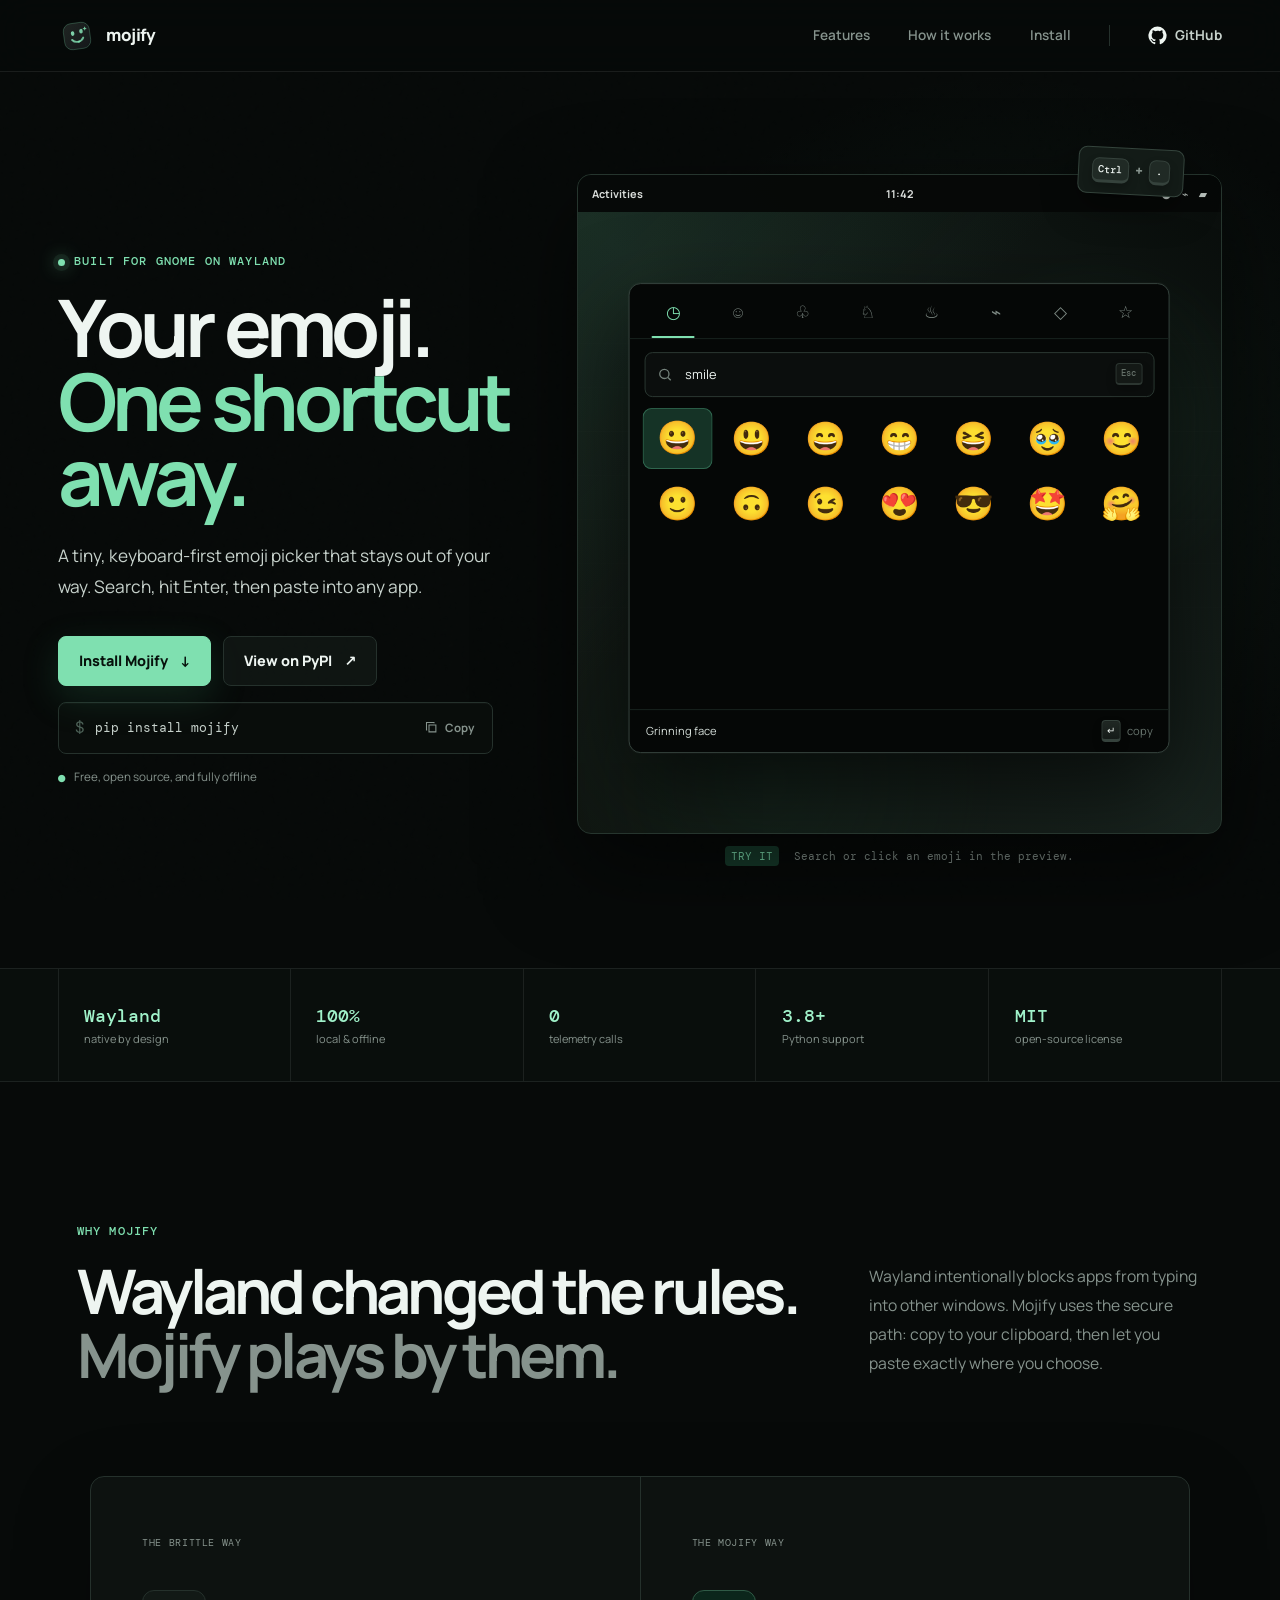
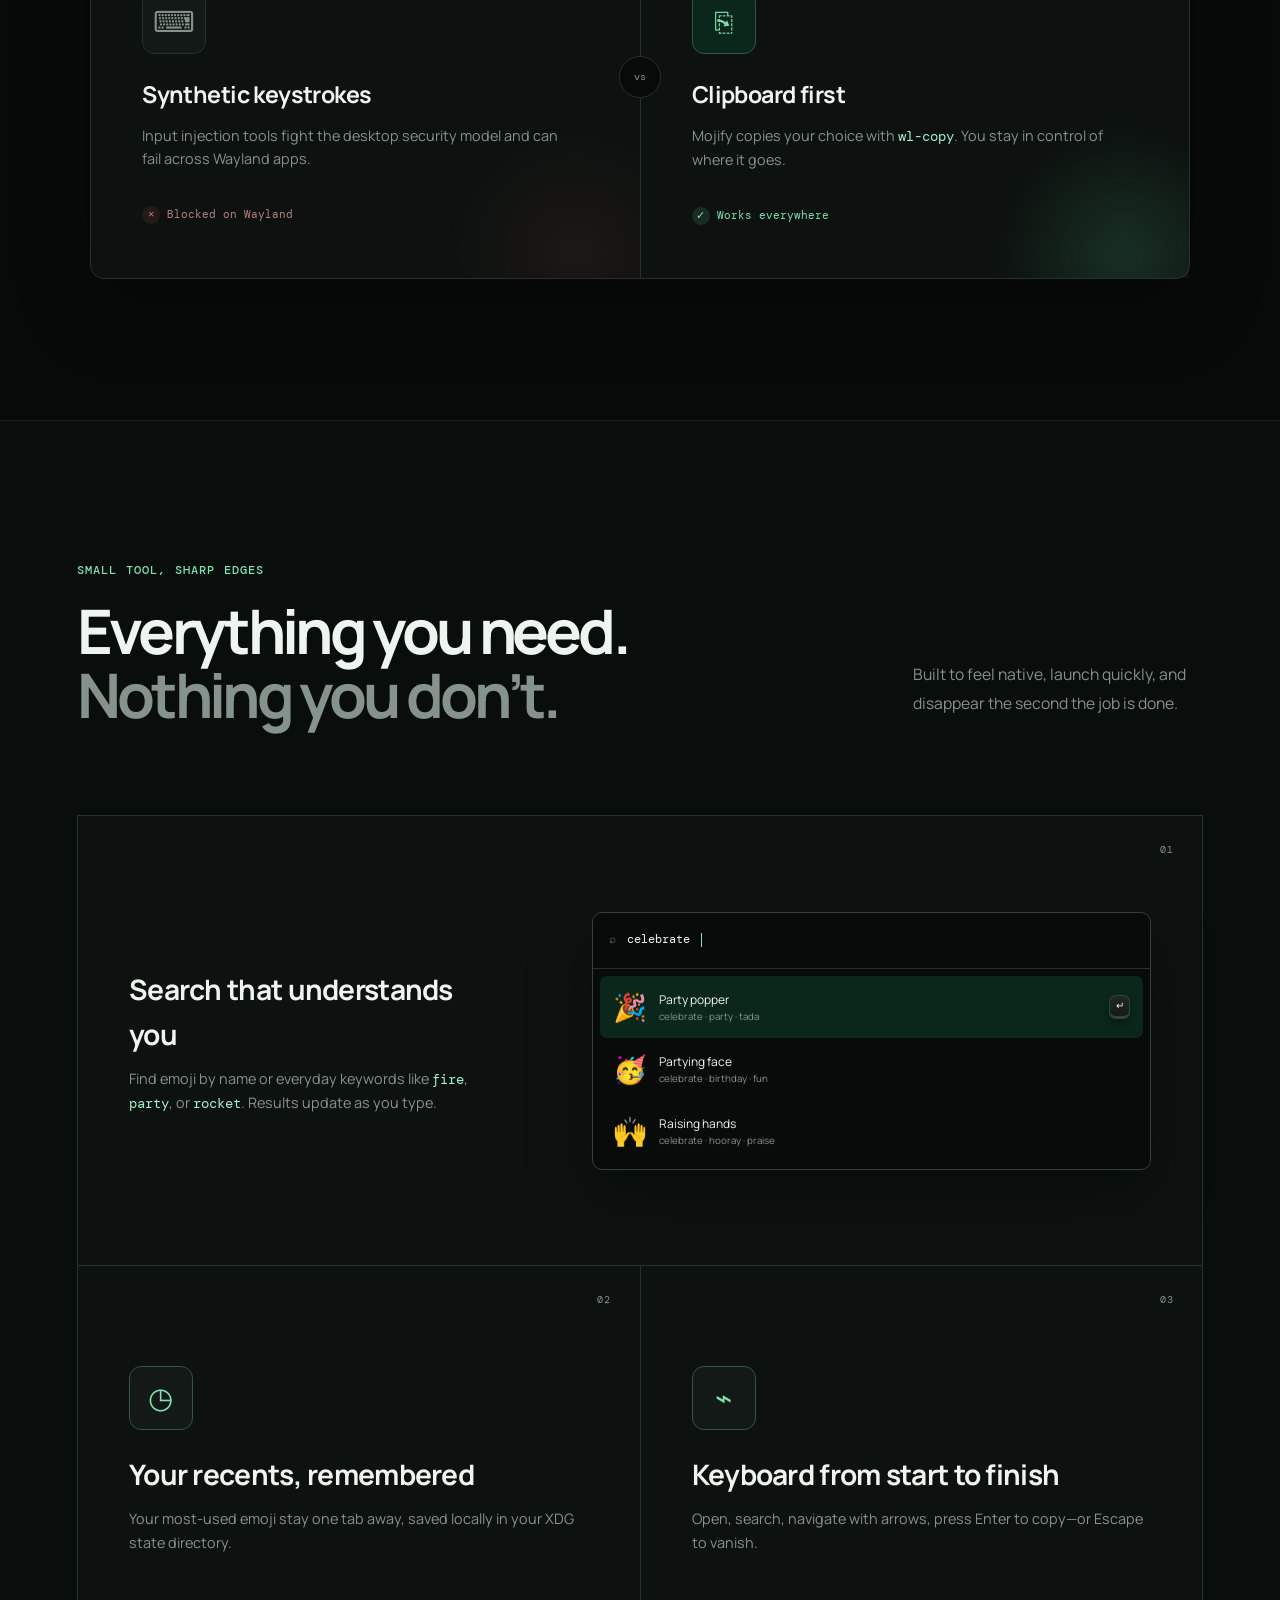
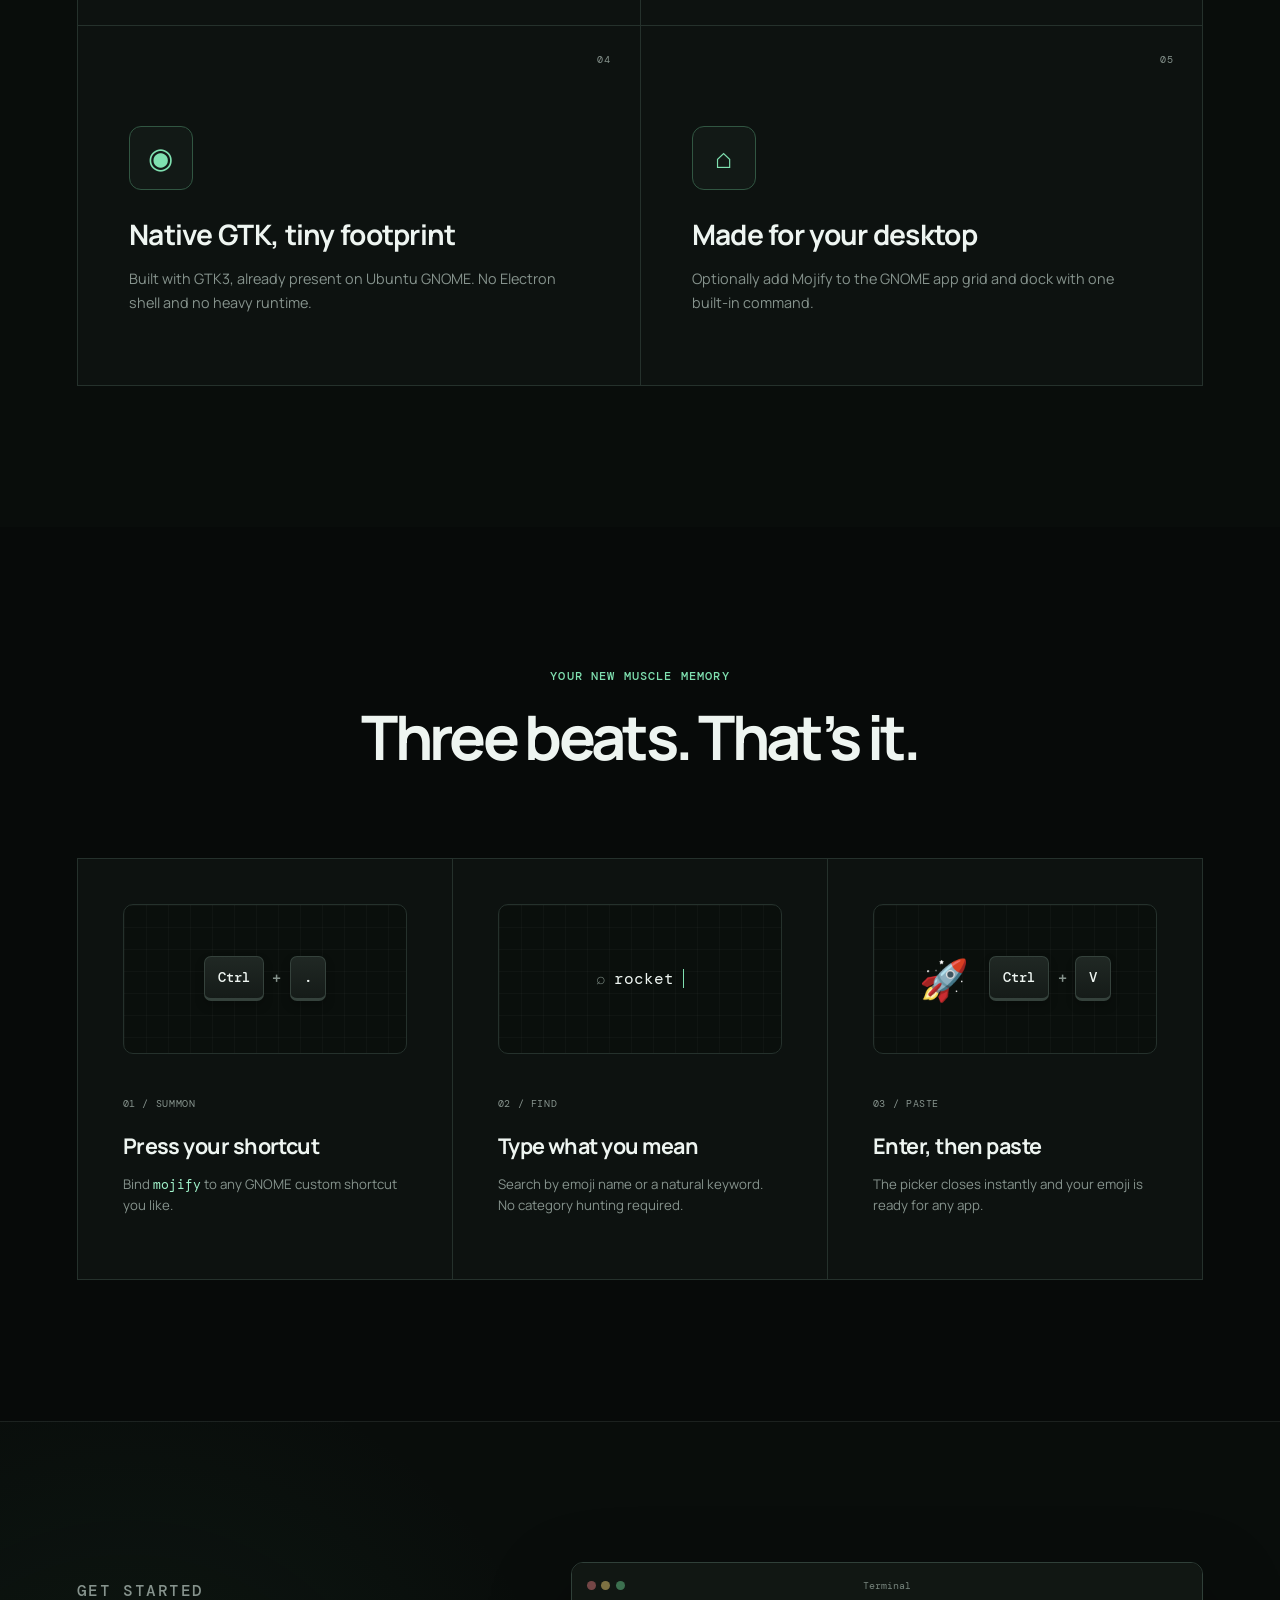
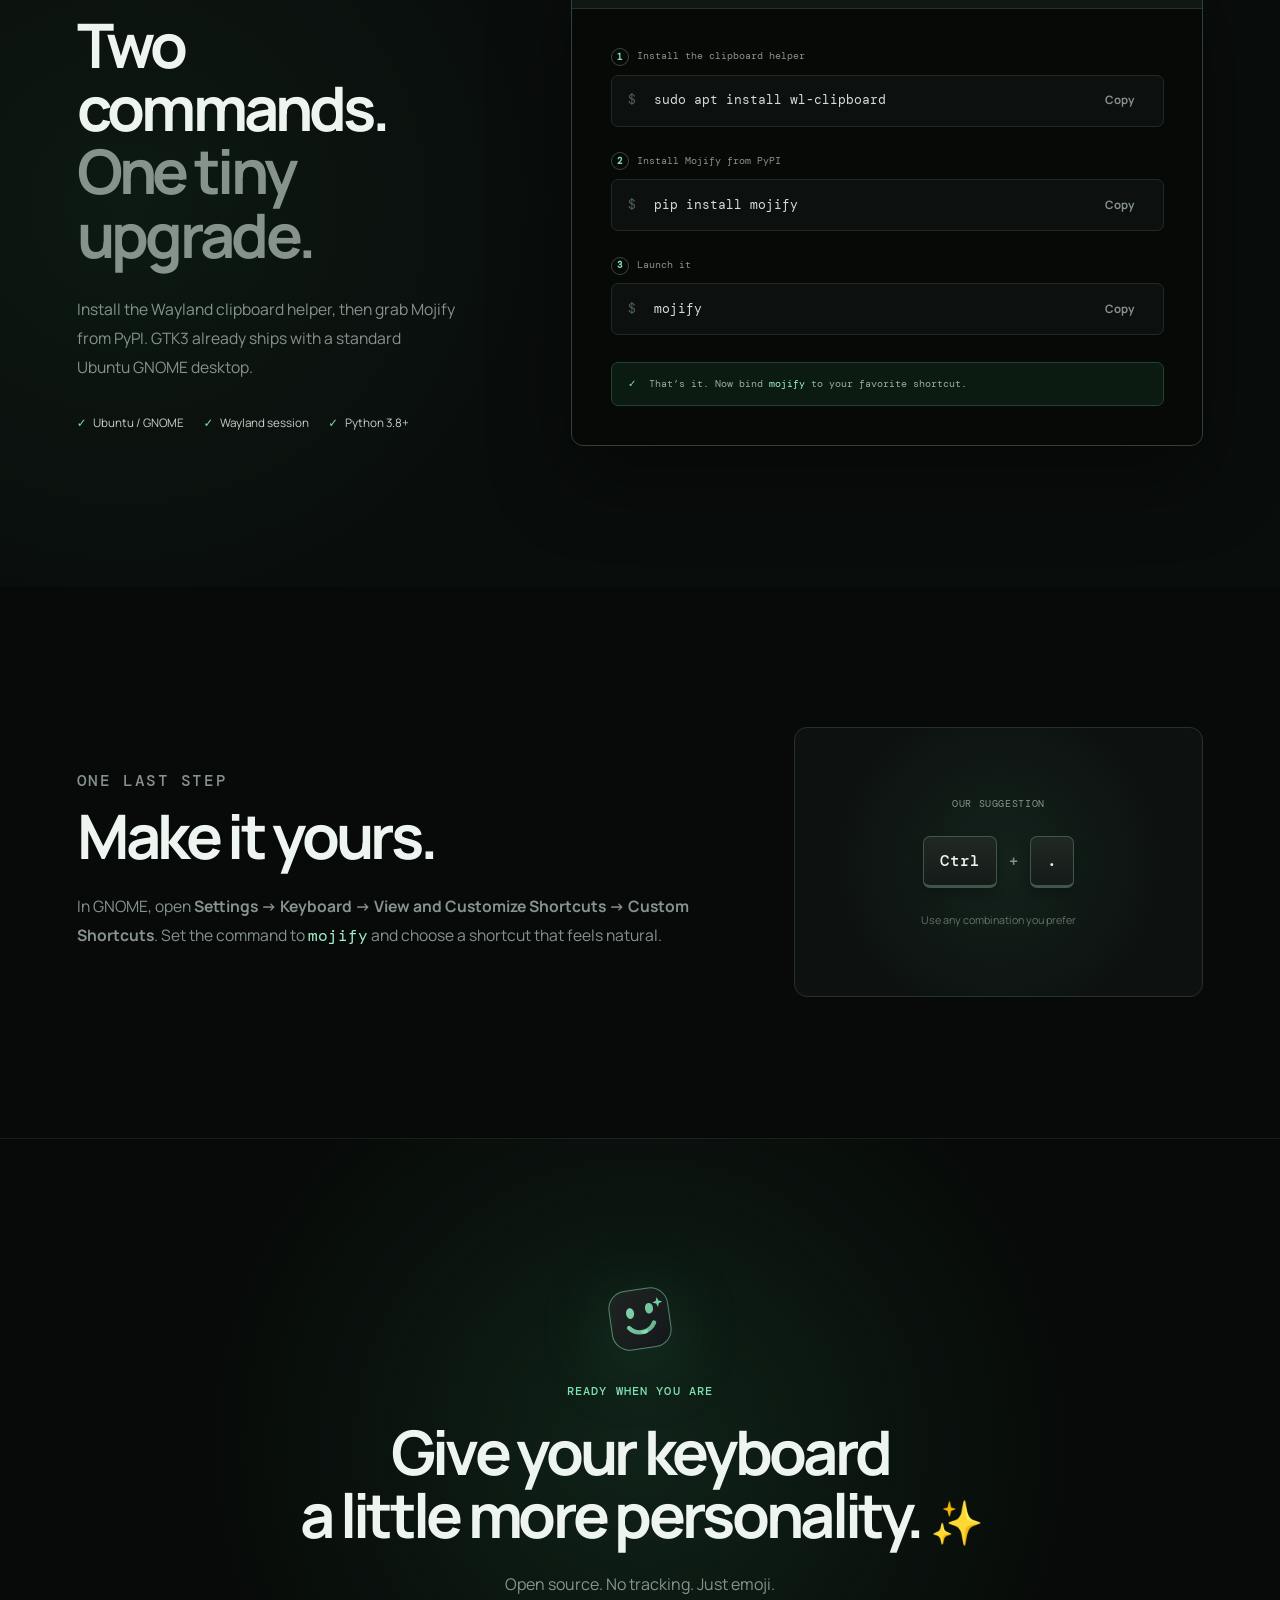
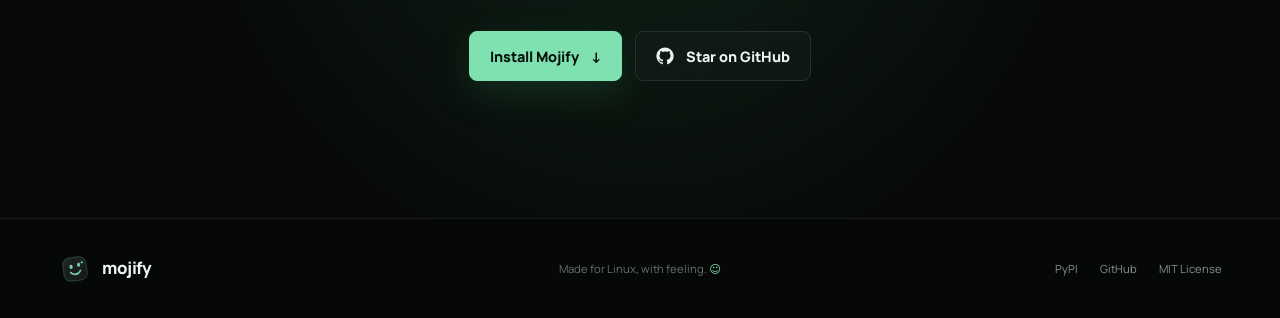
==== site/index.html @ 7027d744 "feat: add marketing website for Mojify Create a complete static marketing site with: - Interactive e" ====
<!doctype html>
<html lang="en">
<head>
  <meta charset="utf-8">
  <meta name="viewport" content="width=device-width, initial-scale=1">
  <title>Mojify — A Wayland-native emoji picker for Linux</title>
  <meta name="description" content="Mojify is a fast, private emoji picker for Ubuntu and GNOME on Wayland. Press a shortcut, search, copy, and paste anywhere.">
  <meta name="theme-color" content="#070a09">
  <meta name="robots" content="index, follow, max-image-preview:large">
  <link rel="canonical" href="https://piyushdoorwar.github.io/mojify/">

  <meta property="og:type" content="website">
  <meta property="og:site_name" content="Mojify">
  <meta property="og:title" content="Mojify — Emoji at the speed of thought">
  <meta property="og:description" content="A small, Wayland-native emoji picker for Ubuntu and GNOME. Search, copy, paste. No input-injection hacks.">
  <meta property="og:url" content="https://piyushdoorwar.github.io/mojify/">
  <meta property="og:image" content="https://raw.githubusercontent.com/piyushdoorwar/mojify/main/assets/logo.png">
  <meta name="twitter:card" content="summary">
  <meta name="twitter:title" content="Mojify — Emoji at the speed of thought">
  <meta name="twitter:description" content="A Wayland-native emoji picker for Ubuntu and GNOME.">
  <meta name="twitter:image" content="https://raw.githubusercontent.com/piyushdoorwar/mojify/main/assets/logo.png">

  <link rel="icon" href="assets/logo.svg" type="image/svg+xml">
  <link rel="preconnect" href="https://fonts.googleapis.com">
  <link rel="preconnect" href="https://fonts.gstatic.com" crossorigin>
  <link href="https://fonts.googleapis.com/css2?family=DM+Mono:wght@400;500&family=Manrope:wght@400;500;600;700;800&display=swap" rel="stylesheet">
  <link rel="stylesheet" href="styles.css">

  <script type="application/ld+json">
    {
      "@context": "https://schema.org",
      "@type": "SoftwareApplication",
      "name": "Mojify",
      "description": "A Wayland-native emoji picker for Ubuntu and GNOME.",
      "url": "https://piyushdoorwar.github.io/mojify/",
      "applicationCategory": "UtilitiesApplication",
      "operatingSystem": "Linux with Wayland and GNOME",
      "isAccessibleForFree": true,
      "license": "https://github.com/piyushdoorwar/mojify/blob/main/LICENSE",
      "downloadUrl": "https://pypi.org/project/mojify/",
      "codeRepository": "https://github.com/piyushdoorwar/mojify"
    }
  </script>
</head>
<body>
  <a class="skip-link" href="#content">Skip to content</a>

  <header class="site-header">
    <a class="brand" href="#top" aria-label="Mojify home">
      <img src="assets/logo.svg" alt="">
      <span>mojify</span>
    </a>
    <nav class="nav-links" aria-label="Primary navigation">
      <a href="#features">Features</a>
      <a href="#workflow">How it works</a>
      <a href="#install">Install</a>
    </nav>
    <a class="header-github" href="https://github.com/piyushdoorwar/mojify" aria-label="View Mojify on GitHub">
      <img src="assets/github.svg" alt="">
      <span>GitHub</span>
    </a>
  </header>

  <main id="content">
    <section class="hero" id="top">
      <div class="hero-copy">
        <p class="eyebrow"><span></span> Built for GNOME on Wayland</p>
        <h1>Your emoji.<br><em>One shortcut away.</em></h1>
        <p class="hero-lede">A tiny, keyboard-first emoji picker that stays out of your way. Search, hit Enter, then paste into any app.</p>
        <div class="hero-actions">
          <a class="button primary-button" href="#install">Install Mojify <span aria-hidden="true">↓</span></a>
          <a class="button secondary-button" href="https://pypi.org/project/mojify/">View on PyPI <span aria-hidden="true">↗</span></a>
        </div>
        <div class="hero-command" aria-label="Install command">
          <span class="prompt" aria-hidden="true">$</span>
          <code>pip install mojify</code>
          <button class="copy-button" type="button" data-copy="pip install mojify" aria-label="Copy pip install command">
            <svg viewBox="0 0 24 24" aria-hidden="true"><path d="M8 8h11v11H8zM5 16H4V4h12v1"/></svg>
            <span>Copy</span>
          </button>
        </div>
        <p class="hero-note"><span>●</span> Free, open source, and fully offline</p>
      </div>

      <div class="preview-wrap">
        <div class="shortcut-hint" aria-hidden="true"><kbd>Ctrl</kbd><b>+</b><kbd>.</kbd></div>
        <div class="desktop-stage" aria-label="Interactive preview of the Mojify emoji picker">
          <div class="desktop-topbar">
            <span>Activities</span>
            <time>11:42</time>
            <div class="system-icons"><span>◒</span><span>⌁</span><span>▰</span></div>
          </div>
          <div class="desktop-glow glow-one"></div>
          <div class="desktop-glow glow-two"></div>

          <div class="picker-window">
            <div class="category-tabs" role="tablist" aria-label="Emoji category">
              <button class="category-tab is-active" type="button" data-category="recent" role="tab" aria-selected="true" title="Recent">◷</button>
              <button class="category-tab" type="button" data-category="smileys" role="tab" aria-selected="false" title="Smileys">☺</button>
              <button class="category-tab" type="button" data-category="gestures" role="tab" aria-selected="false" title="Gestures">♧</button>
              <button class="category-tab" type="button" data-category="animals" role="tab" aria-selected="false" title="Animals">♘</button>
              <button class="category-tab" type="button" data-category="food" role="tab" aria-selected="false" title="Food">♨</button>
              <button class="category-tab" type="button" data-category="travel" role="tab" aria-selected="false" title="Travel">⌁</button>
              <button class="category-tab" type="button" data-category="objects" role="tab" aria-selected="false" title="Objects">◇</button>
              <button class="category-tab" type="button" data-category="symbols" role="tab" aria-selected="false" title="Symbols">☆</button>
            </div>
            <label class="search-field">
              <svg viewBox="0 0 24 24" aria-hidden="true"><circle cx="11" cy="11" r="6.5"/><path d="m16 16 4 4"/></svg>
              <span class="sr-only">Search emoji</span>
              <input id="emojiSearch" type="search" value="smile" autocomplete="off" spellcheck="false" placeholder="Search emoji — e.g. fire, smile, heart">
              <kbd>Esc</kbd>
            </label>
            <div class="emoji-grid" id="emojiGrid" aria-live="polite"></div>
            <div class="picker-footer">
              <span id="emojiName">Grinning face with smiling eyes</span>
              <span class="footer-key"><kbd>↵</kbd> copy</span>
            </div>
          </div>

          <div class="copied-toast" id="copiedToast" role="status">
            <strong id="toastEmoji">😄</strong>
            <span><b>Copied</b><small>Ready to paste anywhere</small></span>
          </div>
        </div>
        <p class="preview-caption"><span>Try it</span> Search or click an emoji in the preview.</p>
      </div>
    </section>

    <section class="proof-strip" aria-label="Mojify highlights">
      <div><strong>Wayland</strong><span>native by design</span></div>
      <div><strong>100%</strong><span>local &amp; offline</span></div>
      <div><strong>0</strong><span>telemetry calls</span></div>
      <div><strong>3.8+</strong><span>Python support</span></div>
      <div><strong>MIT</strong><span>open-source license</span></div>
    </section>

    <section class="section problem-section">
      <div class="section-kicker">Why Mojify</div>
      <div class="problem-heading">
        <h2>Wayland changed the rules.<br><span>Mojify plays by them.</span></h2>
        <p>Wayland intentionally blocks apps from typing into other windows. Mojify uses the secure path: copy to your clipboard, then let you paste exactly where you choose.</p>
      </div>
      <div class="comparison-card">
        <div class="comparison-side old-way">
          <span class="comparison-label">The brittle way</span>
          <div class="comparison-icon">⌨</div>
          <h3>Synthetic keystrokes</h3>
          <p>Input injection tools fight the desktop security model and can fail across Wayland apps.</p>
          <span class="status bad"><i>×</i> Blocked on Wayland</span>
        </div>
        <div class="comparison-divider"><span>vs</span></div>
        <div class="comparison-side new-way">
          <span class="comparison-label">The Mojify way</span>
          <div class="comparison-icon">⎘</div>
          <h3>Clipboard first</h3>
          <p>Mojify copies your choice with <code>wl-copy</code>. You stay in control of where it goes.</p>
          <span class="status good"><i>✓</i> Works everywhere</span>
        </div>
      </div>
    </section>

    <section class="section features-section" id="features">
      <div class="section-heading">
        <div>
          <p class="section-kicker">Small tool, sharp edges</p>
          <h2>Everything you need.<br><span>Nothing you don’t.</span></h2>
        </div>
        <p>Built to feel native, launch quickly, and disappear the second the job is done.</p>
      </div>
      <div class="feature-grid">
        <article class="feature-card feature-wide">
          <div class="feature-copy">
            <span class="feature-number">01</span>
            <h3>Search that understands you</h3>
            <p>Find emoji by name or everyday keywords like <code>fire</code>, <code>party</code>, or <code>rocket</code>. Results update as you type.</p>
          </div>
          <div class="mini-search-demo" aria-hidden="true">
            <div><span>⌕</span><b>celebrate</b><i></i></div>
            <ul>
              <li><strong>🎉</strong><span>Party popper<small>celebrate · party · tada</small></span><kbd>↵</kbd></li>
              <li><strong>🥳</strong><span>Partying face<small>celebrate · birthday · fun</small></span></li>
              <li><strong>🙌</strong><span>Raising hands<small>celebrate · hooray · praise</small></span></li>
            </ul>
          </div>
        </article>

        <article class="feature-card">
          <span class="feature-number">02</span>
          <div class="feature-symbol">◷</div>
          <h3>Your recents, remembered</h3>
          <p>Your most-used emoji stay one tab away, saved locally in your XDG state directory.</p>
        </article>

        <article class="feature-card">
          <span class="feature-number">03</span>
          <div class="feature-symbol">⌁</div>
          <h3>Keyboard from start to finish</h3>
          <p>Open, search, navigate with arrows, press Enter to copy—or Escape to vanish.</p>
        </article>

        <article class="feature-card">
          <span class="feature-number">04</span>
          <div class="feature-symbol">◉</div>
          <h3>Native GTK, tiny footprint</h3>
          <p>Built with GTK3, already present on Ubuntu GNOME. No Electron shell and no heavy runtime.</p>
        </article>

        <article class="feature-card">
          <span class="feature-number">05</span>
          <div class="feature-symbol">⌂</div>
          <h3>Made for your desktop</h3>
          <p>Optionally add Mojify to the GNOME app grid and dock with one built-in command.</p>
        </article>
      </div>
    </section>

    <section class="section workflow-section" id="workflow">
      <p class="section-kicker">Your new muscle memory</p>
      <h2>Three beats. That’s it.</h2>
      <div class="workflow-grid">
        <article>
          <div class="step-visual shortcut-visual"><kbd>Ctrl</kbd><b>+</b><kbd>.</kbd></div>
          <span>01 / Summon</span>
          <h3>Press your shortcut</h3>
          <p>Bind <code>mojify</code> to any GNOME custom shortcut you like.</p>
        </article>
        <article>
          <div class="step-visual type-visual"><span>⌕</span><b id="typingDemo">rocket</b><i></i></div>
          <span>02 / Find</span>
          <h3>Type what you mean</h3>
          <p>Search by emoji name or a natural keyword. No category hunting required.</p>
        </article>
        <article>
          <div class="step-visual paste-visual"><span>🚀</span><kbd>Ctrl</kbd><b>+</b><kbd>V</kbd></div>
          <span>03 / Paste</span>
          <h3>Enter, then paste</h3>
          <p>The picker closes instantly and your emoji is ready for any app.</p>
        </article>
      </div>
    </section>

    <section class="section install-section" id="install">
      <div class="install-copy">
        <p class="section-kicker">Get started</p>
        <h2>Two commands.<br><span>One tiny upgrade.</span></h2>
        <p>Install the Wayland clipboard helper, then grab Mojify from PyPI. GTK3 already ships with a standard Ubuntu GNOME desktop.</p>
        <div class="requirements">
          <span><i>✓</i> Ubuntu / GNOME</span>
          <span><i>✓</i> Wayland session</span>
          <span><i>✓</i> Python 3.8+</span>
        </div>
      </div>

      <div class="terminal-card">
        <div class="terminal-bar">
          <div><i></i><i></i><i></i></div>
          <span>Terminal</span>
          <span></span>
        </div>
        <div class="terminal-body">
          <div class="terminal-step">
            <span class="terminal-label"><b>1</b> Install the clipboard helper</span>
            <div class="terminal-command">
              <code><span>$</span> sudo apt install wl-clipboard</code>
              <button class="copy-button" type="button" data-copy="sudo apt install wl-clipboard" aria-label="Copy clipboard helper install command"><span>Copy</span></button>
            </div>
          </div>
          <div class="terminal-step">
            <span class="terminal-label"><b>2</b> Install Mojify from PyPI</span>
            <div class="terminal-command">
              <code><span>$</span> pip install mojify</code>
              <button class="copy-button" type="button" data-copy="pip install mojify" aria-label="Copy Mojify install command"><span>Copy</span></button>
            </div>
          </div>
          <div class="terminal-step muted-step">
            <span class="terminal-label"><b>3</b> Launch it</span>
            <div class="terminal-command">
              <code><span>$</span> mojify</code>
              <button class="copy-button" type="button" data-copy="mojify" aria-label="Copy Mojify launch command"><span>Copy</span></button>
            </div>
          </div>
          <div class="terminal-success"><span>✓</span> That’s it. Now bind <code>mojify</code> to your favorite shortcut.</div>
        </div>
      </div>
    </section>

    <section class="section shortcut-section">
      <div>
        <p class="section-kicker">One last step</p>
        <h2>Make it yours.</h2>
        <p>In GNOME, open <strong>Settings → Keyboard → View and Customize Shortcuts → Custom Shortcuts</strong>. Set the command to <code>mojify</code> and choose a shortcut that feels natural.</p>
      </div>
      <div class="shortcut-card">
        <span>Our suggestion</span>
        <div><kbd>Ctrl</kbd><b>+</b><kbd>.</kbd></div>
        <small>Use any combination you prefer</small>
      </div>
    </section>

    <section class="final-cta">
      <img src="assets/logo.svg" alt="">
      <p class="section-kicker">Ready when you are</p>
      <h2>Give your keyboard<br>a little more personality. <span>✨</span></h2>
      <p>Open source. No tracking. Just emoji.</p>
      <div class="hero-actions">
        <a class="button primary-button" href="#install">Install Mojify <span aria-hidden="true">↓</span></a>
        <a class="button secondary-button github-button" href="https://github.com/piyushdoorwar/mojify"><img src="assets/github.svg" alt=""> Star on GitHub</a>
      </div>
    </section>
  </main>

  <footer class="site-footer">
    <a class="brand" href="#top"><img src="assets/logo.svg" alt=""><span>mojify</span></a>
    <p>Made for Linux, with feeling. <span>☺</span></p>
    <nav aria-label="Footer navigation">
      <a href="https://pypi.org/project/mojify/">PyPI</a>
      <a href="https://github.com/piyushdoorwar/mojify">GitHub</a>
      <a href="https://github.com/piyushdoorwar/mojify/blob/main/LICENSE">MIT License</a>
    </nav>
  </footer>

  <script src="script.js"></script>
</body>
</html>
---- site/styles.css ----
:root {
  color-scheme: dark;
  --bg: #070a09;
  --surface: #0d1210;
  --surface-2: #121916;
  --surface-3: #18221e;
  --line: #25312c;
  --line-soft: rgba(223, 231, 227, 0.09);
  --text: #eef5f1;
  --soft: #c6d1cb;
  --muted: #86938d;
  --mint: #7fe0b0;
  --mint-bright: #a0f2ca;
  --mint-dark: #173c2c;
  --mint-deep: #0b261b;
  --danger: #d98989;
  --mono: "DM Mono", "SFMono-Regular", Consolas, monospace;
  --sans: Manrope, Ubuntu, Inter, system-ui, sans-serif;
  --shadow: 0 32px 90px rgba(0, 0, 0, 0.55);
}

* {
  box-sizing: border-box;
}

html {
  scroll-behavior: smooth;
}

body {
  margin: 0;
  min-width: 320px;
  overflow-x: hidden;
  background:
    radial-gradient(circle at 78% 7%, rgba(62, 154, 111, 0.1), transparent 25rem),
    var(--bg);
  color: var(--text);
  font-family: var(--sans);
  line-height: 1.6;
}

body::before {
  position: fixed;
  inset: 0;
  z-index: -1;
  pointer-events: none;
  background-image: url("data:image/svg+xml,%3Csvg viewBox='0 0 180 180' xmlns='http://www.w3.org/2000/svg'%3E%3Cfilter id='n'%3E%3CfeTurbulence type='fractalNoise' baseFrequency='.9' numOctaves='3' stitchTiles='stitch'/%3E%3C/filter%3E%3Crect width='100%25' height='100%25' filter='url(%23n)' opacity='.08'/%3E%3C/svg%3E");
  opacity: 0.12;
  content: "";
}

a {
  color: inherit;
  text-decoration: none;
}

button,
input {
  font: inherit;
}

button,
a {
  -webkit-tap-highlight-color: transparent;
}

button {
  color: inherit;
}

img,
svg {
  display: block;
}

code,
kbd {
  font-family: var(--mono);
}

code {
  color: var(--mint-bright);
}

kbd {
  display: inline-grid;
  place-items: center;
  min-width: 2.15em;
  padding: 0.22em 0.55em;
  border: 1px solid #35423c;
  border-bottom-width: 3px;
  border-radius: 7px;
  background: linear-gradient(#202824, #151b18);
  color: var(--text);
  font-size: 0.84em;
  font-weight: 500;
  box-shadow: 0 5px 10px rgba(0, 0, 0, 0.22);
}

.skip-link,
.sr-only {
  position: absolute;
  width: 1px;
  height: 1px;
  overflow: hidden;
  clip: rect(0 0 0 0);
  white-space: nowrap;
}

.skip-link:focus {
  top: 1rem;
  left: 1rem;
  z-index: 100;
  width: auto;
  height: auto;
  padding: 0.65rem 0.9rem;
  clip: auto;
  border-radius: 6px;
  background: var(--mint);
  color: #06100b;
}

.site-header {
  position: sticky;
  top: 0;
  z-index: 30;
  display: flex;
  align-items: center;
  min-height: 72px;
  padding: 0 clamp(20px, 4.5vw, 72px);
  border-bottom: 1px solid var(--line-soft);
  background: rgba(7, 10, 9, 0.84);
  backdrop-filter: blur(18px);
}

.brand {
  display: inline-flex;
  align-items: center;
  gap: 0.66rem;
  font-size: 1.05rem;
  font-weight: 800;
  letter-spacing: -0.03em;
}

.brand img {
  width: 38px;
  height: 38px;
}

.nav-links {
  display: flex;
  gap: clamp(1.15rem, 3vw, 2.5rem);
  margin-left: auto;
  color: var(--muted);
  font-size: 0.85rem;
  font-weight: 600;
}

.nav-links a,
.header-github,
.site-footer nav a {
  transition: color 160ms ease;
}

.nav-links a:hover,
.header-github:hover,
.site-footer nav a:hover {
  color: var(--mint-bright);
}

.header-github {
  display: inline-flex;
  align-items: center;
  gap: 0.5rem;
  margin-left: clamp(1.4rem, 3vw, 3.3rem);
  padding-left: clamp(1.4rem, 3vw, 3rem);
  border-left: 1px solid var(--line);
  color: var(--soft);
  font-size: 0.85rem;
  font-weight: 700;
}

.header-github img {
  width: 19px;
  height: 19px;
}

.hero {
  display: grid;
  grid-template-columns: minmax(360px, 0.84fr) minmax(520px, 1.16fr);
  align-items: center;
  gap: clamp(2rem, 4vw, 5rem);
  min-height: calc(100vh - 72px);
  padding: clamp(70px, 8vw, 120px) clamp(20px, 4.5vw, 72px);
  overflow: hidden;
}

.hero > * {
  min-width: 0;
}

.hero-copy {
  position: relative;
  z-index: 2;
  max-width: 660px;
}

.eyebrow,
.section-kicker {
  margin: 0 0 1.15rem;
  color: var(--mint);
  font-family: var(--mono);
  font-size: 0.72rem;
  font-weight: 500;
  letter-spacing: 0.1em;
  text-transform: uppercase;
}

.eyebrow {
  display: flex;
  align-items: center;
  gap: 0.6rem;
}

.eyebrow span {
  width: 7px;
  height: 7px;
  border-radius: 50%;
  background: var(--mint);
  box-shadow: 0 0 0 5px rgba(127, 224, 176, 0.08), 0 0 18px var(--mint);
  animation: breathe 2.6s ease-in-out infinite;
}

@keyframes breathe {
  50% { opacity: 0.55; box-shadow: 0 0 0 8px rgba(127, 224, 176, 0.02), 0 0 10px var(--mint); }
}

h1,
h2,
h3,
p {
  margin-top: 0;
}

h1,
h2 {
  letter-spacing: -0.06em;
}

h1 {
  margin-bottom: 1.65rem;
  font-size: clamp(3.5rem, 6.2vw, 7.3rem);
  line-height: 0.94;
}

h1 em {
  color: var(--mint);
  font-style: normal;
}

h2 {
  margin-bottom: 0;
  font-size: clamp(2.6rem, 4.8vw, 5.2rem);
  line-height: 1.03;
}

h2 span {
  color: var(--muted);
}

h3 {
  margin-bottom: 0.65rem;
  font-size: 1.2rem;
  letter-spacing: -0.025em;
}

.hero-lede {
  max-width: 610px;
  margin-bottom: 0;
  color: var(--soft);
  font-size: clamp(1.02rem, 1.35vw, 1.22rem);
  line-height: 1.8;
}

.hero-actions {
  display: flex;
  flex-wrap: wrap;
  gap: 0.8rem;
  margin-top: 2.1rem;
}

.button {
  display: inline-flex;
  align-items: center;
  justify-content: center;
  gap: 0.75rem;
  min-height: 50px;
  padding: 0 1.25rem;
  border: 1px solid var(--line);
  border-radius: 8px;
  font-size: 0.9rem;
  font-weight: 800;
  transition: transform 160ms ease, border-color 160ms ease, background 160ms ease;
}

.button:hover {
  transform: translateY(-2px);
}

.primary-button {
  border-color: var(--mint);
  background: var(--mint);
  color: #07110c;
  box-shadow: 0 12px 36px rgba(49, 142, 96, 0.22);
}

.primary-button:hover {
  background: var(--mint-bright);
}

.secondary-button {
  background: rgba(19, 27, 23, 0.7);
  color: var(--text);
}

.secondary-button:hover {
  border-color: #52615a;
  background: var(--surface-3);
}

.hero-command {
  display: flex;
  align-items: center;
  width: min(100%, 435px);
  min-height: 52px;
  margin-top: 1rem;
  padding: 0 0.6rem 0 1rem;
  border: 1px solid var(--line);
  border-radius: 8px;
  background: #090d0b;
  box-shadow: inset 0 1px rgba(255,255,255,.025);
}

.hero-command .prompt,
.terminal-command code span {
  margin-right: 0.65rem;
  color: #4d6258;
  font-family: var(--mono);
}

.hero-command code {
  overflow: hidden;
  color: var(--soft);
  font-size: 0.83rem;
  text-overflow: ellipsis;
  white-space: nowrap;
}

.copy-button {
  display: inline-flex;
  align-items: center;
  justify-content: center;
  gap: 0.4rem;
  min-width: 66px;
  min-height: 36px;
  margin-left: auto;
  border: 0;
  border-radius: 6px;
  background: transparent;
  color: var(--muted);
  font-size: 0.72rem;
  font-weight: 700;
  cursor: pointer;
}

.copy-button:hover,
.copy-button:focus-visible {
  background: var(--surface-3);
  color: var(--mint-bright);
  outline: none;
}

.copy-button svg {
  width: 15px;
  fill: none;
  stroke: currentColor;
  stroke-width: 1.7;
}

.hero-note {
  margin: 0.9rem 0 0;
  color: var(--muted);
  font-size: 0.73rem;
}

.hero-note span {
  margin-right: 0.35rem;
  color: var(--mint);
  font-size: 0.6rem;
}

.preview-wrap {
  position: relative;
  width: min(100%, 900px);
  justify-self: end;
}

.shortcut-hint {
  position: absolute;
  top: -26px;
  right: 6%;
  z-index: 5;
  display: flex;
  align-items: center;
  gap: 0.4rem;
  padding: 0.65rem 0.8rem;
  border: 1px solid #34443c;
  border-radius: 9px;
  background: #131b17;
  box-shadow: 0 14px 35px rgba(0,0,0,.35);
  color: var(--muted);
  font-family: var(--mono);
  font-size: 0.75rem;
  transform: rotate(3deg);
}

.shortcut-hint kbd {
  background: #202a25;
}

.desktop-stage {
  position: relative;
  min-height: clamp(530px, 53vw, 660px);
  overflow: hidden;
  border: 1px solid #26352e;
  border-radius: 14px;
  background:
    linear-gradient(135deg, rgba(44, 122, 84, 0.14), transparent 40%),
    linear-gradient(45deg, #101511 0%, #18231e 48%, #090d0b 100%);
  box-shadow: var(--shadow);
}

.desktop-stage::after {
  position: absolute;
  inset: 36px 0 0;
  opacity: 0.18;
  background-image: linear-gradient(rgba(255,255,255,.05) 1px, transparent 1px), linear-gradient(90deg, rgba(255,255,255,.05) 1px, transparent 1px);
  background-size: 44px 44px;
  mask-image: linear-gradient(to bottom, transparent, #000 35%, transparent);
  content: "";
}

.desktop-topbar {
  position: relative;
  z-index: 4;
  display: grid;
  grid-template-columns: 1fr auto 1fr;
  align-items: center;
  height: 37px;
  padding: 0 0.9rem;
  background: rgba(6, 8, 7, 0.95);
  color: #d8dcd9;
  font-size: 0.68rem;
  font-weight: 700;
}

.desktop-topbar time {
  justify-self: center;
}

.system-icons {
  display: flex;
  justify-content: flex-end;
  gap: 0.65rem;
  color: #bac3be;
}

.desktop-glow {
  position: absolute;
  border-radius: 50%;
  filter: blur(5px);
  opacity: 0.35;
}

.glow-one {
  top: 10%;
  right: -9%;
  width: 360px;
  height: 360px;
  background: radial-gradient(circle, rgba(93, 196, 143, 0.33), transparent 68%);
}

.glow-two {
  bottom: -30%;
  left: -10%;
  width: 500px;
  height: 500px;
  background: radial-gradient(circle, rgba(35, 90, 63, 0.4), transparent 66%);
}

.picker-window {
  position: absolute;
  top: 50%;
  left: 50%;
  z-index: 3;
  display: flex;
  flex-direction: column;
  width: min(620px, 84%);
  min-height: 470px;
  overflow: hidden;
  border: 1px solid #34423c;
  border-radius: 12px;
  background: #050706;
  box-shadow: 0 35px 90px rgba(0,0,0,.66), 0 0 0 1px rgba(255,255,255,.02);
  transform: translate(-50%, -47%);
}

.category-tabs {
  display: grid;
  grid-template-columns: repeat(8, 1fr);
  gap: 0.2rem;
  padding: 0.65rem 0.8rem 0.5rem;
  border-bottom: 1px solid #18221d;
}

.category-tab {
  position: relative;
  min-height: 35px;
  border: 0;
  border-radius: 6px;
  background: transparent;
  color: #7e8a84;
  font-family: var(--mono);
  font-size: 1.05rem;
  cursor: pointer;
  transition: color 120ms ease, background 120ms ease;
}

.category-tab:hover {
  background: #112219;
  color: #ced8d2;
}

.category-tab.is-active {
  color: var(--mint);
}

.category-tab.is-active::after {
  position: absolute;
  right: 15%;
  bottom: -0.5rem;
  left: 15%;
  height: 2px;
  border-radius: 2px;
  background: var(--mint);
  content: "";
}

.search-field {
  display: flex;
  align-items: center;
  gap: 0.6rem;
  min-height: 45px;
  margin: 0.8rem 0.9rem 0.35rem;
  padding: 0 0.7rem;
  border: 1px solid #2a3731;
  border-radius: 8px;
  background: #0b0e0d;
  transition: border-color 140ms ease, box-shadow 140ms ease;
}

.search-field:focus-within {
  border-color: var(--mint);
  box-shadow: 0 0 0 1px rgba(127, 224, 176, 0.45);
}

.search-field svg {
  width: 17px;
  flex: 0 0 auto;
  fill: none;
  stroke: #76847d;
  stroke-width: 1.8;
}

.search-field input {
  width: 100%;
  min-width: 0;
  border: 0;
  outline: 0;
  background: transparent;
  color: var(--text);
  font-size: 0.8rem;
}

.search-field input::placeholder {
  color: #657069;
}

.search-field kbd {
  min-width: auto;
  padding: 0.12rem 0.3rem;
  border: 1px solid #2c3631;
  border-bottom-width: 2px;
  border-radius: 4px;
  background: #141916;
  color: #657069;
  font-size: 0.58rem;
}

.emoji-grid {
  display: grid;
  grid-template-columns: repeat(7, 1fr);
  align-content: start;
  gap: 0.26rem;
  min-height: 300px;
  padding: 0.45rem 0.8rem 0.8rem;
}

.emoji-button {
  display: grid;
  place-items: center;
  min-width: 0;
  aspect-ratio: 1.15;
  border: 0;
  border-radius: 9px;
  background: transparent;
  font-family: "Noto Color Emoji", "Segoe UI Emoji", sans-serif;
  font-size: clamp(1.45rem, 2.6vw, 2.05rem);
  cursor: pointer;
  transition: background 120ms ease, transform 120ms ease;
}

.emoji-button:hover,
.emoji-button:focus-visible,
.emoji-button.is-selected {
  background: #153326;
  outline: none;
  transform: translateY(-1px);
}

.emoji-button.is-selected {
  box-shadow: inset 0 0 0 1px #2f664e;
}

.empty-results {
  grid-column: 1 / -1;
  align-self: center;
  color: var(--muted);
  font-size: 0.78rem;
  text-align: center;
}

.picker-footer {
  display: flex;
  align-items: center;
  justify-content: space-between;
  min-height: 43px;
  margin-top: auto;
  padding: 0 1rem;
  border-top: 1px solid #18221d;
  color: #d4ddd8;
  font-size: 0.7rem;
}

.footer-key {
  display: flex;
  align-items: center;
  gap: 0.4rem;
  color: #66736c;
}

.footer-key kbd {
  min-width: auto;
  padding: 0.08rem 0.28rem;
  border-radius: 4px;
  font-size: 0.6rem;
}

.copied-toast {
  position: absolute;
  right: 4%;
  bottom: 5%;
  z-index: 5;
  display: flex;
  align-items: center;
  gap: 0.7rem;
  min-width: 190px;
  padding: 0.7rem 0.85rem;
  border: 1px solid #375746;
  border-radius: 9px;
  background: rgba(18, 33, 25, 0.96);
  box-shadow: 0 18px 50px rgba(0,0,0,.45);
  opacity: 0;
  transform: translateY(12px);
  transition: opacity 180ms ease, transform 180ms ease;
  pointer-events: none;
}

.copied-toast.is-visible {
  opacity: 1;
  transform: translateY(0);
}

.copied-toast strong {
  font-size: 1.7rem;
}

.copied-toast span {
  display: flex;
  flex-direction: column;
  font-size: 0.75rem;
}

.copied-toast small {
  color: #94a59c;
  font-size: 0.58rem;
}

.preview-caption {
  margin: 0.85rem 0 0;
  color: var(--muted);
  font-family: var(--mono);
  font-size: 0.68rem;
  text-align: center;
}

.preview-caption span {
  margin-right: 0.5rem;
  padding: 0.2rem 0.38rem;
  border-radius: 4px;
  background: var(--mint-dark);
  color: var(--mint);
  text-transform: uppercase;
}

.proof-strip {
  display: grid;
  grid-template-columns: repeat(5, 1fr);
  padding: 0 clamp(20px, 4.5vw, 72px);
  border-top: 1px solid var(--line-soft);
  border-bottom: 1px solid var(--line-soft);
  background: rgba(12, 17, 15, 0.72);
}

.proof-strip div {
  display: flex;
  flex-direction: column;
  justify-content: center;
  min-height: 112px;
  padding: 1rem clamp(1rem, 2vw, 2.2rem);
  border-right: 1px solid var(--line-soft);
}

.proof-strip div:first-child {
  border-left: 1px solid var(--line-soft);
}

.proof-strip strong {
  color: var(--mint-bright);
  font-family: var(--mono);
  font-size: 1.1rem;
  font-weight: 500;
}

.proof-strip span {
  color: var(--muted);
  font-size: 0.69rem;
}

.section {
  padding: clamp(90px, 11vw, 160px) clamp(20px, 6vw, 104px);
}

.problem-section {
  position: relative;
}

.problem-heading {
  display: grid;
  grid-template-columns: minmax(0, 1.2fr) minmax(280px, 0.55fr);
  align-items: end;
  gap: 4rem;
}

.problem-heading p,
.section-heading > p,
.install-copy > p,
.shortcut-section > div > p {
  margin-bottom: 0.5rem;
  color: var(--muted);
  font-size: 0.98rem;
  line-height: 1.85;
}

.comparison-card {
  position: relative;
  display: grid;
  grid-template-columns: 1fr 1px 1fr;
  max-width: 1100px;
  margin: clamp(3.5rem, 7vw, 7rem) auto 0;
  border: 1px solid var(--line);
  border-radius: 14px;
  background: var(--surface);
  box-shadow: 0 26px 80px rgba(0,0,0,.22);
}

.comparison-side {
  position: relative;
  min-height: 360px;
  padding: clamp(2rem, 4vw, 4.4rem);
  overflow: hidden;
}

.comparison-side::after {
  position: absolute;
  right: -60px;
  bottom: -100px;
  width: 250px;
  height: 250px;
  border-radius: 50%;
  content: "";
  filter: blur(10px);
}

.old-way::after {
  background: radial-gradient(circle, rgba(145, 64, 64, 0.12), transparent 70%);
}

.new-way::after {
  background: radial-gradient(circle, rgba(80, 186, 131, 0.18), transparent 70%);
}

.comparison-label,
.feature-number,
.workflow-grid article > span,
.terminal-label,
.shortcut-card > span {
  color: var(--muted);
  font-family: var(--mono);
  font-size: 0.65rem;
  letter-spacing: 0.06em;
  text-transform: uppercase;
}

.comparison-icon,
.feature-symbol {
  display: grid;
  place-items: center;
  width: 64px;
  height: 64px;
  margin: 2.3rem 0 1.4rem;
  border: 1px solid var(--line);
  border-radius: 12px;
  background: var(--surface-2);
  color: var(--muted);
  font-family: var(--mono);
  font-size: 1.8rem;
}

.new-way .comparison-icon {
  border-color: #2f5b46;
  background: var(--mint-deep);
  color: var(--mint);
}

.comparison-side h3 {
  font-size: 1.45rem;
}

.comparison-side p {
  max-width: 420px;
  color: var(--muted);
  font-size: 0.9rem;
}

.status {
  display: inline-flex;
  align-items: center;
  gap: 0.45rem;
  margin-top: 1.35rem;
  font-family: var(--mono);
  font-size: 0.68rem;
}

.status i {
  display: grid;
  place-items: center;
  width: 18px;
  height: 18px;
  border-radius: 50%;
  font-style: normal;
}

.status.bad {
  color: #b88181;
}

.status.bad i {
  background: rgba(190, 94, 94, .13);
}

.status.good {
  color: var(--mint);
}

.status.good i {
  background: rgba(127, 224, 176, .13);
}

.comparison-divider {
  position: relative;
  background: var(--line);
}

.comparison-divider span {
  position: absolute;
  top: 50%;
  left: 50%;
  display: grid;
  place-items: center;
  width: 42px;
  height: 42px;
  border: 1px solid var(--line);
  border-radius: 50%;
  background: var(--bg);
  color: var(--muted);
  font-family: var(--mono);
  font-size: 0.62rem;
  transform: translate(-50%, -50%);
}

.features-section {
  border-top: 1px solid var(--line-soft);
  background: #090d0b;
}

.section-heading {
  display: grid;
  grid-template-columns: minmax(0, 1.2fr) minmax(280px, 0.45fr);
  align-items: end;
  gap: 4rem;
  margin-bottom: clamp(3.5rem, 7vw, 7rem);
}

.section-heading .section-kicker {
  margin-bottom: 1.2rem;
}

.feature-grid {
  display: grid;
  grid-template-columns: repeat(2, 1fr);
  border-top: 1px solid var(--line);
  border-left: 1px solid var(--line);
}

.feature-card {
  position: relative;
  min-height: 360px;
  padding: clamp(2rem, 4vw, 4rem);
  border-right: 1px solid var(--line);
  border-bottom: 1px solid var(--line);
  background: var(--surface);
  transition: background 180ms ease;
}

.feature-card:hover {
  background: #101713;
}

.feature-wide {
  grid-column: 1 / -1;
  display: grid;
  grid-template-columns: 0.8fr 1.2fr;
  align-items: center;
  gap: clamp(2rem, 7vw, 8rem);
  min-height: 450px;
}

.feature-number {
  position: absolute;
  top: 1.6rem;
  right: 1.8rem;
}

.feature-copy h3,
.feature-card > h3 {
  font-size: clamp(1.35rem, 2.2vw, 2rem);
}

.feature-copy p,
.feature-card > p {
  max-width: 500px;
  margin-bottom: 0;
  color: var(--muted);
  font-size: 0.9rem;
}

.feature-symbol {
  margin-top: 3rem;
  border-color: #315642;
  color: var(--mint);
}

.mini-search-demo {
  width: min(100%, 590px);
  justify-self: end;
  overflow: hidden;
  border: 1px solid #31423a;
  border-radius: 10px;
  background: #080b09;
  box-shadow: 0 25px 60px rgba(0,0,0,.35);
}

.mini-search-demo > div {
  display: flex;
  align-items: center;
  gap: 0.7rem;
  min-height: 56px;
  padding: 0 1rem;
  border-bottom: 1px solid var(--line);
  color: #75827c;
  font-family: var(--mono);
  font-size: 0.78rem;
}

.mini-search-demo > div b {
  color: var(--text);
  font-weight: 400;
}

.mini-search-demo > div i,
.type-visual i {
  width: 1px;
  height: 1.15em;
  background: var(--mint);
  animation: blink 1s steps(1) infinite;
}

@keyframes blink { 50% { opacity: 0; } }

.mini-search-demo ul {
  margin: 0;
  padding: 0.45rem;
  list-style: none;
}

.mini-search-demo li {
  display: flex;
  align-items: center;
  gap: 0.8rem;
  min-height: 62px;
  padding: 0 0.8rem;
  border-radius: 7px;
}

.mini-search-demo li:first-child {
  background: var(--mint-deep);
}

.mini-search-demo li > strong {
  font-size: 1.7rem;
}

.mini-search-demo li span {
  display: flex;
  flex-direction: column;
  font-size: 0.75rem;
}

.mini-search-demo li small {
  color: var(--muted);
  font-size: 0.61rem;
}

.mini-search-demo li kbd {
  margin-left: auto;
  font-size: 0.6rem;
}

.workflow-section {
  text-align: center;
}

.workflow-grid {
  position: relative;
  display: grid;
  grid-template-columns: repeat(3, 1fr);
  gap: 1px;
  margin-top: clamp(4rem, 7vw, 7rem);
  border: 1px solid var(--line);
  background: var(--line);
  text-align: left;
}

.workflow-grid article {
  min-height: 420px;
  padding: clamp(2rem, 3.5vw, 3.5rem);
  background: var(--surface);
}

.step-visual {
  display: flex;
  align-items: center;
  justify-content: center;
  gap: 0.55rem;
  height: 150px;
  margin-bottom: 2.2rem;
  border: 1px solid var(--line);
  border-radius: 10px;
  background:
    linear-gradient(rgba(255,255,255,.025) 1px, transparent 1px),
    linear-gradient(90deg, rgba(255,255,255,.025) 1px, transparent 1px),
    #0a0f0c;
  background-size: 22px 22px;
  color: var(--muted);
}

.shortcut-visual kbd,
.paste-visual kbd {
  padding: 0.55rem 0.8rem;
  font-size: 0.9rem;
}

.type-visual {
  color: #738079;
  font-family: var(--mono);
}

.type-visual b {
  color: var(--text);
  font-weight: 400;
}

.paste-visual span {
  margin-right: 0.7rem;
  font-size: 2.5rem;
}

.workflow-grid h3 {
  margin-top: 0.9rem;
  font-size: 1.35rem;
}

.workflow-grid p {
  margin: 0;
  color: var(--muted);
  font-size: 0.83rem;
}

.install-section {
  display: grid;
  grid-template-columns: minmax(300px, 0.75fr) minmax(520px, 1.25fr);
  align-items: center;
  gap: clamp(4rem, 9vw, 10rem);
  border-top: 1px solid var(--line-soft);
  background:
    radial-gradient(circle at 10% 50%, rgba(47, 130, 86, 0.1), transparent 28rem),
    #090d0b;
}

.install-copy h2 {
  margin-bottom: 1.8rem;
}

.requirements {
  display: flex;
  flex-wrap: wrap;
  gap: 0.7rem 1.2rem;
  margin-top: 2rem;
  color: var(--soft);
  font-size: 0.73rem;
}

.requirements i {
  margin-right: 0.3rem;
  color: var(--mint);
  font-style: normal;
}

.terminal-card {
  overflow: hidden;
  border: 1px solid #304039;
  border-radius: 12px;
  background: #070907;
  box-shadow: 0 32px 80px rgba(0,0,0,.4);
}

.terminal-bar {
  display: grid;
  grid-template-columns: 1fr auto 1fr;
  align-items: center;
  min-height: 46px;
  padding: 0 0.9rem;
  border-bottom: 1px solid var(--line);
  background: #111713;
  color: #75827b;
  font-family: var(--mono);
  font-size: 0.62rem;
}

.terminal-bar div {
  display: flex;
  gap: 0.36rem;
}

.terminal-bar i {
  width: 9px;
  height: 9px;
  border-radius: 50%;
  background: #334039;
}

.terminal-bar i:first-child { background: #744646; }
.terminal-bar i:nth-child(2) { background: #7d7142; }
.terminal-bar i:nth-child(3) { background: #3c704f; }

.terminal-body {
  padding: clamp(1.4rem, 3vw, 2.4rem);
}

.terminal-step + .terminal-step {
  margin-top: 1.6rem;
}

.terminal-label {
  display: flex;
  align-items: center;
  gap: 0.55rem;
  margin-bottom: 0.55rem;
  letter-spacing: 0;
  text-transform: none;
}

.terminal-label b {
  display: grid;
  place-items: center;
  width: 18px;
  height: 18px;
  border: 1px solid #33483e;
  border-radius: 50%;
  color: var(--mint);
  font-size: 0.55rem;
}

.terminal-command {
  display: flex;
  align-items: center;
  min-height: 52px;
  padding: 0 0.65rem 0 1rem;
  border: 1px solid #202b26;
  border-radius: 7px;
  background: #0c100e;
}

.terminal-command code {
  overflow: hidden;
  color: #d5ddd8;
  font-size: clamp(0.68rem, 1.1vw, 0.79rem);
  text-overflow: ellipsis;
  white-space: nowrap;
}

.terminal-success {
  margin-top: 1.7rem;
  padding: 0.8rem 1rem;
  border: 1px solid #224332;
  border-radius: 7px;
  background: #0b1b12;
  color: #9aada3;
  font-family: var(--mono);
  font-size: 0.64rem;
}

.terminal-success > span {
  margin-right: 0.45rem;
  color: var(--mint);
}

.shortcut-section {
  display: grid;
  grid-template-columns: 1.2fr 0.8fr;
  align-items: center;
  gap: clamp(3rem, 8vw, 9rem);
}

.shortcut-section > div:first-child {
  max-width: 750px;
}

.shortcut-section h2 {
  margin-bottom: 1.6rem;
}

.shortcut-card {
  display: flex;
  flex-direction: column;
  align-items: center;
  justify-content: center;
  min-height: 270px;
  border: 1px solid var(--line);
  border-radius: 13px;
  background:
    radial-gradient(circle, rgba(63, 154, 109, 0.12), transparent 65%),
    var(--surface);
}

.shortcut-card > div {
  display: flex;
  align-items: center;
  gap: 0.75rem;
  margin: 1.5rem 0;
  color: var(--muted);
}

.shortcut-card kbd {
  padding: 0.7rem 1rem;
  border-color: #40554b;
  font-size: 1rem;
}

.shortcut-card small {
  color: #65716b;
  font-size: 0.67rem;
}

.final-cta {
  position: relative;
  display: flex;
  flex-direction: column;
  align-items: center;
  justify-content: center;
  min-height: 680px;
  padding: 6rem 1.5rem;
  overflow: hidden;
  border-top: 1px solid var(--line-soft);
  background:
    radial-gradient(circle at 50% 45%, rgba(54, 145, 98, 0.18), transparent 27rem),
    #070a08;
  text-align: center;
}

.final-cta::before {
  position: absolute;
  inset: 0;
  opacity: .22;
  background-image: linear-gradient(rgba(255,255,255,.035) 1px, transparent 1px), linear-gradient(90deg, rgba(255,255,255,.035) 1px, transparent 1px);
  background-size: 50px 50px;
  mask-image: radial-gradient(circle, #000, transparent 62%);
  content: "";
}

.final-cta > * {
  position: relative;
  z-index: 1;
}

.final-cta > img {
  width: 86px;
  margin-bottom: 1.3rem;
  filter: drop-shadow(0 14px 35px rgba(77, 178, 126, 0.2));
}

.final-cta h2 {
  max-width: 950px;
}

.final-cta h2 span {
  color: inherit;
  font-size: 0.7em;
}

.final-cta > p:not(.section-kicker) {
  margin: 1.6rem 0 0;
  color: var(--muted);
}

.final-cta .hero-actions {
  justify-content: center;
}

.github-button img {
  width: 18px;
}

.site-footer {
  display: grid;
  grid-template-columns: 1fr auto 1fr;
  align-items: center;
  min-height: 100px;
  padding: 1.2rem clamp(20px, 4.5vw, 72px);
  border-top: 1px solid var(--line-soft);
  background: #060807;
}

.site-footer .brand img {
  width: 34px;
  height: 34px;
}

.site-footer p {
  margin: 0;
  color: #66726c;
  font-size: 0.7rem;
}

.site-footer p span {
  color: var(--mint);
}

.site-footer nav {
  display: flex;
  justify-content: flex-end;
  gap: 1.4rem;
  color: var(--muted);
  font-size: 0.7rem;
}

@media (max-width: 1120px) {
  .hero {
    grid-template-columns: 1fr;
    min-height: auto;
  }

  .hero-copy {
    max-width: 800px;
  }

  .preview-wrap {
    justify-self: center;
    width: min(100%, 880px);
    margin-top: 2rem;
  }

  .desktop-stage {
    min-height: 620px;
  }

  .problem-heading,
  .section-heading,
  .install-section {
    grid-template-columns: 1fr;
    gap: 2rem;
  }

  .problem-heading p,
  .section-heading > p,
  .install-copy > p {
    max-width: 650px;
  }

  .terminal-card {
    width: min(100%, 760px);
  }

  .workflow-grid article {
    padding: 2rem;
  }
}

@media (max-width: 800px) {
  .site-header {
    min-height: 64px;
  }

  .nav-links {
    display: none;
  }

  .header-github {
    margin-left: auto;
    padding-left: 1.2rem;
  }

  .hero {
    padding-top: 64px;
  }

  h1 {
    font-size: clamp(3rem, 13vw, 5.2rem);
  }

  .desktop-stage {
    min-height: 530px;
  }

  .picker-window {
    width: 92%;
    min-height: 420px;
  }

  .emoji-grid {
    min-height: 250px;
  }

  .proof-strip {
    grid-template-columns: repeat(2, 1fr);
  }

  .proof-strip div,
  .proof-strip div:first-child {
    border: 0;
    border-right: 1px solid var(--line-soft);
    border-bottom: 1px solid var(--line-soft);
  }

  .proof-strip div:last-child {
    grid-column: 1 / -1;
  }

  .comparison-card,
  .feature-wide,
  .workflow-grid,
  .shortcut-section {
    grid-template-columns: 1fr;
  }

  .comparison-card {
    border-radius: 10px;
  }

  .comparison-side {
    min-height: 330px;
  }

  .comparison-divider {
    height: 1px;
  }

  .feature-wide {
    gap: 3rem;
  }

  .feature-grid {
    grid-template-columns: 1fr;
  }

  .feature-wide {
    grid-column: auto;
  }

  .workflow-grid article {
    min-height: auto;
  }

  .site-footer {
    grid-template-columns: 1fr auto;
    gap: 1rem;
  }

  .site-footer > p {
    display: none;
  }
}

@media (max-width: 540px) {
  .header-github span {
    display: none;
  }

  .hero-actions .button {
    width: 100%;
  }

  .desktop-stage {
    min-height: 445px;
  }

  .shortcut-hint {
    right: 2%;
  }

  .picker-window {
    min-height: 360px;
    transform: translate(-50%, -46%);
  }

  .category-tabs {
    padding-right: 0.5rem;
    padding-left: 0.5rem;
  }

  .category-tab {
    min-width: 0;
  }

  .search-field kbd {
    display: none;
  }

  .emoji-grid {
    grid-template-columns: repeat(5, 1fr);
    min-height: 205px;
  }

  .emoji-button {
    font-size: 1.35rem;
  }

  .copied-toast {
    right: 3%;
    bottom: 3%;
    min-width: auto;
  }

  .copied-toast small {
    display: none;
  }

  .proof-strip strong {
    font-size: 0.92rem;
  }

  .section,
  .install-section,
  .shortcut-section {
    padding-right: 20px;
    padding-left: 20px;
  }

  .feature-card,
  .comparison-side {
    padding: 2rem 1.4rem;
  }

  .feature-wide {
    min-height: 0;
  }

  .mini-search-demo li:nth-child(3) {
    display: none;
  }

  .terminal-body {
    padding: 1rem;
  }

  .terminal-command {
    padding-left: 0.65rem;
  }

  .terminal-command .copy-button {
    min-width: 48px;
  }

  .site-footer {
    display: flex;
    flex-direction: column;
    justify-content: center;
    gap: 1rem;
    padding-top: 1.5rem;
    padding-bottom: 1.5rem;
  }
}

@media (prefers-reduced-motion: reduce) {
  *,
  *::before,
  *::after {
    scroll-behavior: auto !important;
    animation-duration: 0.01ms !important;
    animation-iteration-count: 1 !important;
    transition-duration: 0.01ms !important;
  }
}
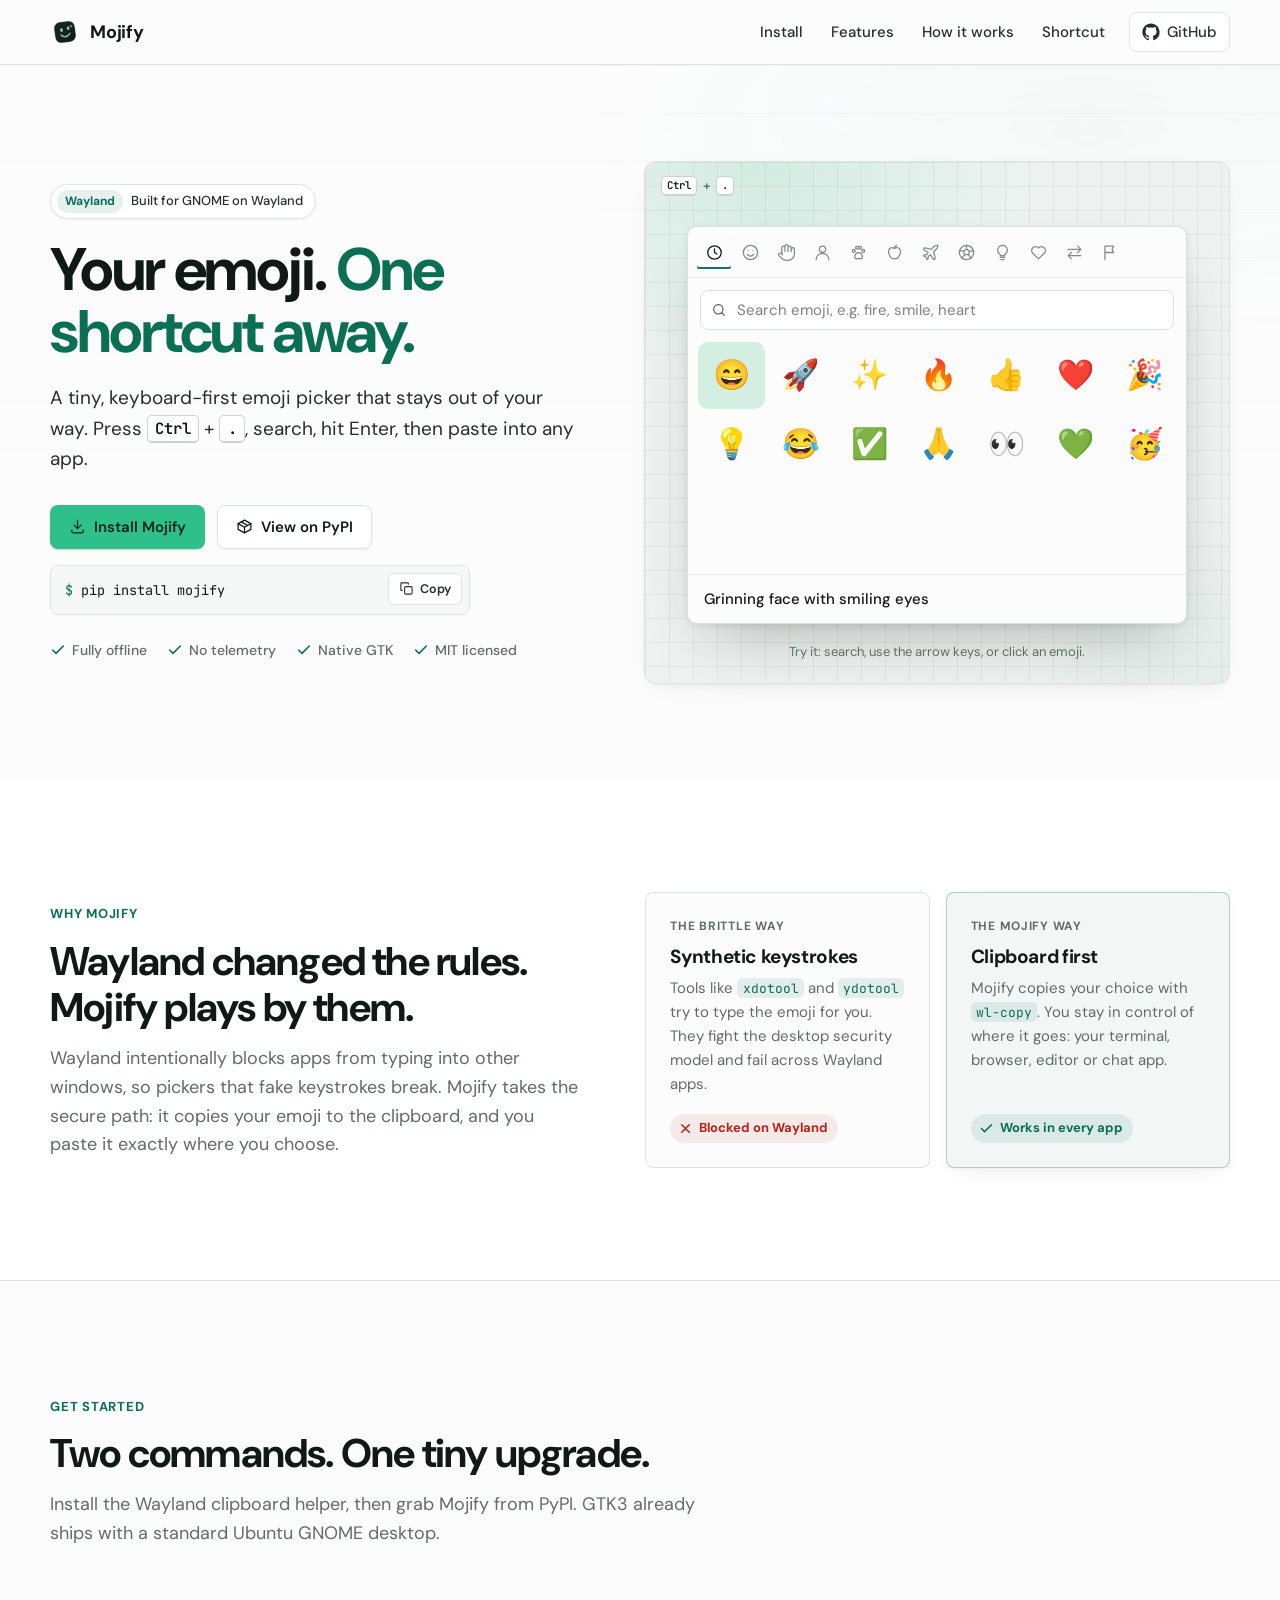
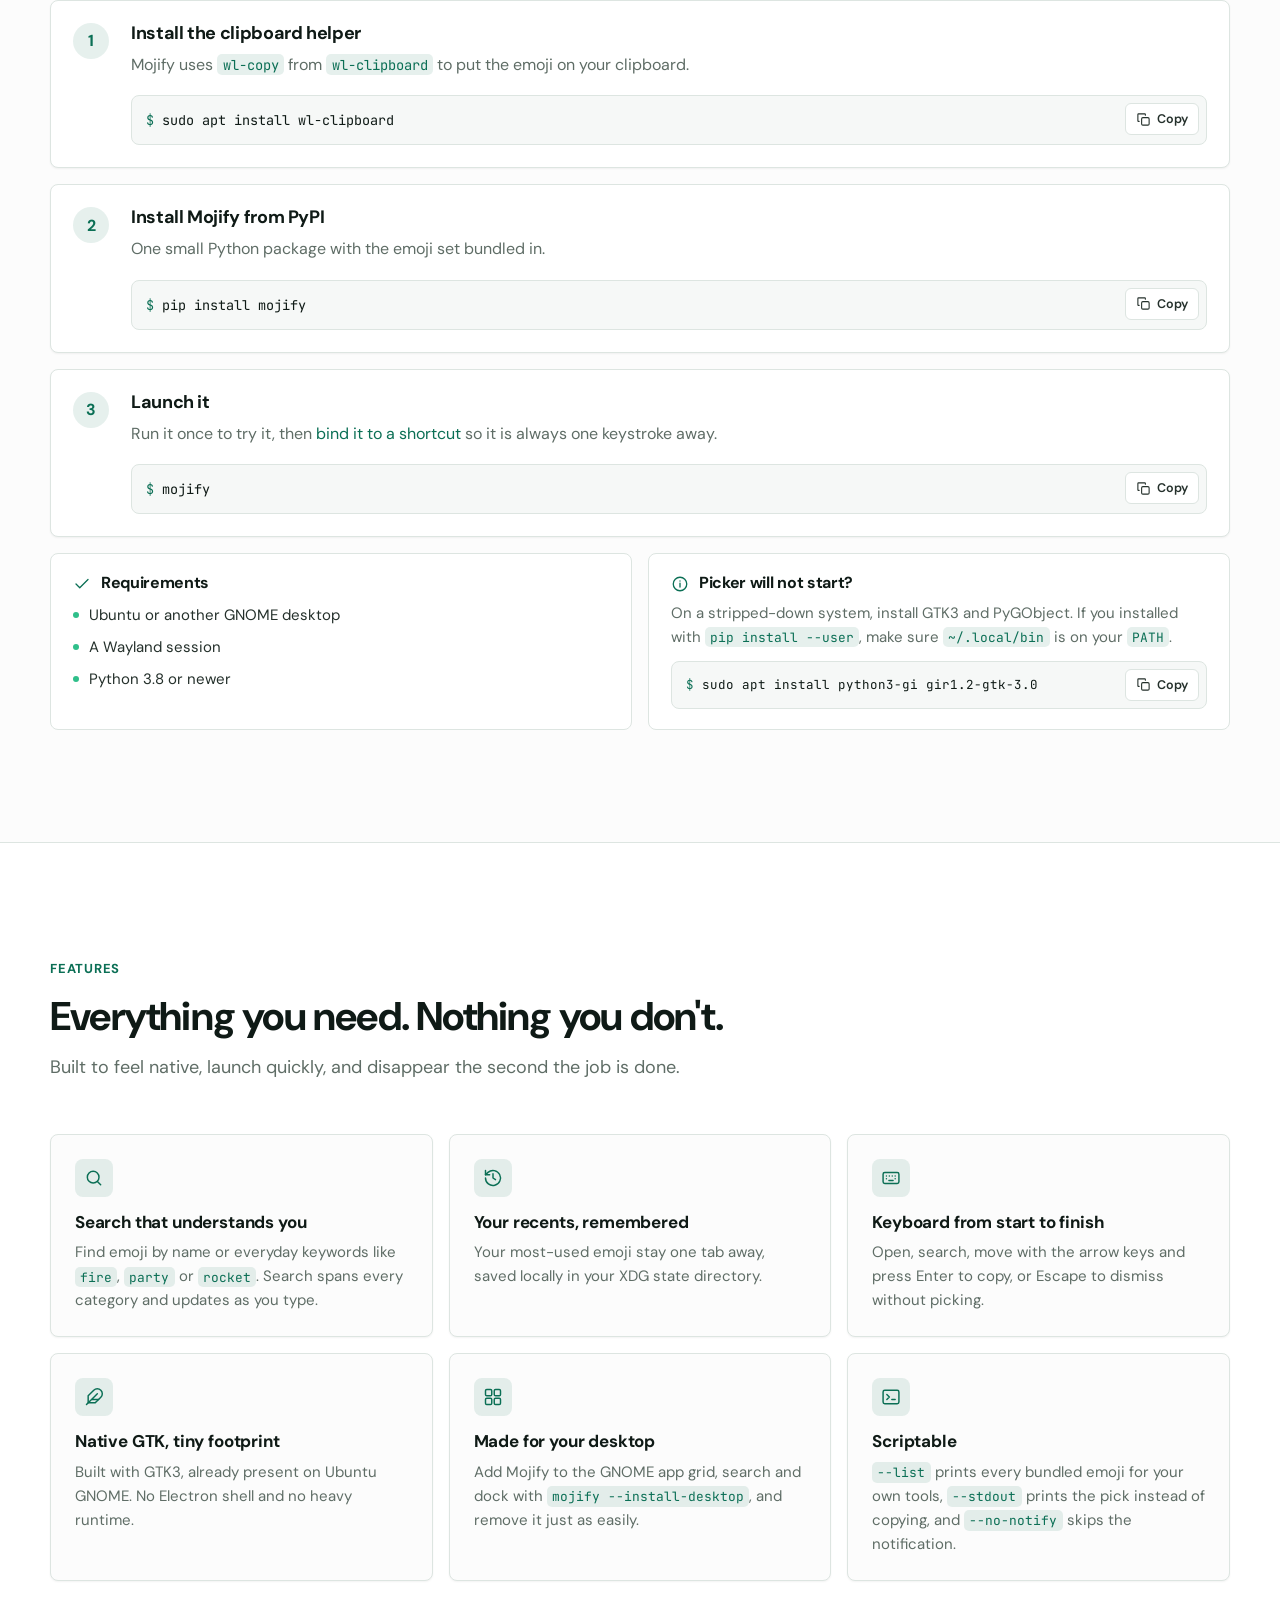
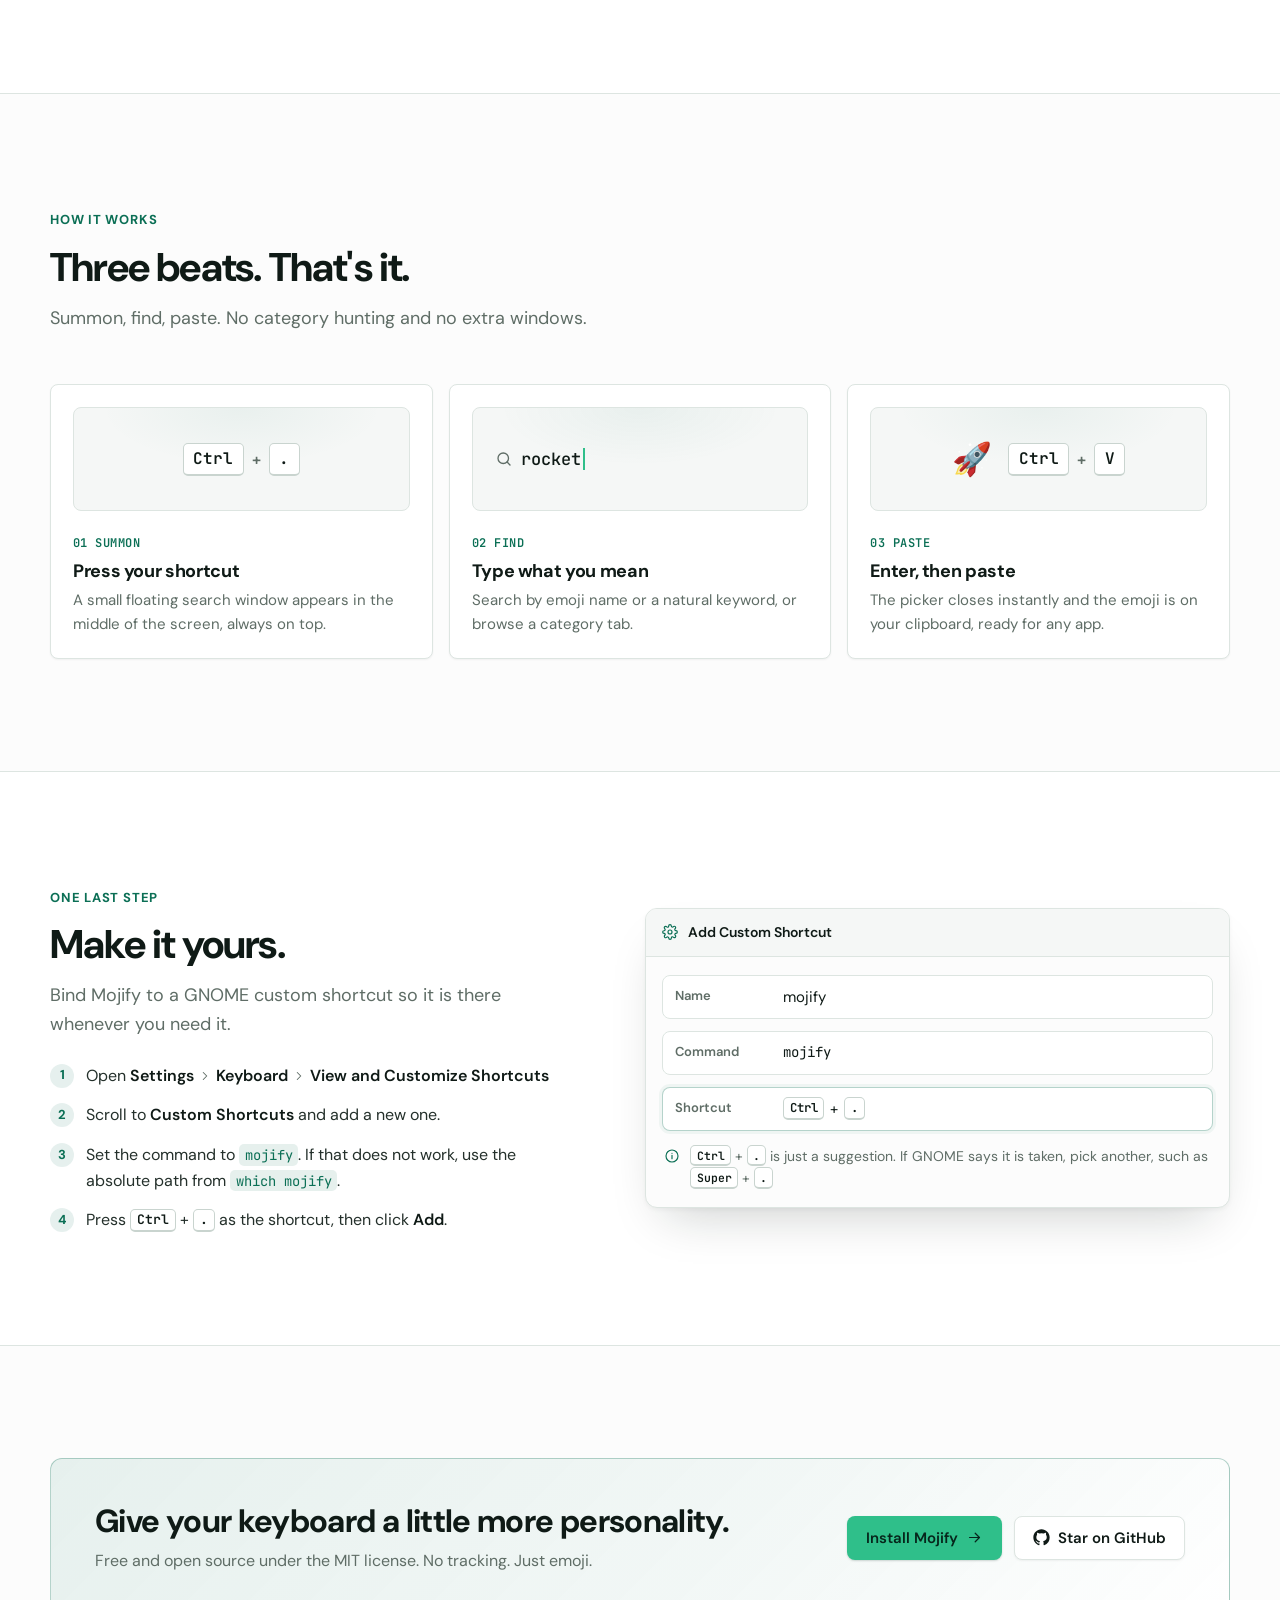
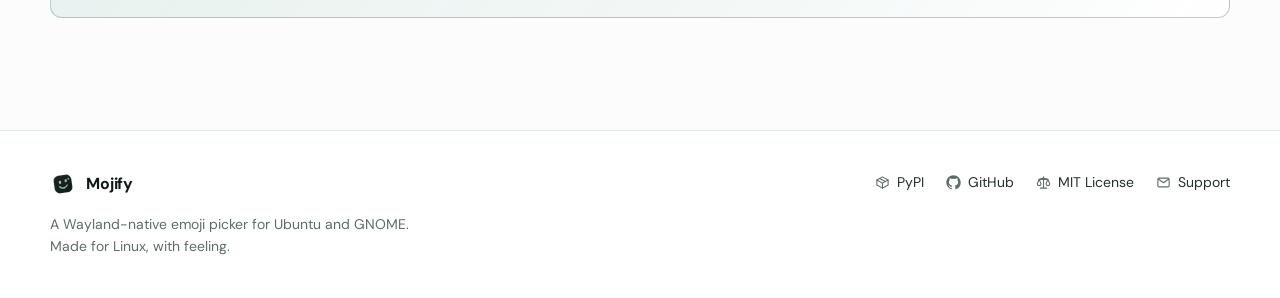
==== commit 0aa66d4b: "feat: follow OS light/dark theme and bundle DM Sans font - Split the picker stylesheet into a shared" ====
--- a/site/index.html
+++ b/site/index.html
@@ -1,324 +1,438 @@
 <!doctype html>
 <html lang="en">
-<head>
-  <meta charset="utf-8">
-  <meta name="viewport" content="width=device-width, initial-scale=1">
-  <title>Mojify — A Wayland-native emoji picker for Linux</title>
-  <meta name="description" content="Mojify is a fast, private emoji picker for Ubuntu and GNOME on Wayland. Press a shortcut, search, copy, and paste anywhere.">
-  <meta name="theme-color" content="#070a09">
-  <meta name="robots" content="index, follow, max-image-preview:large">
-  <link rel="canonical" href="https://piyushdoorwar.github.io/mojify/">
-
-  <meta property="og:type" content="website">
-  <meta property="og:site_name" content="Mojify">
-  <meta property="og:title" content="Mojify — Emoji at the speed of thought">
-  <meta property="og:description" content="A small, Wayland-native emoji picker for Ubuntu and GNOME. Search, copy, paste. No input-injection hacks.">
-  <meta property="og:url" content="https://piyushdoorwar.github.io/mojify/">
-  <meta property="og:image" content="https://raw.githubusercontent.com/piyushdoorwar/mojify/main/assets/logo.png">
-  <meta name="twitter:card" content="summary">
-  <meta name="twitter:title" content="Mojify — Emoji at the speed of thought">
-  <meta name="twitter:description" content="A Wayland-native emoji picker for Ubuntu and GNOME.">
-  <meta name="twitter:image" content="https://raw.githubusercontent.com/piyushdoorwar/mojify/main/assets/logo.png">
-
-  <link rel="icon" href="assets/logo.svg" type="image/svg+xml">
-  <link rel="preconnect" href="https://fonts.googleapis.com">
-  <link rel="preconnect" href="https://fonts.gstatic.com" crossorigin>
-  <link href="https://fonts.googleapis.com/css2?family=DM+Mono:wght@400;500&family=Manrope:wght@400;500;600;700;800&display=swap" rel="stylesheet">
-  <link rel="stylesheet" href="styles.css">
-
-  <script type="application/ld+json">
-    {
-      "@context": "https://schema.org",
-      "@type": "SoftwareApplication",
-      "name": "Mojify",
-      "description": "A Wayland-native emoji picker for Ubuntu and GNOME.",
-      "url": "https://piyushdoorwar.github.io/mojify/",
-      "applicationCategory": "UtilitiesApplication",
-      "operatingSystem": "Linux with Wayland and GNOME",
-      "isAccessibleForFree": true,
-      "license": "https://github.com/piyushdoorwar/mojify/blob/main/LICENSE",
-      "downloadUrl": "https://pypi.org/project/mojify/",
-      "codeRepository": "https://github.com/piyushdoorwar/mojify"
-    }
-  </script>
-</head>
-<body>
-  <a class="skip-link" href="#content">Skip to content</a>
-
-  <header class="site-header">
-    <a class="brand" href="#top" aria-label="Mojify home">
-      <img src="assets/logo.svg" alt="">
-      <span>mojify</span>
-    </a>
-    <nav class="nav-links" aria-label="Primary navigation">
-      <a href="#features">Features</a>
-      <a href="#workflow">How it works</a>
-      <a href="#install">Install</a>
-    </nav>
-    <a class="header-github" href="https://github.com/piyushdoorwar/mojify" aria-label="View Mojify on GitHub">
-      <img src="assets/github.svg" alt="">
-      <span>GitHub</span>
-    </a>
-  </header>
-
-  <main id="content">
-    <section class="hero" id="top">
-      <div class="hero-copy">
-        <p class="eyebrow"><span></span> Built for GNOME on Wayland</p>
-        <h1>Your emoji.<br><em>One shortcut away.</em></h1>
-        <p class="hero-lede">A tiny, keyboard-first emoji picker that stays out of your way. Search, hit Enter, then paste into any app.</p>
-        <div class="hero-actions">
-          <a class="button primary-button" href="#install">Install Mojify <span aria-hidden="true">↓</span></a>
-          <a class="button secondary-button" href="https://pypi.org/project/mojify/">View on PyPI <span aria-hidden="true">↗</span></a>
-        </div>
-        <div class="hero-command" aria-label="Install command">
-          <span class="prompt" aria-hidden="true">$</span>
-          <code>pip install mojify</code>
-          <button class="copy-button" type="button" data-copy="pip install mojify" aria-label="Copy pip install command">
-            <svg viewBox="0 0 24 24" aria-hidden="true"><path d="M8 8h11v11H8zM5 16H4V4h12v1"/></svg>
-            <span>Copy</span>
-          </button>
-        </div>
-        <p class="hero-note"><span>●</span> Free, open source, and fully offline</p>
+  <head>
+    <meta charset="utf-8" />
+    <meta name="viewport" content="width=device-width, initial-scale=1" />
+    <meta
+      name="description"
+      content="Mojify is a fast, private emoji picker for Ubuntu and GNOME on Wayland. Press a shortcut, search, copy, and paste anywhere."
+    />
+    <meta name="author" content="Piyush Doorwar" />
+    <meta name="application-name" content="Mojify" />
+    <meta name="robots" content="index, follow, max-image-preview:large" />
+    <meta name="theme-color" content="#FCFCFC" media="(prefers-color-scheme: light)" />
+    <meta name="theme-color" content="#161719" media="(prefers-color-scheme: dark)" />
+    <meta name="color-scheme" content="light dark" />
+    <link rel="canonical" href="https://piyushdoorwar.github.io/mojify/" />
+
+    <meta property="og:type" content="website" />
+    <meta property="og:site_name" content="Mojify" />
+    <meta property="og:locale" content="en_US" />
+    <meta property="og:title" content="Mojify: emoji at the speed of thought" />
+    <meta
+      property="og:description"
+      content="A small, Wayland-native emoji picker for Ubuntu and GNOME. Search, copy, paste. No input-injection hacks."
+    />
+    <meta property="og:url" content="https://piyushdoorwar.github.io/mojify/" />
+    <meta property="og:image" content="https://raw.githubusercontent.com/piyushdoorwar/mojify/main/assets/logo.png" />
+    <meta property="og:image:alt" content="The Mojify logo" />
+
+    <meta name="twitter:card" content="summary" />
+    <meta name="twitter:title" content="Mojify: emoji at the speed of thought" />
+    <meta name="twitter:description" content="A Wayland-native emoji picker for Ubuntu and GNOME." />
+    <meta name="twitter:image" content="https://raw.githubusercontent.com/piyushdoorwar/mojify/main/assets/logo.png" />
+    <meta name="twitter:image:alt" content="The Mojify logo" />
+
+    <title>Mojify: A Wayland-native Emoji Picker for Linux</title>
+    <link rel="icon" href="assets/logo.svg" type="image/svg+xml" />
+    <link rel="preconnect" href="https://fonts.googleapis.com" />
+    <link rel="preconnect" href="https://fonts.gstatic.com" crossorigin />
+    <link
+      rel="stylesheet"
+      href="https://fonts.googleapis.com/css2?family=DM+Sans:opsz,wght@9..40,400;9..40,500;9..40,600;9..40,700&family=JetBrains+Mono:wght@400;500;600;700&display=swap"
+    />
+    <link rel="stylesheet" href="styles.css" />
+    <script>document.documentElement.classList.add("js");</script>
+    <script type="application/ld+json">
+      {
+        "@context": "https://schema.org",
+        "@type": "SoftwareApplication",
+        "name": "Mojify",
+        "url": "https://piyushdoorwar.github.io/mojify/",
+        "image": "https://raw.githubusercontent.com/piyushdoorwar/mojify/main/assets/logo.png",
+        "description": "A Wayland-native emoji picker for Ubuntu and GNOME.",
+        "applicationCategory": "UtilitiesApplication",
+        "operatingSystem": "Linux with Wayland and GNOME",
+        "isAccessibleForFree": true,
+        "offers": {
+          "@type": "Offer",
+          "price": 0,
+          "priceCurrency": "USD"
+        },
+        "downloadUrl": "https://pypi.org/project/mojify/",
+        "installUrl": "https://piyushdoorwar.github.io/mojify/#install",
+        "codeRepository": "https://github.com/piyushdoorwar/mojify",
+        "sameAs": [
+          "https://github.com/piyushdoorwar/mojify",
+          "https://pypi.org/project/mojify/"
+        ],
+        "author": { "@type": "Person", "name": "Piyush Doorwar" },
+        "license": "https://github.com/piyushdoorwar/mojify/blob/main/LICENSE"
+      }
+    </script>
+  </head>
+  <body>
+    <a class="skip-link" href="#main">Skip to content</a>
+
+    <header class="topbar">
+      <div class="wrap">
+        <a class="brand" href="./" aria-label="Mojify home">
+          <img src="assets/logo.svg" alt="" width="30" height="30" />
+          <span>Mojify</span>
+        </a>
+        <button class="nav-toggle" type="button" aria-label="Open menu" aria-expanded="false" aria-controls="site-nav">
+          <svg class="ic i-menu" aria-hidden="true"><use href="assets/icons.svg#i-menu" /></svg>
+          <svg class="ic i-close" aria-hidden="true"><use href="assets/icons.svg#i-close" /></svg>
+        </button>
+        <nav class="nav" id="site-nav" aria-label="Primary">
+          <a href="#install">Install</a>
+          <a href="#features">Features</a>
+          <a href="#how">How it works</a>
+          <a href="#shortcut">Shortcut</a>
+          <a class="nav-gh" href="https://github.com/piyushdoorwar/mojify" rel="noreferrer">
+            <svg class="ic" aria-hidden="true"><use href="assets/icons.svg#i-github" /></svg>
+            <span>GitHub</span>
+          </a>
+        </nav>
       </div>
-
-      <div class="preview-wrap">
-        <div class="shortcut-hint" aria-hidden="true"><kbd>Ctrl</kbd><b>+</b><kbd>.</kbd></div>
-        <div class="desktop-stage" aria-label="Interactive preview of the Mojify emoji picker">
-          <div class="desktop-topbar">
-            <span>Activities</span>
-            <time>11:42</time>
-            <div class="system-icons"><span>◒</span><span>⌁</span><span>▰</span></div>
-          </div>
-          <div class="desktop-glow glow-one"></div>
-          <div class="desktop-glow glow-two"></div>
-
-          <div class="picker-window">
-            <div class="category-tabs" role="tablist" aria-label="Emoji category">
-              <button class="category-tab is-active" type="button" data-category="recent" role="tab" aria-selected="true" title="Recent">◷</button>
-              <button class="category-tab" type="button" data-category="smileys" role="tab" aria-selected="false" title="Smileys">☺</button>
-              <button class="category-tab" type="button" data-category="gestures" role="tab" aria-selected="false" title="Gestures">♧</button>
-              <button class="category-tab" type="button" data-category="animals" role="tab" aria-selected="false" title="Animals">♘</button>
-              <button class="category-tab" type="button" data-category="food" role="tab" aria-selected="false" title="Food">♨</button>
-              <button class="category-tab" type="button" data-category="travel" role="tab" aria-selected="false" title="Travel">⌁</button>
-              <button class="category-tab" type="button" data-category="objects" role="tab" aria-selected="false" title="Objects">◇</button>
-              <button class="category-tab" type="button" data-category="symbols" role="tab" aria-selected="false" title="Symbols">☆</button>
-            </div>
-            <label class="search-field">
-              <svg viewBox="0 0 24 24" aria-hidden="true"><circle cx="11" cy="11" r="6.5"/><path d="m16 16 4 4"/></svg>
-              <span class="sr-only">Search emoji</span>
-              <input id="emojiSearch" type="search" value="smile" autocomplete="off" spellcheck="false" placeholder="Search emoji — e.g. fire, smile, heart">
-              <kbd>Esc</kbd>
-            </label>
-            <div class="emoji-grid" id="emojiGrid" aria-live="polite"></div>
-            <div class="picker-footer">
-              <span id="emojiName">Grinning face with smiling eyes</span>
-              <span class="footer-key"><kbd>↵</kbd> copy</span>
-            </div>
-          </div>
-
-          <div class="copied-toast" id="copiedToast" role="status">
-            <strong id="toastEmoji">😄</strong>
-            <span><b>Copied</b><small>Ready to paste anywhere</small></span>
-          </div>
-        </div>
-        <p class="preview-caption"><span>Try it</span> Search or click an emoji in the preview.</p>
+    </header>
+
+    <main id="main">
+      <!-- Hero -->
+      <section class="hero">
+        <div class="wrap hero-grid">
+          <div class="hero-copy">
+            <span class="pill"><b>Wayland</b> Built for GNOME on Wayland</span>
+            <h1>Your emoji. <em>One shortcut away.</em></h1>
+            <p class="lede">
+              A tiny, keyboard-first emoji picker that stays out of your way. Press
+              <kbd>Ctrl</kbd> + <kbd>.</kbd>, search, hit Enter, then paste into any app.
+            </p>
+            <div class="actions">
+              <a class="btn btn-primary" href="#install">
+                <svg class="ic" aria-hidden="true"><use href="assets/icons.svg#i-download" /></svg>
+                <span>Install Mojify</span>
+              </a>
+              <a class="btn btn-secondary" href="https://pypi.org/project/mojify/" rel="noreferrer">
+                <svg class="ic" aria-hidden="true"><use href="assets/icons.svg#i-package" /></svg>
+                <span>View on PyPI</span>
+              </a>
+            </div>
+            <div class="cmd hero-cmd">
+              <pre><code><span class="prompt">$ </span>pip install mojify</code></pre>
+              <button class="copy-btn" type="button" data-copy="pip install mojify" aria-label="Copy pip install command">
+                <svg class="ic i-copy" aria-hidden="true"><use href="assets/icons.svg#i-copy" /></svg>
+                <svg class="ic i-check" aria-hidden="true"><use href="assets/icons.svg#i-check" /></svg>
+                <span>Copy</span>
+              </button>
+            </div>
+            <ul class="checks">
+              <li><svg class="ic" aria-hidden="true"><use href="assets/icons.svg#i-check" /></svg>Fully offline</li>
+              <li><svg class="ic" aria-hidden="true"><use href="assets/icons.svg#i-check" /></svg>No telemetry</li>
+              <li><svg class="ic" aria-hidden="true"><use href="assets/icons.svg#i-check" /></svg>Native GTK</li>
+              <li><svg class="ic" aria-hidden="true"><use href="assets/icons.svg#i-check" /></svg>MIT licensed</li>
+            </ul>
+          </div>
+
+          <!-- Product mock: the picker window, drawn in HTML and CSS -->
+          <div class="stage">
+            <div class="stage-hint" aria-hidden="true"><kbd>Ctrl</kbd><span>+</span><kbd>.</kbd></div>
+            <div class="picker" id="picker" role="group" aria-label="Interactive preview of the Mojify picker. Search or pick an emoji to copy it.">
+              <div class="pk-tabs" role="tablist" aria-label="Emoji category">
+                <button class="pk-tab on" type="button" role="tab" aria-selected="true" data-category="recent" title="Recent"><svg class="ic" aria-hidden="true"><use href="assets/icons.svg#i-cat-recent" /></svg><span class="sr-only">Recent</span></button>
+                <button class="pk-tab" type="button" role="tab" aria-selected="false" data-category="smileys" title="Smileys"><svg class="ic" aria-hidden="true"><use href="assets/icons.svg#i-cat-smileys" /></svg><span class="sr-only">Smileys</span></button>
+                <button class="pk-tab" type="button" role="tab" aria-selected="false" data-category="gestures" title="Gestures"><svg class="ic" aria-hidden="true"><use href="assets/icons.svg#i-cat-gestures" /></svg><span class="sr-only">Gestures</span></button>
+                <button class="pk-tab" type="button" role="tab" aria-selected="false" data-category="people" title="People"><svg class="ic" aria-hidden="true"><use href="assets/icons.svg#i-cat-people" /></svg><span class="sr-only">People</span></button>
+                <button class="pk-tab" type="button" role="tab" aria-selected="false" data-category="animals" title="Animals"><svg class="ic" aria-hidden="true"><use href="assets/icons.svg#i-cat-animals" /></svg><span class="sr-only">Animals</span></button>
+                <button class="pk-tab" type="button" role="tab" aria-selected="false" data-category="food" title="Food"><svg class="ic" aria-hidden="true"><use href="assets/icons.svg#i-cat-food" /></svg><span class="sr-only">Food</span></button>
+                <button class="pk-tab" type="button" role="tab" aria-selected="false" data-category="travel" title="Travel"><svg class="ic" aria-hidden="true"><use href="assets/icons.svg#i-cat-travel" /></svg><span class="sr-only">Travel</span></button>
+                <button class="pk-tab" type="button" role="tab" aria-selected="false" data-category="activities" title="Activities"><svg class="ic" aria-hidden="true"><use href="assets/icons.svg#i-cat-activities" /></svg><span class="sr-only">Activities</span></button>
+                <button class="pk-tab" type="button" role="tab" aria-selected="false" data-category="objects" title="Objects"><svg class="ic" aria-hidden="true"><use href="assets/icons.svg#i-cat-objects" /></svg><span class="sr-only">Objects</span></button>
+                <button class="pk-tab" type="button" role="tab" aria-selected="false" data-category="symbols" title="Symbols"><svg class="ic" aria-hidden="true"><use href="assets/icons.svg#i-cat-symbols" /></svg><span class="sr-only">Symbols</span></button>
+                <button class="pk-tab" type="button" role="tab" aria-selected="false" data-category="arrows" title="Arrows"><svg class="ic" aria-hidden="true"><use href="assets/icons.svg#i-cat-arrows" /></svg><span class="sr-only">Arrows</span></button>
+                <button class="pk-tab" type="button" role="tab" aria-selected="false" data-category="flags" title="Flags"><svg class="ic" aria-hidden="true"><use href="assets/icons.svg#i-cat-flags" /></svg><span class="sr-only">Flags</span></button>
+              </div>
+              <label class="pk-search">
+                <svg class="ic" aria-hidden="true"><use href="assets/icons.svg#i-search" /></svg>
+                <span class="sr-only">Search emoji</span>
+                <input id="pkSearch" type="search" autocomplete="off" spellcheck="false" placeholder="Search emoji, e.g. fire, smile, heart" />
+              </label>
+              <div class="pk-grid" id="pkGrid" aria-live="polite"></div>
+              <div class="pk-footer" id="pkName">Grinning face with smiling eyes</div>
+            </div>
+
+            <div class="toast" id="toast" role="status" aria-live="polite">
+              <span class="toast-emoji emoji" id="toastEmoji"></span>
+              <span><b>Copied</b><small>Ready to paste with Ctrl + V</small></span>
+            </div>
+            <p class="stage-caption">Try it: search, use the arrow keys, or click an emoji.</p>
+          </div>
+        </div>
+      </section>
+
+      <!-- Why -->
+      <section class="section tint" id="why">
+        <div class="wrap split">
+          <div class="section-head" data-reveal>
+            <span class="eyebrow">Why Mojify</span>
+            <h2>Wayland changed the rules. Mojify plays by them.</h2>
+            <p>
+              Wayland intentionally blocks apps from typing into other windows, so pickers that
+              fake keystrokes break. Mojify takes the secure path: it copies your emoji to the
+              clipboard, and you paste it exactly where you choose.
+            </p>
+          </div>
+
+          <div class="compare" data-reveal style="--d: 0.08s">
+            <div class="compare-card bad">
+              <span class="compare-label">The brittle way</span>
+              <h3>Synthetic keystrokes</h3>
+              <p>Tools like <code>xdotool</code> and <code>ydotool</code> try to type the emoji for you. They fight the desktop security model and fail across Wayland apps.</p>
+              <span class="verdict"><svg class="ic" aria-hidden="true"><use href="assets/icons.svg#i-x" /></svg>Blocked on Wayland</span>
+            </div>
+            <div class="compare-card good">
+              <span class="compare-label">The Mojify way</span>
+              <h3>Clipboard first</h3>
+              <p>Mojify copies your choice with <code>wl-copy</code>. You stay in control of where it goes: your terminal, browser, editor or chat app.</p>
+              <span class="verdict"><svg class="ic" aria-hidden="true"><use href="assets/icons.svg#i-check" /></svg>Works in every app</span>
+            </div>
+          </div>
+        </div>
+      </section>
+
+      <!-- Install -->
+      <section class="section" id="install">
+        <div class="wrap">
+          <div class="section-head" data-reveal>
+            <span class="eyebrow">Get started</span>
+            <h2>Two commands. One tiny upgrade.</h2>
+            <p>
+              Install the Wayland clipboard helper, then grab Mojify from PyPI. GTK3 already ships
+              with a standard Ubuntu GNOME desktop.
+            </p>
+          </div>
+
+          <div class="steps">
+            <div class="step" data-reveal>
+              <h3>Install the clipboard helper</h3>
+              <p>Mojify uses <code>wl-copy</code> from <code>wl-clipboard</code> to put the emoji on your clipboard.</p>
+              <div class="cmd">
+                <pre><code><span class="prompt">$ </span>sudo apt install wl-clipboard</code></pre>
+                <button class="copy-btn" type="button" data-copy="sudo apt install wl-clipboard" aria-label="Copy clipboard helper install command">
+                  <svg class="ic i-copy" aria-hidden="true"><use href="assets/icons.svg#i-copy" /></svg>
+                  <svg class="ic i-check" aria-hidden="true"><use href="assets/icons.svg#i-check" /></svg>
+                  <span>Copy</span>
+                </button>
+              </div>
+            </div>
+            <div class="step" data-reveal style="--d: 0.06s">
+              <h3>Install Mojify from PyPI</h3>
+              <p>One small Python package with the emoji set bundled in.</p>
+              <div class="cmd">
+                <pre><code><span class="prompt">$ </span>pip install mojify</code></pre>
+                <button class="copy-btn" type="button" data-copy="pip install mojify" aria-label="Copy Mojify install command">
+                  <svg class="ic i-copy" aria-hidden="true"><use href="assets/icons.svg#i-copy" /></svg>
+                  <svg class="ic i-check" aria-hidden="true"><use href="assets/icons.svg#i-check" /></svg>
+                  <span>Copy</span>
+                </button>
+              </div>
+            </div>
+            <div class="step" data-reveal style="--d: 0.12s">
+              <h3>Launch it</h3>
+              <p>Run it once to try it, then <a href="#shortcut">bind it to a shortcut</a> so it is always one keystroke away.</p>
+              <div class="cmd">
+                <pre><code><span class="prompt">$ </span>mojify</code></pre>
+                <button class="copy-btn" type="button" data-copy="mojify" aria-label="Copy Mojify launch command">
+                  <svg class="ic i-copy" aria-hidden="true"><use href="assets/icons.svg#i-copy" /></svg>
+                  <svg class="ic i-check" aria-hidden="true"><use href="assets/icons.svg#i-check" /></svg>
+                  <span>Copy</span>
+                </button>
+              </div>
+            </div>
+          </div>
+
+          <div class="notes">
+            <div class="note" data-reveal>
+              <h3><svg class="ic" aria-hidden="true"><use href="assets/icons.svg#i-check" /></svg>Requirements</h3>
+              <ul class="reqs">
+                <li>Ubuntu or another GNOME desktop</li>
+                <li>A Wayland session</li>
+                <li>Python 3.8 or newer</li>
+              </ul>
+            </div>
+            <div class="note" data-reveal style="--d: 0.06s">
+              <h3><svg class="ic" aria-hidden="true"><use href="assets/icons.svg#i-info" /></svg>Picker will not start?</h3>
+              <p>On a stripped-down system, install GTK3 and PyGObject. If you installed with <code>pip install --user</code>, make sure <code>~/.local/bin</code> is on your <code>PATH</code>.</p>
+              <div class="cmd">
+                <pre><code><span class="prompt">$ </span>sudo apt install python3-gi gir1.2-gtk-3.0</code></pre>
+                <button class="copy-btn" type="button" data-copy="sudo apt install python3-gi gir1.2-gtk-3.0" aria-label="Copy GTK install command">
+                  <svg class="ic i-copy" aria-hidden="true"><use href="assets/icons.svg#i-copy" /></svg>
+                  <svg class="ic i-check" aria-hidden="true"><use href="assets/icons.svg#i-check" /></svg>
+                  <span>Copy</span>
+                </button>
+              </div>
+            </div>
+          </div>
+        </div>
+      </section>
+
+      <!-- Features -->
+      <section class="section tint" id="features">
+        <div class="wrap">
+          <div class="section-head" data-reveal>
+            <span class="eyebrow">Features</span>
+            <h2>Everything you need. Nothing you don't.</h2>
+            <p>Built to feel native, launch quickly, and disappear the second the job is done.</p>
+          </div>
+
+          <div class="features">
+            <article class="card" data-reveal>
+              <div class="icon"><svg class="ic" aria-hidden="true"><use href="assets/icons.svg#i-search" /></svg></div>
+              <h3>Search that understands you</h3>
+              <p>Find emoji by name or everyday keywords like <code>fire</code>, <code>party</code> or <code>rocket</code>. Search spans every category and updates as you type.</p>
+            </article>
+            <article class="card" data-reveal style="--d: 0.04s">
+              <div class="icon"><svg class="ic" aria-hidden="true"><use href="assets/icons.svg#i-history" /></svg></div>
+              <h3>Your recents, remembered</h3>
+              <p>Your most-used emoji stay one tab away, saved locally in your XDG state directory.</p>
+            </article>
+            <article class="card" data-reveal style="--d: 0.08s">
+              <div class="icon"><svg class="ic" aria-hidden="true"><use href="assets/icons.svg#i-keyboard" /></svg></div>
+              <h3>Keyboard from start to finish</h3>
+              <p>Open, search, move with the arrow keys and press Enter to copy, or Escape to dismiss without picking.</p>
+            </article>
+            <article class="card" data-reveal>
+              <div class="icon"><svg class="ic" aria-hidden="true"><use href="assets/icons.svg#i-feather" /></svg></div>
+              <h3>Native GTK, tiny footprint</h3>
+              <p>Built with GTK3, already present on Ubuntu GNOME. No Electron shell and no heavy runtime.</p>
+            </article>
+            <article class="card" data-reveal style="--d: 0.04s">
+              <div class="icon"><svg class="ic" aria-hidden="true"><use href="assets/icons.svg#i-apps" /></svg></div>
+              <h3>Made for your desktop</h3>
+              <p>Add Mojify to the GNOME app grid, search and dock with <code>mojify --install-desktop</code>, and remove it just as easily.</p>
+            </article>
+            <article class="card" data-reveal style="--d: 0.08s">
+              <div class="icon"><svg class="ic" aria-hidden="true"><use href="assets/icons.svg#i-terminal" /></svg></div>
+              <h3>Scriptable</h3>
+              <p><code>--list</code> prints every bundled emoji for your own tools, <code>--stdout</code> prints the pick instead of copying, and <code>--no-notify</code> skips the notification.</p>
+            </article>
+          </div>
+        </div>
+      </section>
+
+      <!-- How it works -->
+      <section class="section" id="how">
+        <div class="wrap">
+          <div class="section-head" data-reveal>
+            <span class="eyebrow">How it works</span>
+            <h2>Three beats. That's it.</h2>
+            <p>Summon, find, paste. No category hunting and no extra windows.</p>
+          </div>
+
+          <div class="beats">
+            <article class="beat" data-reveal>
+              <div class="beat-visual" aria-hidden="true"><kbd>Ctrl</kbd><span>+</span><kbd>.</kbd></div>
+              <span class="beat-step">01 Summon</span>
+              <h3>Press your shortcut</h3>
+              <p>A small floating search window appears in the middle of the screen, always on top.</p>
+            </article>
+            <article class="beat" data-reveal style="--d: 0.06s">
+              <div class="beat-visual typing" aria-hidden="true">
+                <svg class="ic" aria-hidden="true"><use href="assets/icons.svg#i-search" /></svg>
+                <b id="typingDemo">rocket</b><i></i>
+              </div>
+              <span class="beat-step">02 Find</span>
+              <h3>Type what you mean</h3>
+              <p>Search by emoji name or a natural keyword, or browse a category tab.</p>
+            </article>
+            <article class="beat" data-reveal style="--d: 0.12s">
+              <div class="beat-visual" aria-hidden="true"><span class="emoji">🚀</span><kbd>Ctrl</kbd><span>+</span><kbd>V</kbd></div>
+              <span class="beat-step">03 Paste</span>
+              <h3>Enter, then paste</h3>
+              <p>The picker closes instantly and the emoji is on your clipboard, ready for any app.</p>
+            </article>
+          </div>
+        </div>
+      </section>
+
+      <!-- Shortcut -->
+      <section class="section tint" id="shortcut">
+        <div class="wrap split">
+          <div class="section-head" data-reveal>
+            <span class="eyebrow">One last step</span>
+            <h2>Make it yours.</h2>
+            <p>Bind Mojify to a GNOME custom shortcut so it is there whenever you need it.</p>
+            <ol class="howto">
+              <li>
+                <span>Open
+                  <span class="crumbs"><b>Settings</b><svg class="ic" aria-hidden="true"><use href="assets/icons.svg#i-chevron" /></svg><b>Keyboard</b><svg class="ic" aria-hidden="true"><use href="assets/icons.svg#i-chevron" /></svg><b>View and Customize Shortcuts</b></span></span>
+              </li>
+              <li><span>Scroll to <b>Custom Shortcuts</b> and add a new one.</span></li>
+              <li><span>Set the command to <code>mojify</code>. If that does not work, use the absolute path from <code>which mojify</code>.</span></li>
+              <li><span>Press <kbd>Ctrl</kbd> + <kbd>.</kbd> as the shortcut, then click <b>Add</b>.</span></li>
+            </ol>
+          </div>
+
+          <div class="dialog" data-reveal style="--d: 0.08s" aria-hidden="true">
+            <div class="dialog-head">
+              <svg class="ic" aria-hidden="true"><use href="assets/icons.svg#i-settings" /></svg>
+              <b>Add Custom Shortcut</b>
+            </div>
+            <div class="dialog-body">
+              <div class="field"><small>Name</small><span>mojify</span></div>
+              <div class="field"><small>Command</small><span class="mono">mojify</span></div>
+              <div class="field"><small>Shortcut</small><span class="keys"><kbd>Ctrl</kbd><span>+</span><kbd>.</kbd></span></div>
+              <p class="dialog-note">
+                <svg class="ic" aria-hidden="true"><use href="assets/icons.svg#i-info" /></svg>
+                <span><kbd>Ctrl</kbd> + <kbd>.</kbd> is just a suggestion. If GNOME says it is taken, pick another, such as <kbd>Super</kbd> + <kbd>.</kbd></span>
+              </p>
+            </div>
+          </div>
+        </div>
+      </section>
+
+      <!-- CTA -->
+      <section class="section">
+        <div class="wrap">
+          <div class="cta" data-reveal>
+            <div>
+              <h2>Give your keyboard a little more personality.</h2>
+              <p>Free and open source under the MIT license. No tracking. Just emoji.</p>
+            </div>
+            <div class="actions">
+              <a class="btn btn-primary" href="#install">
+                <span>Install Mojify</span>
+                <svg class="ic" aria-hidden="true"><use href="assets/icons.svg#i-arrow" /></svg>
+              </a>
+              <a class="btn btn-secondary" href="https://github.com/piyushdoorwar/mojify" rel="noreferrer">
+                <svg class="ic" aria-hidden="true"><use href="assets/icons.svg#i-github" /></svg>
+                <span>Star on GitHub</span>
+              </a>
+            </div>
+          </div>
+        </div>
+      </section>
+    </main>
+
+    <footer class="footer">
+      <div class="wrap">
+        <div>
+          <a class="brand" href="./">
+            <img src="assets/logo.svg" alt="" width="26" height="26" />
+            <span>Mojify</span>
+          </a>
+          <p>A Wayland-native emoji picker for Ubuntu and GNOME. Made for Linux, with feeling.</p>
+        </div>
+        <nav class="footer-links" aria-label="Footer">
+          <a href="https://pypi.org/project/mojify/" rel="noreferrer"><svg class="ic" aria-hidden="true"><use href="assets/icons.svg#i-package" /></svg>PyPI</a>
+          <a href="https://github.com/piyushdoorwar/mojify" rel="noreferrer"><svg class="ic" aria-hidden="true"><use href="assets/icons.svg#i-github" /></svg>GitHub</a>
+          <a href="https://github.com/piyushdoorwar/mojify/blob/main/LICENSE" rel="noreferrer"><svg class="ic" aria-hidden="true"><use href="assets/icons.svg#i-scale" /></svg>MIT License</a>
+          <a href="https://github.com/piyushdoorwar/mojify/issues" rel="noreferrer"><svg class="ic" aria-hidden="true"><use href="assets/icons.svg#i-mail" /></svg>Support</a>
+        </nav>
       </div>
-    </section>
-
-    <section class="proof-strip" aria-label="Mojify highlights">
-      <div><strong>Wayland</strong><span>native by design</span></div>
-      <div><strong>100%</strong><span>local &amp; offline</span></div>
-      <div><strong>0</strong><span>telemetry calls</span></div>
-      <div><strong>3.8+</strong><span>Python support</span></div>
-      <div><strong>MIT</strong><span>open-source license</span></div>
-    </section>
-
-    <section class="section problem-section">
-      <div class="section-kicker">Why Mojify</div>
-      <div class="problem-heading">
-        <h2>Wayland changed the rules.<br><span>Mojify plays by them.</span></h2>
-        <p>Wayland intentionally blocks apps from typing into other windows. Mojify uses the secure path: copy to your clipboard, then let you paste exactly where you choose.</p>
-      </div>
-      <div class="comparison-card">
-        <div class="comparison-side old-way">
-          <span class="comparison-label">The brittle way</span>
-          <div class="comparison-icon">⌨</div>
-          <h3>Synthetic keystrokes</h3>
-          <p>Input injection tools fight the desktop security model and can fail across Wayland apps.</p>
-          <span class="status bad"><i>×</i> Blocked on Wayland</span>
-        </div>
-        <div class="comparison-divider"><span>vs</span></div>
-        <div class="comparison-side new-way">
-          <span class="comparison-label">The Mojify way</span>
-          <div class="comparison-icon">⎘</div>
-          <h3>Clipboard first</h3>
-          <p>Mojify copies your choice with <code>wl-copy</code>. You stay in control of where it goes.</p>
-          <span class="status good"><i>✓</i> Works everywhere</span>
-        </div>
-      </div>
-    </section>
-
-    <section class="section features-section" id="features">
-      <div class="section-heading">
-        <div>
-          <p class="section-kicker">Small tool, sharp edges</p>
-          <h2>Everything you need.<br><span>Nothing you don’t.</span></h2>
-        </div>
-        <p>Built to feel native, launch quickly, and disappear the second the job is done.</p>
-      </div>
-      <div class="feature-grid">
-        <article class="feature-card feature-wide">
-          <div class="feature-copy">
-            <span class="feature-number">01</span>
-            <h3>Search that understands you</h3>
-            <p>Find emoji by name or everyday keywords like <code>fire</code>, <code>party</code>, or <code>rocket</code>. Results update as you type.</p>
-          </div>
-          <div class="mini-search-demo" aria-hidden="true">
-            <div><span>⌕</span><b>celebrate</b><i></i></div>
-            <ul>
-              <li><strong>🎉</strong><span>Party popper<small>celebrate · party · tada</small></span><kbd>↵</kbd></li>
-              <li><strong>🥳</strong><span>Partying face<small>celebrate · birthday · fun</small></span></li>
-              <li><strong>🙌</strong><span>Raising hands<small>celebrate · hooray · praise</small></span></li>
-            </ul>
-          </div>
-        </article>
-
-        <article class="feature-card">
-          <span class="feature-number">02</span>
-          <div class="feature-symbol">◷</div>
-          <h3>Your recents, remembered</h3>
-          <p>Your most-used emoji stay one tab away, saved locally in your XDG state directory.</p>
-        </article>
-
-        <article class="feature-card">
-          <span class="feature-number">03</span>
-          <div class="feature-symbol">⌁</div>
-          <h3>Keyboard from start to finish</h3>
-          <p>Open, search, navigate with arrows, press Enter to copy—or Escape to vanish.</p>
-        </article>
-
-        <article class="feature-card">
-          <span class="feature-number">04</span>
-          <div class="feature-symbol">◉</div>
-          <h3>Native GTK, tiny footprint</h3>
-          <p>Built with GTK3, already present on Ubuntu GNOME. No Electron shell and no heavy runtime.</p>
-        </article>
-
-        <article class="feature-card">
-          <span class="feature-number">05</span>
-          <div class="feature-symbol">⌂</div>
-          <h3>Made for your desktop</h3>
-          <p>Optionally add Mojify to the GNOME app grid and dock with one built-in command.</p>
-        </article>
-      </div>
-    </section>
-
-    <section class="section workflow-section" id="workflow">
-      <p class="section-kicker">Your new muscle memory</p>
-      <h2>Three beats. That’s it.</h2>
-      <div class="workflow-grid">
-        <article>
-          <div class="step-visual shortcut-visual"><kbd>Ctrl</kbd><b>+</b><kbd>.</kbd></div>
-          <span>01 / Summon</span>
-          <h3>Press your shortcut</h3>
-          <p>Bind <code>mojify</code> to any GNOME custom shortcut you like.</p>
-        </article>
-        <article>
-          <div class="step-visual type-visual"><span>⌕</span><b id="typingDemo">rocket</b><i></i></div>
-          <span>02 / Find</span>
-          <h3>Type what you mean</h3>
-          <p>Search by emoji name or a natural keyword. No category hunting required.</p>
-        </article>
-        <article>
-          <div class="step-visual paste-visual"><span>🚀</span><kbd>Ctrl</kbd><b>+</b><kbd>V</kbd></div>
-          <span>03 / Paste</span>
-          <h3>Enter, then paste</h3>
-          <p>The picker closes instantly and your emoji is ready for any app.</p>
-        </article>
-      </div>
-    </section>
-
-    <section class="section install-section" id="install">
-      <div class="install-copy">
-        <p class="section-kicker">Get started</p>
-        <h2>Two commands.<br><span>One tiny upgrade.</span></h2>
-        <p>Install the Wayland clipboard helper, then grab Mojify from PyPI. GTK3 already ships with a standard Ubuntu GNOME desktop.</p>
-        <div class="requirements">
-          <span><i>✓</i> Ubuntu / GNOME</span>
-          <span><i>✓</i> Wayland session</span>
-          <span><i>✓</i> Python 3.8+</span>
-        </div>
-      </div>
-
-      <div class="terminal-card">
-        <div class="terminal-bar">
-          <div><i></i><i></i><i></i></div>
-          <span>Terminal</span>
-          <span></span>
-        </div>
-        <div class="terminal-body">
-          <div class="terminal-step">
-            <span class="terminal-label"><b>1</b> Install the clipboard helper</span>
-            <div class="terminal-command">
-              <code><span>$</span> sudo apt install wl-clipboard</code>
-              <button class="copy-button" type="button" data-copy="sudo apt install wl-clipboard" aria-label="Copy clipboard helper install command"><span>Copy</span></button>
-            </div>
-          </div>
-          <div class="terminal-step">
-            <span class="terminal-label"><b>2</b> Install Mojify from PyPI</span>
-            <div class="terminal-command">
-              <code><span>$</span> pip install mojify</code>
-              <button class="copy-button" type="button" data-copy="pip install mojify" aria-label="Copy Mojify install command"><span>Copy</span></button>
-            </div>
-          </div>
-          <div class="terminal-step muted-step">
-            <span class="terminal-label"><b>3</b> Launch it</span>
-            <div class="terminal-command">
-              <code><span>$</span> mojify</code>
-              <button class="copy-button" type="button" data-copy="mojify" aria-label="Copy Mojify launch command"><span>Copy</span></button>
-            </div>
-          </div>
-          <div class="terminal-success"><span>✓</span> That’s it. Now bind <code>mojify</code> to your favorite shortcut.</div>
-        </div>
-      </div>
-    </section>
-
-    <section class="section shortcut-section">
-      <div>
-        <p class="section-kicker">One last step</p>
-        <h2>Make it yours.</h2>
-        <p>In GNOME, open <strong>Settings → Keyboard → View and Customize Shortcuts → Custom Shortcuts</strong>. Set the command to <code>mojify</code> and choose a shortcut that feels natural.</p>
-      </div>
-      <div class="shortcut-card">
-        <span>Our suggestion</span>
-        <div><kbd>Ctrl</kbd><b>+</b><kbd>.</kbd></div>
-        <small>Use any combination you prefer</small>
-      </div>
-    </section>
-
-    <section class="final-cta">
-      <img src="assets/logo.svg" alt="">
-      <p class="section-kicker">Ready when you are</p>
-      <h2>Give your keyboard<br>a little more personality. <span>✨</span></h2>
-      <p>Open source. No tracking. Just emoji.</p>
-      <div class="hero-actions">
-        <a class="button primary-button" href="#install">Install Mojify <span aria-hidden="true">↓</span></a>
-        <a class="button secondary-button github-button" href="https://github.com/piyushdoorwar/mojify"><img src="assets/github.svg" alt=""> Star on GitHub</a>
-      </div>
-    </section>
-  </main>
-
-  <footer class="site-footer">
-    <a class="brand" href="#top"><img src="assets/logo.svg" alt=""><span>mojify</span></a>
-    <p>Made for Linux, with feeling. <span>☺</span></p>
-    <nav aria-label="Footer navigation">
-      <a href="https://pypi.org/project/mojify/">PyPI</a>
-      <a href="https://github.com/piyushdoorwar/mojify">GitHub</a>
-      <a href="https://github.com/piyushdoorwar/mojify/blob/main/LICENSE">MIT License</a>
-    </nav>
-  </footer>
-
-  <script src="script.js"></script>
-</body>
+    </footer>
+
+    <script src="app.js"></script>
+    <!-- Cloudflare Web Analytics --><script type='module' src='https://static.cloudflareinsights.com/beacon.min.js' data-cf-beacon='{"token": "7bf02e12b7eb4bcfb147fbf33e347cd9"}'></script><!-- End Cloudflare Web Analytics -->
+  </body>
 </html>
--- a/site/styles.css
+++ b/site/styles.css
@@ -1,1664 +1,621 @@
+/*
+ * Mojify product site.
+ * Follows the OS colour scheme (no toggle): light tokens by default, dark tokens
+ * under prefers-color-scheme. Mint accent, matching the picker. Plain CSS, no build step.
+ */
+
 :root {
-  color-scheme: dark;
-  --bg: #070a09;
-  --surface: #0d1210;
-  --surface-2: #121916;
-  --surface-3: #18221e;
-  --line: #25312c;
-  --line-soft: rgba(223, 231, 227, 0.09);
-  --text: #eef5f1;
-  --soft: #c6d1cb;
-  --muted: #86938d;
-  --mint: #7fe0b0;
-  --mint-bright: #a0f2ca;
-  --mint-dark: #173c2c;
-  --mint-deep: #0b261b;
-  --danger: #d98989;
-  --mono: "DM Mono", "SFMono-Regular", Consolas, monospace;
-  --sans: Manrope, Ubuntu, Inter, system-ui, sans-serif;
-  --shadow: 0 32px 90px rgba(0, 0, 0, 0.55);
-}
-
-* {
-  box-sizing: border-box;
-}
-
-html {
-  scroll-behavior: smooth;
-}
-
+  color-scheme: light;
+
+  /* Brand: a solid mint fill carries dark ink text; a deeper teal-mint is used for text. */
+  --accent: #2fbf8a;
+  --accent-hover: #26b07e;
+  --accent-ink: #06261b;
+  --accent-text: #0b6f55;
+  --accent-text-hover: #085a45;
+  --accent-soft: rgba(11, 111, 85, 0.1);
+  --accent-softer: rgba(11, 111, 85, 0.05);
+  --accent-line: rgba(11, 111, 85, 0.3);
+  --accent-glow: rgba(47, 191, 138, 0.14);
+
+  /* Surfaces */
+  --bg: #fcfcfc;
+  --surface: #ffffff;
+  --surface-2: #f5f7f6;
+  --code-bg: #f6f8f7;
+  --topbar-bg: rgba(252, 252, 252, 0.86);
+  --stage-bg: #eef3f1;
+  --stage-line: rgba(15, 26, 22, 0.06);
+
+  /* Text */
+  --ink: #0f1a16;
+  --text: #24302b;
+  --muted: #5f6d66;
+
+  /* Lines */
+  --border: #dde5e1;
+  --border-strong: #c9d4cf;
+
+  /* States */
+  --bad: #b42318;
+  --bad-soft: rgba(180, 35, 24, 0.08);
+
+  /* Picker mock: the app's own palettes (mojify/colors-light.css and colors-dark.css). */
+  --pk-bg: #fcfcfc;
+  --pk-surface: #ffffff;
+  --pk-hover: #ecf7f2;
+  --pk-select: #d3efe2;
+  --pk-line: #dce3de;
+  --pk-line-soft: #e6ebe7;
+  --pk-mint: #0d7a5a;
+  --pk-text: #0f1a14;
+  --pk-grey: #4b5a52;
+  --pk-muted: #78857d;
+  --pk-icon: #0f1a14;
+  --pk-thumb: rgba(13, 122, 90, 0.4);
+
+  --radius: 8px;
+  --radius-lg: 12px;
+  --shadow-sm: 0 1px 2px rgba(15, 26, 22, 0.05);
+  --shadow: 0 1px 2px rgba(15, 26, 22, 0.04), 0 8px 24px -12px rgba(15, 26, 22, 0.12);
+  --shadow-lg: 0 2px 4px rgba(15, 26, 22, 0.04), 0 24px 48px -20px rgba(15, 26, 22, 0.22);
+  --shadow-picker: 0 2px 6px rgba(15, 26, 20, 0.08), 0 30px 60px -24px rgba(15, 26, 20, 0.3);
+
+  --font: "DM Sans", system-ui, -apple-system, "Segoe UI", Roboto, sans-serif;
+  --mono: "JetBrains Mono", ui-monospace, SFMono-Regular, Menlo, Consolas, monospace;
+  --emoji: "Noto Color Emoji", "Apple Color Emoji", "Segoe UI Emoji", "Twemoji Mozilla", sans-serif;
+  --wrap: 1260px;
+  --gutter: clamp(16px, 4vw, 40px);
+}
+
+@media (prefers-color-scheme: dark) {
+  :root {
+    /* Neutral charcoal surfaces; the bright mint becomes both fill and text accent. */
+    color-scheme: dark;
+
+    --accent: #7fe0b0;
+    --accent-hover: #98e8c2;
+    --accent-ink: #06261b;
+    --accent-text: #7fe0b0;
+    --accent-text-hover: #a6edc9;
+    --accent-soft: rgba(127, 224, 176, 0.14);
+    --accent-softer: rgba(127, 224, 176, 0.07);
+    --accent-line: rgba(127, 224, 176, 0.34);
+    --accent-glow: rgba(127, 224, 176, 0.1);
+
+    --bg: #161719;
+    --surface: #1e1f22;
+    --surface-2: #25262a;
+    --code-bg: #1a1b1e;
+    --topbar-bg: rgba(22, 23, 25, 0.86);
+    --stage-bg: #1a1b1e;
+    --stage-line: rgba(255, 255, 255, 0.04);
+
+    --ink: #f3f4f5;
+    --text: #d9dbde;
+    --muted: #9095a0;
+
+    --border: #3a3c41;
+    --border-strong: #55585f;
+
+    --bad: #ff8f85;
+    --bad-soft: rgba(255, 143, 133, 0.1);
+
+    --pk-bg: #161719;
+    --pk-surface: #1e1f22;
+    --pk-hover: #1b2d25;
+    --pk-select: #2e6b51;
+    --pk-line: #3a3c41;
+    --pk-line-soft: #2a2b2f;
+    --pk-mint: #7fe0b0;
+    --pk-text: #f3f4f5;
+    --pk-grey: #b0b4ba;
+    --pk-muted: #9095a0;
+    --pk-icon: #f3f4f5;
+    --pk-thumb: #3f7d63;
+
+    --shadow-sm: 0 1px 2px rgba(0, 0, 0, 0.4);
+    --shadow: 0 1px 2px rgba(0, 0, 0, 0.35), 0 8px 24px -12px rgba(0, 0, 0, 0.6);
+    --shadow-lg: 0 2px 4px rgba(0, 0, 0, 0.35), 0 24px 48px -20px rgba(0, 0, 0, 0.7);
+    --shadow-picker: 0 0 0 1px rgba(255, 255, 255, 0.04), 0 30px 60px -24px rgba(0, 0, 0, 0.8);
+  }
+}
+
+*,
+*::before,
+*::after { box-sizing: border-box; }
+
+html { scroll-behavior: smooth; -webkit-text-size-adjust: 100%; }
 body {
   margin: 0;
   min-width: 320px;
+  background: var(--bg);
+  color: var(--text);
+  font-family: var(--font);
+  font-size: 16px;
+  line-height: 1.6;
+  -webkit-font-smoothing: antialiased;
   overflow-x: hidden;
-  background:
-    radial-gradient(circle at 78% 7%, rgba(62, 154, 111, 0.1), transparent 25rem),
-    var(--bg);
-  color: var(--text);
-  font-family: var(--sans);
-  line-height: 1.6;
-}
-
-body::before {
-  position: fixed;
-  inset: 0;
-  z-index: -1;
-  pointer-events: none;
-  background-image: url("data:image/svg+xml,%3Csvg viewBox='0 0 180 180' xmlns='http://www.w3.org/2000/svg'%3E%3Cfilter id='n'%3E%3CfeTurbulence type='fractalNoise' baseFrequency='.9' numOctaves='3' stitchTiles='stitch'/%3E%3C/filter%3E%3Crect width='100%25' height='100%25' filter='url(%23n)' opacity='.08'/%3E%3C/svg%3E");
-  opacity: 0.12;
-  content: "";
-}
-
-a {
-  color: inherit;
-  text-decoration: none;
-}
-
-button,
-input {
-  font: inherit;
-}
-
-button,
-a {
-  -webkit-tap-highlight-color: transparent;
-}
-
-button {
-  color: inherit;
-}
-
-img,
-svg {
-  display: block;
-}
-
-code,
+}
+
+h1, h2, h3, h4 { color: var(--ink); line-height: 1.15; margin: 0; letter-spacing: -0.02em; }
+p { margin: 0; }
+a { color: var(--accent-text); text-decoration: none; }
+a:hover { color: var(--accent-text-hover); }
+b { color: var(--ink); font-weight: 600; }
+code, pre, kbd { font-family: var(--mono); font-variant-ligatures: none; }
+:not(pre) > code {
+  font-size: 0.86em;
+  padding: 0.12em 0.4em;
+  border-radius: 5px;
+  background: var(--accent-soft);
+  color: var(--accent-text);
+  word-break: break-word;
+}
 kbd {
-  font-family: var(--mono);
-}
-
-code {
-  color: var(--mint-bright);
-}
-
-kbd {
-  display: inline-grid;
-  place-items: center;
-  min-width: 2.15em;
-  padding: 0.22em 0.55em;
-  border: 1px solid #35423c;
-  border-bottom-width: 3px;
-  border-radius: 7px;
-  background: linear-gradient(#202824, #151b18);
-  color: var(--text);
-  font-size: 0.84em;
-  font-weight: 500;
-  box-shadow: 0 5px 10px rgba(0, 0, 0, 0.22);
-}
-
-.skip-link,
+  display: inline-block;
+  min-width: 1.7em;
+  padding: 0.05em 0.45em;
+  border: 1px solid var(--border-strong);
+  border-bottom-width: 2px;
+  border-radius: 5px;
+  background: var(--surface);
+  color: var(--ink);
+  font-size: 0.82em;
+  font-weight: 600;
+  line-height: 1.5;
+  text-align: center;
+  vertical-align: 0.08em;
+}
+.emoji { font-family: var(--emoji); font-variant-emoji: emoji; line-height: 1; }
+:focus-visible { outline: 2px solid var(--accent-text); outline-offset: 2px; border-radius: 4px; }
+img { max-width: 100%; display: block; }
 .sr-only {
-  position: absolute;
-  width: 1px;
-  height: 1px;
-  overflow: hidden;
-  clip: rect(0 0 0 0);
-  white-space: nowrap;
-}
-
-.skip-link:focus {
-  top: 1rem;
-  left: 1rem;
-  z-index: 100;
-  width: auto;
-  height: auto;
-  padding: 0.65rem 0.9rem;
-  clip: auto;
-  border-radius: 6px;
-  background: var(--mint);
-  color: #06100b;
-}
-
-.site-header {
-  position: sticky;
-  top: 0;
-  z-index: 30;
-  display: flex;
-  align-items: center;
-  min-height: 72px;
-  padding: 0 clamp(20px, 4.5vw, 72px);
-  border-bottom: 1px solid var(--line-soft);
-  background: rgba(7, 10, 9, 0.84);
-  backdrop-filter: blur(18px);
-}
-
-.brand {
-  display: inline-flex;
-  align-items: center;
-  gap: 0.66rem;
-  font-size: 1.05rem;
-  font-weight: 800;
-  letter-spacing: -0.03em;
-}
-
-.brand img {
-  width: 38px;
-  height: 38px;
-}
-
-.nav-links {
-  display: flex;
-  gap: clamp(1.15rem, 3vw, 2.5rem);
-  margin-left: auto;
-  color: var(--muted);
-  font-size: 0.85rem;
-  font-weight: 600;
-}
-
-.nav-links a,
-.header-github,
-.site-footer nav a {
-  transition: color 160ms ease;
-}
-
-.nav-links a:hover,
-.header-github:hover,
-.site-footer nav a:hover {
-  color: var(--mint-bright);
-}
-
-.header-github {
-  display: inline-flex;
-  align-items: center;
-  gap: 0.5rem;
-  margin-left: clamp(1.4rem, 3vw, 3.3rem);
-  padding-left: clamp(1.4rem, 3vw, 3rem);
-  border-left: 1px solid var(--line);
-  color: var(--soft);
-  font-size: 0.85rem;
-  font-weight: 700;
-}
-
-.header-github img {
-  width: 19px;
-  height: 19px;
-}
-
-.hero {
-  display: grid;
-  grid-template-columns: minmax(360px, 0.84fr) minmax(520px, 1.16fr);
-  align-items: center;
-  gap: clamp(2rem, 4vw, 5rem);
-  min-height: calc(100vh - 72px);
-  padding: clamp(70px, 8vw, 120px) clamp(20px, 4.5vw, 72px);
-  overflow: hidden;
-}
-
-.hero > * {
-  min-width: 0;
-}
-
-.hero-copy {
-  position: relative;
-  z-index: 2;
-  max-width: 660px;
-}
-
-.eyebrow,
-.section-kicker {
-  margin: 0 0 1.15rem;
-  color: var(--mint);
-  font-family: var(--mono);
-  font-size: 0.72rem;
-  font-weight: 500;
-  letter-spacing: 0.1em;
-  text-transform: uppercase;
-}
-
-.eyebrow {
-  display: flex;
-  align-items: center;
-  gap: 0.6rem;
-}
-
-.eyebrow span {
-  width: 7px;
-  height: 7px;
-  border-radius: 50%;
-  background: var(--mint);
-  box-shadow: 0 0 0 5px rgba(127, 224, 176, 0.08), 0 0 18px var(--mint);
-  animation: breathe 2.6s ease-in-out infinite;
-}
-
-@keyframes breathe {
-  50% { opacity: 0.55; box-shadow: 0 0 0 8px rgba(127, 224, 176, 0.02), 0 0 10px var(--mint); }
-}
-
-h1,
-h2,
-h3,
-p {
-  margin-top: 0;
-}
-
-h1,
-h2 {
-  letter-spacing: -0.06em;
-}
-
-h1 {
-  margin-bottom: 1.65rem;
-  font-size: clamp(3.5rem, 6.2vw, 7.3rem);
-  line-height: 0.94;
-}
-
-h1 em {
-  color: var(--mint);
-  font-style: normal;
-}
-
-h2 {
-  margin-bottom: 0;
-  font-size: clamp(2.6rem, 4.8vw, 5.2rem);
-  line-height: 1.03;
-}
-
-h2 span {
-  color: var(--muted);
-}
-
-h3 {
-  margin-bottom: 0.65rem;
-  font-size: 1.2rem;
-  letter-spacing: -0.025em;
-}
-
-.hero-lede {
-  max-width: 610px;
-  margin-bottom: 0;
-  color: var(--soft);
-  font-size: clamp(1.02rem, 1.35vw, 1.22rem);
-  line-height: 1.8;
-}
-
-.hero-actions {
-  display: flex;
-  flex-wrap: wrap;
-  gap: 0.8rem;
-  margin-top: 2.1rem;
-}
-
-.button {
-  display: inline-flex;
-  align-items: center;
-  justify-content: center;
-  gap: 0.75rem;
-  min-height: 50px;
-  padding: 0 1.25rem;
-  border: 1px solid var(--line);
-  border-radius: 8px;
-  font-size: 0.9rem;
-  font-weight: 800;
-  transition: transform 160ms ease, border-color 160ms ease, background 160ms ease;
-}
-
-.button:hover {
-  transform: translateY(-2px);
-}
-
-.primary-button {
-  border-color: var(--mint);
-  background: var(--mint);
-  color: #07110c;
-  box-shadow: 0 12px 36px rgba(49, 142, 96, 0.22);
-}
-
-.primary-button:hover {
-  background: var(--mint-bright);
-}
-
-.secondary-button {
-  background: rgba(19, 27, 23, 0.7);
-  color: var(--text);
-}
-
-.secondary-button:hover {
-  border-color: #52615a;
-  background: var(--surface-3);
-}
-
-.hero-command {
-  display: flex;
-  align-items: center;
-  width: min(100%, 435px);
-  min-height: 52px;
-  margin-top: 1rem;
-  padding: 0 0.6rem 0 1rem;
-  border: 1px solid var(--line);
-  border-radius: 8px;
-  background: #090d0b;
-  box-shadow: inset 0 1px rgba(255,255,255,.025);
-}
-
-.hero-command .prompt,
-.terminal-command code span {
-  margin-right: 0.65rem;
-  color: #4d6258;
-  font-family: var(--mono);
-}
-
-.hero-command code {
-  overflow: hidden;
-  color: var(--soft);
-  font-size: 0.83rem;
-  text-overflow: ellipsis;
-  white-space: nowrap;
-}
-
-.copy-button {
-  display: inline-flex;
-  align-items: center;
-  justify-content: center;
-  gap: 0.4rem;
-  min-width: 66px;
-  min-height: 36px;
-  margin-left: auto;
-  border: 0;
-  border-radius: 6px;
-  background: transparent;
-  color: var(--muted);
-  font-size: 0.72rem;
-  font-weight: 700;
-  cursor: pointer;
-}
-
-.copy-button:hover,
-.copy-button:focus-visible {
-  background: var(--surface-3);
-  color: var(--mint-bright);
-  outline: none;
-}
-
-.copy-button svg {
-  width: 15px;
+  position: absolute; width: 1px; height: 1px; padding: 0; margin: -1px;
+  overflow: hidden; clip: rect(0, 0, 0, 0); white-space: nowrap; border: 0;
+}
+
+/* Sprite icons: <svg class="ic"><use href="assets/icons.svg#i-name" /></svg> */
+.ic {
+  width: 18px;
+  height: 18px;
+  flex: 0 0 auto;
   fill: none;
   stroke: currentColor;
-  stroke-width: 1.7;
-}
-
-.hero-note {
-  margin: 0.9rem 0 0;
-  color: var(--muted);
-  font-size: 0.73rem;
-}
-
-.hero-note span {
-  margin-right: 0.35rem;
-  color: var(--mint);
-  font-size: 0.6rem;
-}
-
-.preview-wrap {
+  stroke-width: 1.75;
+  stroke-linecap: round;
+  stroke-linejoin: round;
+}
+
+.wrap { width: 100%; max-width: var(--wrap); margin: 0 auto; padding: 0 var(--gutter); }
+.skip-link {
+  position: absolute; left: 12px; top: -48px; z-index: 100;
+  padding: 8px 12px; border-radius: var(--radius);
+  background: var(--accent); color: var(--accent-ink); font-weight: 600;
+}
+.skip-link:focus { top: 12px; color: var(--accent-ink); }
+
+/* ---- Top bar ---------------------------------------------------------- */
+.topbar {
+  position: sticky; top: 0; z-index: 50;
+  background: var(--topbar-bg);
+  backdrop-filter: saturate(1.4) blur(12px);
+  -webkit-backdrop-filter: saturate(1.4) blur(12px);
+  border-bottom: 1px solid var(--border);
+}
+.topbar .wrap { display: flex; align-items: center; gap: 24px; height: 64px; }
+.brand { display: inline-flex; align-items: center; gap: 10px; color: var(--ink); font-weight: 700; font-size: 18px; letter-spacing: -0.01em; }
+.brand:hover { color: var(--ink); }
+.brand img { width: 30px; height: 30px; }
+.nav { display: flex; align-items: center; gap: 4px; margin-left: auto; }
+.nav a {
+  display: inline-flex; align-items: center; gap: 7px;
+  padding: 7px 12px; border-radius: var(--radius);
+  color: var(--text); font-size: 15px; font-weight: 500;
+}
+.nav a:hover { background: var(--surface-2); color: var(--ink); }
+.nav a[aria-current="page"] { color: var(--accent-text); background: var(--accent-softer); }
+.nav .nav-gh { margin-left: 8px; border: 1px solid var(--border); background: var(--surface); }
+.nav .nav-gh:hover { border-color: var(--border-strong); }
+.nav-toggle {
+  display: none; margin-left: auto;
+  width: 40px; height: 40px; border-radius: var(--radius);
+  border: 1px solid var(--border); background: var(--surface); color: var(--ink);
+  align-items: center; justify-content: center; cursor: pointer;
+}
+.nav-toggle .ic { width: 20px; height: 20px; }
+.nav-toggle .i-close { display: none; }
+.topbar.open .nav-toggle .i-menu { display: none; }
+.topbar.open .nav-toggle .i-close { display: block; }
+
+/* ---- Buttons ---------------------------------------------------------- */
+.btn {
+  display: inline-flex; align-items: center; justify-content: center; gap: 8px;
+  min-height: 44px; padding: 10px 18px;
+  border-radius: var(--radius); border: 1px solid transparent;
+  font: 600 15px/1.2 var(--font); cursor: pointer;
+  transition: background-color 0.15s ease, border-color 0.15s ease, box-shadow 0.15s ease, transform 0.15s ease;
+}
+.btn:active { transform: translateY(1px); }
+.btn-primary { background: var(--accent); color: var(--accent-ink); box-shadow: 0 1px 2px rgba(6, 38, 27, 0.18); }
+.btn-primary:hover { background: var(--accent-hover); color: var(--accent-ink); }
+.btn-secondary { background: var(--surface); color: var(--ink); border-color: var(--border); box-shadow: var(--shadow-sm); }
+.btn-secondary:hover { border-color: var(--border-strong); color: var(--ink); background: var(--surface-2); }
+.btn .ic { width: 17px; height: 17px; }
+
+/* ---- Type helpers ----------------------------------------------------- */
+.eyebrow {
+  display: inline-flex; align-items: center; gap: 8px;
+  color: var(--accent-text); font-size: 13px; font-weight: 700;
+  letter-spacing: 0.06em; text-transform: uppercase;
+}
+.pill {
+  display: inline-flex; align-items: center; gap: 8px;
+  padding: 5px 12px 5px 6px; border-radius: 999px;
+  border: 1px solid var(--border); background: var(--surface);
+  color: var(--text); font-size: 13px; font-weight: 500; box-shadow: var(--shadow-sm);
+}
+.pill b { padding: 2px 8px; border-radius: 999px; background: var(--accent-soft); color: var(--accent-text); font-weight: 700; font-size: 12px; }
+
+.section { padding: clamp(64px, 9vw, 112px) 0; }
+.section + .section { border-top: 1px solid var(--border); }
+.section.tint { background: var(--surface); }
+.section-head { max-width: 680px; margin-bottom: clamp(32px, 5vw, 52px); }
+.section-head h2 { margin-top: 12px; font-size: clamp(28px, 4vw, 40px); }
+.section-head > p { margin-top: 14px; color: var(--muted); font-size: 18px; }
+
+/* ---- Hero ------------------------------------------------------------- */
+.hero { padding: clamp(48px, 8vw, 96px) 0 clamp(56px, 8vw, 96px); position: relative; }
+.hero::before {
+  content: ""; position: absolute; inset: 0; z-index: -1; pointer-events: none;
+  background:
+    radial-gradient(60% 50% at 85% 10%, var(--accent-glow), transparent 70%),
+    linear-gradient(var(--border) 1px, transparent 1px) 0 0 / 100% 48px;
+  mask-image: linear-gradient(to bottom, rgba(0, 0, 0, 0.5), transparent 70%);
+  -webkit-mask-image: linear-gradient(to bottom, rgba(0, 0, 0, 0.5), transparent 70%);
+  opacity: 0.6;
+}
+.hero-grid { display: grid; grid-template-columns: minmax(0, 0.95fr) minmax(0, 1.05fr); gap: clamp(32px, 5vw, 64px); align-items: center; }
+.hero h1 { margin-top: 20px; font-size: clamp(36px, 5.6vw, 60px); line-height: 1.04; letter-spacing: -0.035em; }
+.hero h1 em { font-style: normal; color: var(--accent-text); }
+.hero .lede { margin-top: 20px; font-size: clamp(17px, 1.6vw, 19px); color: var(--text); max-width: 540px; }
+.hero .actions { display: flex; flex-wrap: wrap; gap: 12px; margin-top: 30px; }
+.hero-cmd { margin-top: 16px; max-width: 420px; }
+.checks { display: flex; flex-wrap: wrap; gap: 8px 20px; margin: 24px 0 0; padding: 0; list-style: none; color: var(--muted); font-size: 14px; font-weight: 500; }
+.checks li { display: inline-flex; align-items: center; gap: 6px; }
+.checks .ic { width: 16px; height: 16px; color: var(--accent-text); stroke-width: 2.4; }
+
+/* ---- Product mock: the picker on a desktop stage ---------------------- */
+.stage {
+  position: relative; min-width: 0;
+  display: flex; flex-direction: column; align-items: center;
+  padding: clamp(40px, 6vw, 64px) clamp(14px, 3vw, 36px) 20px;
+  border: 1px solid var(--border); border-radius: var(--radius-lg);
+  background:
+    radial-gradient(70% 60% at 20% 0%, var(--accent-glow), transparent 70%),
+    radial-gradient(50% 50% at 100% 100%, var(--accent-softer), transparent 70%),
+    linear-gradient(var(--stage-line) 1px, transparent 1px) 0 0 / 24px 24px,
+    linear-gradient(90deg, var(--stage-line) 1px, transparent 1px) 0 0 / 24px 24px,
+    var(--stage-bg);
+  box-shadow: var(--shadow);
+}
+.stage-hint {
+  position: absolute; top: 14px; left: 16px;
+  display: inline-flex; align-items: center; gap: 6px;
+  color: var(--muted); font-size: 13px; font-weight: 600;
+}
+.stage-caption { margin-top: 18px; color: var(--muted); font-size: 13px; text-align: center; }
+
+.picker {
+  width: 100%; max-width: 500px; min-width: 0;
+  border: 1px solid var(--pk-line); border-radius: 10px;
+  background: var(--pk-bg); color: var(--pk-text);
+  box-shadow: var(--shadow-picker);
+  overflow: hidden;
+  font-family: var(--font);
+}
+.pk-tabs {
+  display: flex; gap: 2px;
+  padding: 8px 9px;
+  border-bottom: 1px solid var(--pk-line-soft);
+  overflow-x: auto; scrollbar-width: none;
+}
+.pk-tabs::-webkit-scrollbar { display: none; }
+.pk-tab {
   position: relative;
-  width: min(100%, 900px);
-  justify-self: end;
-}
-
-.shortcut-hint {
-  position: absolute;
-  top: -26px;
-  right: 6%;
-  z-index: 5;
-  display: flex;
-  align-items: center;
-  gap: 0.4rem;
-  padding: 0.65rem 0.8rem;
-  border: 1px solid #34443c;
-  border-radius: 9px;
-  background: #131b17;
-  box-shadow: 0 14px 35px rgba(0,0,0,.35);
-  color: var(--muted);
-  font-family: var(--mono);
-  font-size: 0.75rem;
-  transform: rotate(3deg);
-}
-
-.shortcut-hint kbd {
-  background: #202a25;
-}
-
-.desktop-stage {
+  flex: 0 0 auto;
+  display: grid; place-items: center;
+  width: 34px; height: 34px; padding: 0;
+  border: 0; border-radius: 7px; background: transparent;
+  color: var(--pk-icon); opacity: 0.5; cursor: pointer;
+  transition: background-color 0.12s ease, opacity 0.12s ease;
+}
+.pk-tab .ic { width: 19px; height: 19px; stroke-width: 1.6; }
+.pk-tab:hover { opacity: 0.9; background: var(--pk-hover); }
+.pk-tab.on { opacity: 1; box-shadow: inset 0 -2px 0 0 var(--pk-mint); border-radius: 7px 7px 2px 2px; }
+.pk-tab:focus-visible { outline-color: var(--pk-mint); }
+
+.pk-search {
   position: relative;
-  min-height: clamp(530px, 53vw, 660px);
-  overflow: hidden;
-  border: 1px solid #26352e;
-  border-radius: 14px;
+  display: flex; align-items: center; gap: 8px;
+  margin: 12px 12px 8px; height: 40px; padding: 0 10px;
+  border: 1px solid var(--pk-line); border-radius: 8px;
+  background: var(--pk-surface); color: var(--pk-grey);
+  cursor: text;
+}
+.pk-search:focus-within { border-color: var(--pk-mint); box-shadow: 0 0 0 1px var(--pk-mint); }
+.pk-search .ic { width: 16px; height: 16px; }
+.pk-search input {
+  flex: 1; min-width: 0; border: 0; outline: 0; background: transparent;
+  color: var(--pk-text); caret-color: var(--pk-mint);
+  font: 400 15px var(--font);
+}
+.pk-search input::placeholder { color: var(--pk-muted); }
+.pk-search input::-webkit-search-cancel-button { display: none; }
+.pk-search input:focus-visible { outline: 0; }
+
+.pk-grid {
+  display: grid; grid-template-columns: repeat(7, minmax(0, 1fr)); align-content: start; gap: 2px;
+  height: 236px; padding: 4px 8px 6px 10px;
+  overflow-y: auto; scrollbar-width: thin; scrollbar-color: var(--pk-thumb) transparent;
+}
+.pk-cell {
+  display: grid; place-items: center;
+  aspect-ratio: 1; min-width: 0; padding: 0;
+  border: 0; border-radius: 10px; background: transparent;
+  font-size: clamp(22px, 4.2vw, 30px); cursor: pointer;
+  transition: background-color 0.12s ease;
+}
+.pk-cell:hover { background: var(--pk-hover); }
+.pk-cell.sel { background: var(--pk-select); }
+.pk-cell:focus-visible { outline-color: var(--pk-mint); }
+.pk-empty { grid-column: 1 / -1; padding: 28px 8px; color: var(--pk-muted); font-size: 13px; text-align: center; }
+.pk-footer {
+  min-height: 46px; padding: 12px 16px;
+  border-top: 1px solid var(--pk-line-soft);
+  color: var(--pk-text); font-size: 15px; font-weight: 500;
+  white-space: nowrap; overflow: hidden; text-overflow: ellipsis;
+}
+
+/* The desktop notification Mojify sends after a copy */
+.toast {
+  position: absolute; top: 14px; right: 16px; z-index: 2;
+  display: flex; align-items: center; gap: 10px;
+  padding: 9px 14px 9px 10px;
+  border: 1px solid var(--border); border-radius: 10px;
+  background: var(--surface); box-shadow: var(--shadow-lg);
+  opacity: 0; transform: translateY(-6px); pointer-events: none;
+  transition: opacity 0.2s ease, transform 0.2s ease;
+}
+.toast.show { opacity: 1; transform: none; }
+.toast-emoji { font-size: 24px; }
+.toast b { display: block; font-size: 14px; line-height: 1.2; }
+.toast small { display: block; color: var(--muted); font-size: 12px; }
+
+/* ---- Command blocks --------------------------------------------------- */
+.cmd {
+  position: relative;
+  display: flex; align-items: flex-start; gap: 10px;
+  border: 1px solid var(--border); border-radius: var(--radius);
+  background: var(--code-bg);
+  min-width: 0;
+}
+.cmd pre {
+  flex: 1; min-width: 0; margin: 0;
+  padding: 13px 0 13px 14px;
+  font-size: 13.5px; line-height: 1.65; color: var(--ink);
+}
+.cmd pre code { white-space: pre-wrap; overflow-wrap: break-word; }
+.cmd .prompt { color: var(--accent-text); user-select: none; -webkit-user-select: none; }
+.copy-btn {
+  flex: 0 0 auto; margin: 7px 7px 0 0;
+  display: inline-flex; align-items: center; gap: 6px;
+  height: 32px; padding: 0 10px;
+  border-radius: 6px; border: 1px solid var(--border); background: var(--surface);
+  color: var(--text); font: 600 12.5px var(--font); cursor: pointer;
+  transition: border-color 0.15s ease, color 0.15s ease, background-color 0.15s ease;
+}
+.copy-btn:hover { border-color: var(--border-strong); color: var(--ink); }
+.copy-btn .ic { width: 15px; height: 15px; }
+.copy-btn .i-check { display: none; }
+.copy-btn.done { color: var(--accent-text); border-color: var(--accent-line); background: var(--accent-softer); }
+.copy-btn.done .i-copy { display: none; }
+.copy-btn.done .i-check { display: block; stroke-width: 2.4; }
+
+/* ---- Why: comparison -------------------------------------------------- */
+.split { display: grid; grid-template-columns: minmax(0, 1fr) minmax(0, 1.1fr); gap: clamp(32px, 5vw, 64px); align-items: center; }
+.split .section-head { margin-bottom: 0; }
+.compare { display: grid; grid-template-columns: repeat(2, minmax(0, 1fr)); gap: 16px; min-width: 0; }
+.compare-card {
+  display: flex; flex-direction: column;
+  padding: 24px; border: 1px solid var(--border); border-radius: var(--radius);
+  background: var(--bg); min-width: 0;
+}
+.compare-card.good { border-color: var(--accent-line); background: linear-gradient(var(--accent-softer), var(--accent-softer)), var(--surface); box-shadow: var(--shadow); }
+.compare-label { color: var(--muted); font-size: 12px; font-weight: 700; letter-spacing: 0.06em; text-transform: uppercase; }
+.compare-card h3 { margin-top: 10px; font-size: 19px; }
+.compare-card p { margin-top: 8px; color: var(--muted); font-size: 15px; flex: 1; }
+.verdict {
+  align-self: flex-start; margin-top: 18px;
+  display: inline-flex; align-items: center; gap: 6px;
+  padding: 4px 10px 4px 8px; border-radius: 999px;
+  font-size: 13px; font-weight: 700;
+}
+.verdict .ic { width: 15px; height: 15px; stroke-width: 2.4; }
+.bad .verdict { background: var(--bad-soft); color: var(--bad); }
+.good .verdict { background: var(--accent-soft); color: var(--accent-text); }
+
+/* ---- Steps and notes -------------------------------------------------- */
+.steps { display: grid; gap: 16px; counter-reset: step; }
+.step {
+  display: grid; grid-template-columns: 40px minmax(0, 1fr); gap: 4px 18px;
+  padding: 22px; border: 1px solid var(--border); border-radius: var(--radius);
+  background: var(--surface); box-shadow: var(--shadow-sm);
+}
+.step::before {
+  counter-increment: step; content: counter(step);
+  grid-row: span 3;
+  width: 36px; height: 36px; border-radius: 50%;
+  display: grid; place-items: center;
+  background: var(--accent-soft); color: var(--accent-text); font-weight: 700;
+}
+.step h3 { font-size: 18px; }
+.step p { color: var(--muted); margin-top: 4px; }
+.step .cmd { margin-top: 14px; }
+.notes { display: grid; grid-template-columns: repeat(2, minmax(0, 1fr)); gap: 16px; margin-top: 16px; }
+.note { padding: 20px 22px; border: 1px solid var(--border); border-radius: var(--radius); background: var(--surface); min-width: 0; }
+.note h3 { display: flex; align-items: center; gap: 10px; font-size: 16px; }
+.note h3 .ic { color: var(--accent-text); }
+.note p { margin-top: 8px; color: var(--muted); font-size: 15px; }
+.note .cmd { margin-top: 12px; }
+.note .cmd pre { font-size: 12.5px; }
+.reqs { list-style: none; margin: 10px 0 0; padding: 0; display: grid; gap: 8px; color: var(--text); font-size: 15px; }
+.reqs li { display: flex; align-items: center; gap: 10px; }
+.reqs li::before { content: ""; width: 6px; height: 6px; border-radius: 50%; background: var(--accent); flex: 0 0 auto; }
+
+/* ---- Features --------------------------------------------------------- */
+.features { display: grid; grid-template-columns: repeat(3, minmax(0, 1fr)); gap: 16px; }
+.card {
+  padding: 24px; border: 1px solid var(--border); border-radius: var(--radius);
+  background: var(--bg); box-shadow: var(--shadow-sm);
+  transition: border-color 0.2s ease, box-shadow 0.2s ease;
+  min-width: 0;
+}
+.card:hover { border-color: var(--border-strong); box-shadow: var(--shadow); }
+.card .icon {
+  width: 38px; height: 38px; border-radius: var(--radius);
+  display: grid; place-items: center;
+  background: var(--accent-soft); color: var(--accent-text);
+}
+.card .icon .ic { width: 20px; height: 20px; }
+.card h3 { margin-top: 16px; font-size: 17px; letter-spacing: -0.01em; }
+.card p { margin-top: 8px; color: var(--muted); font-size: 15px; }
+
+/* ---- How it works ----------------------------------------------------- */
+.beats { display: grid; grid-template-columns: repeat(3, minmax(0, 1fr)); gap: 16px; }
+.beat { padding: 22px; border: 1px solid var(--border); border-radius: var(--radius); background: var(--surface); box-shadow: var(--shadow-sm); min-width: 0; }
+.beat-visual {
+  display: flex; align-items: center; justify-content: center; gap: 8px;
+  height: 104px; margin-bottom: 18px;
+  border: 1px solid var(--border); border-radius: var(--radius);
   background:
-    linear-gradient(135deg, rgba(44, 122, 84, 0.14), transparent 40%),
-    linear-gradient(45deg, #101511 0%, #18231e 48%, #090d0b 100%);
-  box-shadow: var(--shadow);
-}
-
-.desktop-stage::after {
-  position: absolute;
-  inset: 36px 0 0;
-  opacity: 0.18;
-  background-image: linear-gradient(rgba(255,255,255,.05) 1px, transparent 1px), linear-gradient(90deg, rgba(255,255,255,.05) 1px, transparent 1px);
-  background-size: 44px 44px;
-  mask-image: linear-gradient(to bottom, transparent, #000 35%, transparent);
-  content: "";
-}
-
-.desktop-topbar {
-  position: relative;
-  z-index: 4;
-  display: grid;
-  grid-template-columns: 1fr auto 1fr;
-  align-items: center;
-  height: 37px;
-  padding: 0 0.9rem;
-  background: rgba(6, 8, 7, 0.95);
-  color: #d8dcd9;
-  font-size: 0.68rem;
-  font-weight: 700;
-}
-
-.desktop-topbar time {
-  justify-self: center;
-}
-
-.system-icons {
-  display: flex;
-  justify-content: flex-end;
-  gap: 0.65rem;
-  color: #bac3be;
-}
-
-.desktop-glow {
-  position: absolute;
-  border-radius: 50%;
-  filter: blur(5px);
-  opacity: 0.35;
-}
-
-.glow-one {
-  top: 10%;
-  right: -9%;
-  width: 360px;
-  height: 360px;
-  background: radial-gradient(circle, rgba(93, 196, 143, 0.33), transparent 68%);
-}
-
-.glow-two {
-  bottom: -30%;
-  left: -10%;
-  width: 500px;
-  height: 500px;
-  background: radial-gradient(circle, rgba(35, 90, 63, 0.4), transparent 66%);
-}
-
-.picker-window {
-  position: absolute;
-  top: 50%;
-  left: 50%;
-  z-index: 3;
-  display: flex;
-  flex-direction: column;
-  width: min(620px, 84%);
-  min-height: 470px;
-  overflow: hidden;
-  border: 1px solid #34423c;
-  border-radius: 12px;
-  background: #050706;
-  box-shadow: 0 35px 90px rgba(0,0,0,.66), 0 0 0 1px rgba(255,255,255,.02);
-  transform: translate(-50%, -47%);
-}
-
-.category-tabs {
-  display: grid;
-  grid-template-columns: repeat(8, 1fr);
-  gap: 0.2rem;
-  padding: 0.65rem 0.8rem 0.5rem;
-  border-bottom: 1px solid #18221d;
-}
-
-.category-tab {
-  position: relative;
-  min-height: 35px;
-  border: 0;
-  border-radius: 6px;
-  background: transparent;
-  color: #7e8a84;
-  font-family: var(--mono);
-  font-size: 1.05rem;
-  cursor: pointer;
-  transition: color 120ms ease, background 120ms ease;
-}
-
-.category-tab:hover {
-  background: #112219;
-  color: #ced8d2;
-}
-
-.category-tab.is-active {
-  color: var(--mint);
-}
-
-.category-tab.is-active::after {
-  position: absolute;
-  right: 15%;
-  bottom: -0.5rem;
-  left: 15%;
-  height: 2px;
-  border-radius: 2px;
-  background: var(--mint);
-  content: "";
-}
-
-.search-field {
-  display: flex;
-  align-items: center;
-  gap: 0.6rem;
-  min-height: 45px;
-  margin: 0.8rem 0.9rem 0.35rem;
-  padding: 0 0.7rem;
-  border: 1px solid #2a3731;
-  border-radius: 8px;
-  background: #0b0e0d;
-  transition: border-color 140ms ease, box-shadow 140ms ease;
-}
-
-.search-field:focus-within {
-  border-color: var(--mint);
-  box-shadow: 0 0 0 1px rgba(127, 224, 176, 0.45);
-}
-
-.search-field svg {
-  width: 17px;
-  flex: 0 0 auto;
-  fill: none;
-  stroke: #76847d;
-  stroke-width: 1.8;
-}
-
-.search-field input {
-  width: 100%;
-  min-width: 0;
-  border: 0;
-  outline: 0;
-  background: transparent;
-  color: var(--text);
-  font-size: 0.8rem;
-}
-
-.search-field input::placeholder {
-  color: #657069;
-}
-
-.search-field kbd {
-  min-width: auto;
-  padding: 0.12rem 0.3rem;
-  border: 1px solid #2c3631;
-  border-bottom-width: 2px;
-  border-radius: 4px;
-  background: #141916;
-  color: #657069;
-  font-size: 0.58rem;
-}
-
-.emoji-grid {
-  display: grid;
-  grid-template-columns: repeat(7, 1fr);
-  align-content: start;
-  gap: 0.26rem;
-  min-height: 300px;
-  padding: 0.45rem 0.8rem 0.8rem;
-}
-
-.emoji-button {
-  display: grid;
-  place-items: center;
-  min-width: 0;
-  aspect-ratio: 1.15;
-  border: 0;
-  border-radius: 9px;
-  background: transparent;
-  font-family: "Noto Color Emoji", "Segoe UI Emoji", sans-serif;
-  font-size: clamp(1.45rem, 2.6vw, 2.05rem);
-  cursor: pointer;
-  transition: background 120ms ease, transform 120ms ease;
-}
-
-.emoji-button:hover,
-.emoji-button:focus-visible,
-.emoji-button.is-selected {
-  background: #153326;
-  outline: none;
-  transform: translateY(-1px);
-}
-
-.emoji-button.is-selected {
-  box-shadow: inset 0 0 0 1px #2f664e;
-}
-
-.empty-results {
-  grid-column: 1 / -1;
-  align-self: center;
-  color: var(--muted);
-  font-size: 0.78rem;
-  text-align: center;
-}
-
-.picker-footer {
-  display: flex;
-  align-items: center;
-  justify-content: space-between;
-  min-height: 43px;
-  margin-top: auto;
-  padding: 0 1rem;
-  border-top: 1px solid #18221d;
-  color: #d4ddd8;
-  font-size: 0.7rem;
-}
-
-.footer-key {
-  display: flex;
-  align-items: center;
-  gap: 0.4rem;
-  color: #66736c;
-}
-
-.footer-key kbd {
-  min-width: auto;
-  padding: 0.08rem 0.28rem;
-  border-radius: 4px;
-  font-size: 0.6rem;
-}
-
-.copied-toast {
-  position: absolute;
-  right: 4%;
-  bottom: 5%;
-  z-index: 5;
-  display: flex;
-  align-items: center;
-  gap: 0.7rem;
-  min-width: 190px;
-  padding: 0.7rem 0.85rem;
-  border: 1px solid #375746;
-  border-radius: 9px;
-  background: rgba(18, 33, 25, 0.96);
-  box-shadow: 0 18px 50px rgba(0,0,0,.45);
-  opacity: 0;
-  transform: translateY(12px);
-  transition: opacity 180ms ease, transform 180ms ease;
-  pointer-events: none;
-}
-
-.copied-toast.is-visible {
-  opacity: 1;
-  transform: translateY(0);
-}
-
-.copied-toast strong {
-  font-size: 1.7rem;
-}
-
-.copied-toast span {
-  display: flex;
-  flex-direction: column;
-  font-size: 0.75rem;
-}
-
-.copied-toast small {
-  color: #94a59c;
-  font-size: 0.58rem;
-}
-
-.preview-caption {
-  margin: 0.85rem 0 0;
-  color: var(--muted);
-  font-family: var(--mono);
-  font-size: 0.68rem;
-  text-align: center;
-}
-
-.preview-caption span {
-  margin-right: 0.5rem;
-  padding: 0.2rem 0.38rem;
-  border-radius: 4px;
-  background: var(--mint-dark);
-  color: var(--mint);
-  text-transform: uppercase;
-}
-
-.proof-strip {
-  display: grid;
-  grid-template-columns: repeat(5, 1fr);
-  padding: 0 clamp(20px, 4.5vw, 72px);
-  border-top: 1px solid var(--line-soft);
-  border-bottom: 1px solid var(--line-soft);
-  background: rgba(12, 17, 15, 0.72);
-}
-
-.proof-strip div {
-  display: flex;
-  flex-direction: column;
-  justify-content: center;
-  min-height: 112px;
-  padding: 1rem clamp(1rem, 2vw, 2.2rem);
-  border-right: 1px solid var(--line-soft);
-}
-
-.proof-strip div:first-child {
-  border-left: 1px solid var(--line-soft);
-}
-
-.proof-strip strong {
-  color: var(--mint-bright);
-  font-family: var(--mono);
-  font-size: 1.1rem;
-  font-weight: 500;
-}
-
-.proof-strip span {
-  color: var(--muted);
-  font-size: 0.69rem;
-}
-
-.section {
-  padding: clamp(90px, 11vw, 160px) clamp(20px, 6vw, 104px);
-}
-
-.problem-section {
-  position: relative;
-}
-
-.problem-heading {
-  display: grid;
-  grid-template-columns: minmax(0, 1.2fr) minmax(280px, 0.55fr);
-  align-items: end;
-  gap: 4rem;
-}
-
-.problem-heading p,
-.section-heading > p,
-.install-copy > p,
-.shortcut-section > div > p {
-  margin-bottom: 0.5rem;
-  color: var(--muted);
-  font-size: 0.98rem;
-  line-height: 1.85;
-}
-
-.comparison-card {
-  position: relative;
-  display: grid;
-  grid-template-columns: 1fr 1px 1fr;
-  max-width: 1100px;
-  margin: clamp(3.5rem, 7vw, 7rem) auto 0;
-  border: 1px solid var(--line);
-  border-radius: 14px;
-  background: var(--surface);
-  box-shadow: 0 26px 80px rgba(0,0,0,.22);
-}
-
-.comparison-side {
-  position: relative;
-  min-height: 360px;
-  padding: clamp(2rem, 4vw, 4.4rem);
-  overflow: hidden;
-}
-
-.comparison-side::after {
-  position: absolute;
-  right: -60px;
-  bottom: -100px;
-  width: 250px;
-  height: 250px;
-  border-radius: 50%;
-  content: "";
-  filter: blur(10px);
-}
-
-.old-way::after {
-  background: radial-gradient(circle, rgba(145, 64, 64, 0.12), transparent 70%);
-}
-
-.new-way::after {
-  background: radial-gradient(circle, rgba(80, 186, 131, 0.18), transparent 70%);
-}
-
-.comparison-label,
-.feature-number,
-.workflow-grid article > span,
-.terminal-label,
-.shortcut-card > span {
-  color: var(--muted);
-  font-family: var(--mono);
-  font-size: 0.65rem;
-  letter-spacing: 0.06em;
-  text-transform: uppercase;
-}
-
-.comparison-icon,
-.feature-symbol {
-  display: grid;
-  place-items: center;
-  width: 64px;
-  height: 64px;
-  margin: 2.3rem 0 1.4rem;
-  border: 1px solid var(--line);
-  border-radius: 12px;
-  background: var(--surface-2);
-  color: var(--muted);
-  font-family: var(--mono);
-  font-size: 1.8rem;
-}
-
-.new-way .comparison-icon {
-  border-color: #2f5b46;
-  background: var(--mint-deep);
-  color: var(--mint);
-}
-
-.comparison-side h3 {
-  font-size: 1.45rem;
-}
-
-.comparison-side p {
-  max-width: 420px;
-  color: var(--muted);
-  font-size: 0.9rem;
-}
-
-.status {
-  display: inline-flex;
-  align-items: center;
-  gap: 0.45rem;
-  margin-top: 1.35rem;
-  font-family: var(--mono);
-  font-size: 0.68rem;
-}
-
-.status i {
-  display: grid;
-  place-items: center;
-  width: 18px;
-  height: 18px;
-  border-radius: 50%;
-  font-style: normal;
-}
-
-.status.bad {
-  color: #b88181;
-}
-
-.status.bad i {
-  background: rgba(190, 94, 94, .13);
-}
-
-.status.good {
-  color: var(--mint);
-}
-
-.status.good i {
-  background: rgba(127, 224, 176, .13);
-}
-
-.comparison-divider {
-  position: relative;
-  background: var(--line);
-}
-
-.comparison-divider span {
-  position: absolute;
-  top: 50%;
-  left: 50%;
-  display: grid;
-  place-items: center;
-  width: 42px;
-  height: 42px;
-  border: 1px solid var(--line);
-  border-radius: 50%;
-  background: var(--bg);
-  color: var(--muted);
-  font-family: var(--mono);
-  font-size: 0.62rem;
-  transform: translate(-50%, -50%);
-}
-
-.features-section {
-  border-top: 1px solid var(--line-soft);
-  background: #090d0b;
-}
-
-.section-heading {
-  display: grid;
-  grid-template-columns: minmax(0, 1.2fr) minmax(280px, 0.45fr);
-  align-items: end;
-  gap: 4rem;
-  margin-bottom: clamp(3.5rem, 7vw, 7rem);
-}
-
-.section-heading .section-kicker {
-  margin-bottom: 1.2rem;
-}
-
-.feature-grid {
-  display: grid;
-  grid-template-columns: repeat(2, 1fr);
-  border-top: 1px solid var(--line);
-  border-left: 1px solid var(--line);
-}
-
-.feature-card {
-  position: relative;
-  min-height: 360px;
-  padding: clamp(2rem, 4vw, 4rem);
-  border-right: 1px solid var(--line);
-  border-bottom: 1px solid var(--line);
-  background: var(--surface);
-  transition: background 180ms ease;
-}
-
-.feature-card:hover {
-  background: #101713;
-}
-
-.feature-wide {
-  grid-column: 1 / -1;
-  display: grid;
-  grid-template-columns: 0.8fr 1.2fr;
-  align-items: center;
-  gap: clamp(2rem, 7vw, 8rem);
-  min-height: 450px;
-}
-
-.feature-number {
-  position: absolute;
-  top: 1.6rem;
-  right: 1.8rem;
-}
-
-.feature-copy h3,
-.feature-card > h3 {
-  font-size: clamp(1.35rem, 2.2vw, 2rem);
-}
-
-.feature-copy p,
-.feature-card > p {
-  max-width: 500px;
-  margin-bottom: 0;
-  color: var(--muted);
-  font-size: 0.9rem;
-}
-
-.feature-symbol {
-  margin-top: 3rem;
-  border-color: #315642;
-  color: var(--mint);
-}
-
-.mini-search-demo {
-  width: min(100%, 590px);
-  justify-self: end;
-  overflow: hidden;
-  border: 1px solid #31423a;
-  border-radius: 10px;
-  background: #080b09;
-  box-shadow: 0 25px 60px rgba(0,0,0,.35);
-}
-
-.mini-search-demo > div {
-  display: flex;
-  align-items: center;
-  gap: 0.7rem;
-  min-height: 56px;
-  padding: 0 1rem;
-  border-bottom: 1px solid var(--line);
-  color: #75827c;
-  font-family: var(--mono);
-  font-size: 0.78rem;
-}
-
-.mini-search-demo > div b {
-  color: var(--text);
-  font-weight: 400;
-}
-
-.mini-search-demo > div i,
-.type-visual i {
-  width: 1px;
-  height: 1.15em;
-  background: var(--mint);
-  animation: blink 1s steps(1) infinite;
-}
-
-@keyframes blink { 50% { opacity: 0; } }
-
-.mini-search-demo ul {
-  margin: 0;
-  padding: 0.45rem;
-  list-style: none;
-}
-
-.mini-search-demo li {
-  display: flex;
-  align-items: center;
-  gap: 0.8rem;
-  min-height: 62px;
-  padding: 0 0.8rem;
-  border-radius: 7px;
-}
-
-.mini-search-demo li:first-child {
-  background: var(--mint-deep);
-}
-
-.mini-search-demo li > strong {
-  font-size: 1.7rem;
-}
-
-.mini-search-demo li span {
-  display: flex;
-  flex-direction: column;
-  font-size: 0.75rem;
-}
-
-.mini-search-demo li small {
-  color: var(--muted);
-  font-size: 0.61rem;
-}
-
-.mini-search-demo li kbd {
-  margin-left: auto;
-  font-size: 0.6rem;
-}
-
-.workflow-section {
-  text-align: center;
-}
-
-.workflow-grid {
-  position: relative;
-  display: grid;
-  grid-template-columns: repeat(3, 1fr);
-  gap: 1px;
-  margin-top: clamp(4rem, 7vw, 7rem);
-  border: 1px solid var(--line);
-  background: var(--line);
-  text-align: left;
-}
-
-.workflow-grid article {
-  min-height: 420px;
-  padding: clamp(2rem, 3.5vw, 3.5rem);
-  background: var(--surface);
-}
-
-.step-visual {
-  display: flex;
-  align-items: center;
-  justify-content: center;
-  gap: 0.55rem;
-  height: 150px;
-  margin-bottom: 2.2rem;
-  border: 1px solid var(--line);
-  border-radius: 10px;
-  background:
-    linear-gradient(rgba(255,255,255,.025) 1px, transparent 1px),
-    linear-gradient(90deg, rgba(255,255,255,.025) 1px, transparent 1px),
-    #0a0f0c;
-  background-size: 22px 22px;
-  color: var(--muted);
-}
-
-.shortcut-visual kbd,
-.paste-visual kbd {
-  padding: 0.55rem 0.8rem;
-  font-size: 0.9rem;
-}
-
-.type-visual {
-  color: #738079;
-  font-family: var(--mono);
-}
-
-.type-visual b {
-  color: var(--text);
-  font-weight: 400;
-}
-
-.paste-visual span {
-  margin-right: 0.7rem;
-  font-size: 2.5rem;
-}
-
-.workflow-grid h3 {
-  margin-top: 0.9rem;
-  font-size: 1.35rem;
-}
-
-.workflow-grid p {
-  margin: 0;
-  color: var(--muted);
-  font-size: 0.83rem;
-}
-
-.install-section {
-  display: grid;
-  grid-template-columns: minmax(300px, 0.75fr) minmax(520px, 1.25fr);
-  align-items: center;
-  gap: clamp(4rem, 9vw, 10rem);
-  border-top: 1px solid var(--line-soft);
-  background:
-    radial-gradient(circle at 10% 50%, rgba(47, 130, 86, 0.1), transparent 28rem),
-    #090d0b;
-}
-
-.install-copy h2 {
-  margin-bottom: 1.8rem;
-}
-
-.requirements {
-  display: flex;
-  flex-wrap: wrap;
-  gap: 0.7rem 1.2rem;
-  margin-top: 2rem;
-  color: var(--soft);
-  font-size: 0.73rem;
-}
-
-.requirements i {
-  margin-right: 0.3rem;
-  color: var(--mint);
-  font-style: normal;
-}
-
-.terminal-card {
-  overflow: hidden;
-  border: 1px solid #304039;
-  border-radius: 12px;
-  background: #070907;
-  box-shadow: 0 32px 80px rgba(0,0,0,.4);
-}
-
-.terminal-bar {
-  display: grid;
-  grid-template-columns: 1fr auto 1fr;
-  align-items: center;
-  min-height: 46px;
-  padding: 0 0.9rem;
-  border-bottom: 1px solid var(--line);
-  background: #111713;
-  color: #75827b;
-  font-family: var(--mono);
-  font-size: 0.62rem;
-}
-
-.terminal-bar div {
-  display: flex;
-  gap: 0.36rem;
-}
-
-.terminal-bar i {
-  width: 9px;
-  height: 9px;
-  border-radius: 50%;
-  background: #334039;
-}
-
-.terminal-bar i:first-child { background: #744646; }
-.terminal-bar i:nth-child(2) { background: #7d7142; }
-.terminal-bar i:nth-child(3) { background: #3c704f; }
-
-.terminal-body {
-  padding: clamp(1.4rem, 3vw, 2.4rem);
-}
-
-.terminal-step + .terminal-step {
-  margin-top: 1.6rem;
-}
-
-.terminal-label {
-  display: flex;
-  align-items: center;
-  gap: 0.55rem;
-  margin-bottom: 0.55rem;
-  letter-spacing: 0;
-  text-transform: none;
-}
-
-.terminal-label b {
-  display: grid;
-  place-items: center;
-  width: 18px;
-  height: 18px;
-  border: 1px solid #33483e;
-  border-radius: 50%;
-  color: var(--mint);
-  font-size: 0.55rem;
-}
-
-.terminal-command {
-  display: flex;
-  align-items: center;
-  min-height: 52px;
-  padding: 0 0.65rem 0 1rem;
-  border: 1px solid #202b26;
-  border-radius: 7px;
-  background: #0c100e;
-}
-
-.terminal-command code {
-  overflow: hidden;
-  color: #d5ddd8;
-  font-size: clamp(0.68rem, 1.1vw, 0.79rem);
-  text-overflow: ellipsis;
-  white-space: nowrap;
-}
-
-.terminal-success {
-  margin-top: 1.7rem;
-  padding: 0.8rem 1rem;
-  border: 1px solid #224332;
-  border-radius: 7px;
-  background: #0b1b12;
-  color: #9aada3;
-  font-family: var(--mono);
-  font-size: 0.64rem;
-}
-
-.terminal-success > span {
-  margin-right: 0.45rem;
-  color: var(--mint);
-}
-
-.shortcut-section {
-  display: grid;
-  grid-template-columns: 1.2fr 0.8fr;
-  align-items: center;
-  gap: clamp(3rem, 8vw, 9rem);
-}
-
-.shortcut-section > div:first-child {
-  max-width: 750px;
-}
-
-.shortcut-section h2 {
-  margin-bottom: 1.6rem;
-}
-
-.shortcut-card {
-  display: flex;
-  flex-direction: column;
-  align-items: center;
-  justify-content: center;
-  min-height: 270px;
-  border: 1px solid var(--line);
-  border-radius: 13px;
-  background:
-    radial-gradient(circle, rgba(63, 154, 109, 0.12), transparent 65%),
-    var(--surface);
-}
-
-.shortcut-card > div {
-  display: flex;
-  align-items: center;
-  gap: 0.75rem;
-  margin: 1.5rem 0;
-  color: var(--muted);
-}
-
-.shortcut-card kbd {
-  padding: 0.7rem 1rem;
-  border-color: #40554b;
-  font-size: 1rem;
-}
-
-.shortcut-card small {
-  color: #65716b;
-  font-size: 0.67rem;
-}
-
-.final-cta {
-  position: relative;
-  display: flex;
-  flex-direction: column;
-  align-items: center;
-  justify-content: center;
-  min-height: 680px;
-  padding: 6rem 1.5rem;
-  overflow: hidden;
-  border-top: 1px solid var(--line-soft);
-  background:
-    radial-gradient(circle at 50% 45%, rgba(54, 145, 98, 0.18), transparent 27rem),
-    #070a08;
-  text-align: center;
-}
-
-.final-cta::before {
-  position: absolute;
-  inset: 0;
-  opacity: .22;
-  background-image: linear-gradient(rgba(255,255,255,.035) 1px, transparent 1px), linear-gradient(90deg, rgba(255,255,255,.035) 1px, transparent 1px);
-  background-size: 50px 50px;
-  mask-image: radial-gradient(circle, #000, transparent 62%);
-  content: "";
-}
-
-.final-cta > * {
-  position: relative;
-  z-index: 1;
-}
-
-.final-cta > img {
-  width: 86px;
-  margin-bottom: 1.3rem;
-  filter: drop-shadow(0 14px 35px rgba(77, 178, 126, 0.2));
-}
-
-.final-cta h2 {
-  max-width: 950px;
-}
-
-.final-cta h2 span {
-  color: inherit;
-  font-size: 0.7em;
-}
-
-.final-cta > p:not(.section-kicker) {
-  margin: 1.6rem 0 0;
-  color: var(--muted);
-}
-
-.final-cta .hero-actions {
-  justify-content: center;
-}
-
-.github-button img {
-  width: 18px;
-}
-
-.site-footer {
-  display: grid;
-  grid-template-columns: 1fr auto 1fr;
-  align-items: center;
-  min-height: 100px;
-  padding: 1.2rem clamp(20px, 4.5vw, 72px);
-  border-top: 1px solid var(--line-soft);
-  background: #060807;
-}
-
-.site-footer .brand img {
-  width: 34px;
-  height: 34px;
-}
-
-.site-footer p {
-  margin: 0;
-  color: #66726c;
-  font-size: 0.7rem;
-}
-
-.site-footer p span {
-  color: var(--mint);
-}
-
-.site-footer nav {
-  display: flex;
-  justify-content: flex-end;
-  gap: 1.4rem;
-  color: var(--muted);
-  font-size: 0.7rem;
-}
-
-@media (max-width: 1120px) {
-  .hero {
-    grid-template-columns: 1fr;
-    min-height: auto;
+    radial-gradient(60% 80% at 50% 0%, var(--accent-softer), transparent 70%),
+    var(--surface-2);
+  color: var(--muted); font-weight: 600;
+}
+.beat-visual kbd { font-size: 16px; padding: 0.2em 0.6em; }
+.beat-visual .emoji { font-size: 32px; margin-right: 8px; }
+.beat-visual.typing { justify-content: flex-start; padding: 0 22px; }
+.beat-visual.typing .ic { color: var(--muted); }
+.beat-visual.typing b { font: 500 17px var(--mono); color: var(--ink); }
+.beat-visual.typing i { width: 2px; height: 22px; margin-left: -6px; background: var(--accent); animation: caret 1s steps(1) infinite; }
+@keyframes caret { 50% { opacity: 0; } }
+.beat-step { color: var(--accent-text); font: 600 12px var(--mono); letter-spacing: 0.04em; text-transform: uppercase; }
+.beat h3 { margin-top: 6px; font-size: 18px; }
+.beat p { margin-top: 6px; color: var(--muted); font-size: 15px; }
+
+/* ---- Shortcut --------------------------------------------------------- */
+.howto { list-style: none; counter-reset: howto; margin: 24px 0 0; padding: 0; display: grid; gap: 14px; }
+.howto li { display: flex; gap: 12px; align-items: flex-start; counter-increment: howto; }
+.howto li::before {
+  content: counter(howto); flex: 0 0 auto;
+  width: 24px; height: 24px; margin-top: 1px; border-radius: 50%;
+  display: grid; place-items: center;
+  background: var(--accent-soft); color: var(--accent-text); font-size: 13px; font-weight: 700;
+}
+.crumbs { display: inline-flex; flex-wrap: wrap; align-items: center; gap: 2px 4px; }
+.crumbs .ic { width: 14px; height: 14px; color: var(--muted); }
+
+.dialog { border: 1px solid var(--border); border-radius: var(--radius-lg); background: var(--bg); box-shadow: var(--shadow-lg); overflow: hidden; min-width: 0; }
+.dialog-head {
+  display: flex; align-items: center; gap: 10px;
+  padding: 12px 16px; border-bottom: 1px solid var(--border); background: var(--surface-2);
+  font-size: 14px;
+}
+.dialog-head .ic { width: 16px; height: 16px; color: var(--accent-text); }
+.dialog-body { padding: 18px 16px; display: grid; gap: 12px; }
+.field {
+  display: grid; grid-template-columns: 96px minmax(0, 1fr); align-items: center; gap: 12px;
+  min-height: 44px; padding: 0 12px;
+  border: 1px solid var(--border); border-radius: var(--radius); background: var(--surface);
+}
+.field small { color: var(--muted); font-size: 13px; font-weight: 600; }
+.field span { color: var(--ink); font-size: 15px; min-width: 0; overflow: hidden; text-overflow: ellipsis; white-space: nowrap; }
+.field .mono { font-family: var(--mono); font-size: 14px; }
+.field .keys { display: inline-flex; align-items: center; gap: 6px; color: var(--muted); }
+.field:nth-child(3) { border-color: var(--accent-line); box-shadow: 0 0 0 3px var(--accent-softer); }
+.dialog-note { display: flex; gap: 10px; align-items: flex-start; padding: 2px 2px 0; color: var(--muted); font-size: 14px; }
+.dialog-note .ic { width: 16px; height: 16px; margin-top: 3px; color: var(--accent-text); }
+
+/* ---- CTA -------------------------------------------------------------- */
+.cta {
+  display: flex; align-items: center; justify-content: space-between; flex-wrap: wrap; gap: 24px;
+  padding: clamp(28px, 4vw, 44px);
+  border: 1px solid var(--accent-line); border-radius: var(--radius-lg);
+  background: linear-gradient(135deg, var(--accent-soft), var(--accent-softer) 60%, transparent), var(--surface);
+}
+.cta h2 { font-size: clamp(24px, 3vw, 32px); }
+.cta p { margin-top: 8px; color: var(--muted); }
+.cta .actions { display: flex; flex-wrap: wrap; gap: 12px; }
+
+/* ---- Footer ----------------------------------------------------------- */
+.footer { border-top: 1px solid var(--border); background: var(--surface); padding: 40px 0; }
+.footer .wrap { display: flex; flex-wrap: wrap; align-items: flex-start; justify-content: space-between; gap: 24px; }
+.footer .brand { font-size: 16px; }
+.footer .brand img { width: 26px; height: 26px; }
+.footer p { margin-top: 8px; color: var(--muted); font-size: 14px; max-width: 360px; }
+.footer-links { display: flex; flex-wrap: wrap; gap: 8px 22px; font-size: 14px; }
+.footer-links a { display: inline-flex; align-items: center; gap: 7px; color: var(--text); }
+.footer-links a:hover { color: var(--accent-text); }
+.footer-links .ic { width: 15px; height: 15px; color: var(--muted); }
+
+/* ---- 404 -------------------------------------------------------------- */
+.notfound { min-height: calc(100vh - 64px - 140px); display: grid; place-items: center; text-align: center; padding: 64px 0; }
+.notfound .code404 { font: 700 clamp(72px, 14vw, 128px)/1 var(--mono); color: var(--accent-text); letter-spacing: -0.04em; }
+.notfound h1 { margin-top: 12px; font-size: clamp(24px, 4vw, 32px); }
+.notfound p { margin-top: 10px; color: var(--muted); }
+.notfound .actions { display: flex; flex-wrap: wrap; justify-content: center; gap: 12px; margin-top: 24px; }
+
+.hidden, [hidden] { display: none !important; }
+
+/* ---- Scroll reveal ---------------------------------------------------- */
+.js [data-reveal] { opacity: 0; transform: translateY(10px); transition: opacity 0.5s ease, transform 0.5s ease; transition-delay: var(--d, 0s); }
+.js [data-reveal].in { opacity: 1; transform: none; }
+@media (prefers-reduced-motion: reduce) {
+  html { scroll-behavior: auto; }
+  .js [data-reveal] { opacity: 1; transform: none; transition: none; }
+  .beat-visual.typing i { animation: none; }
+  * { transition-duration: 0.01ms !important; }
+}
+
+/* ---- Responsive ------------------------------------------------------- */
+@media (max-width: 1020px) {
+  .hero-grid, .split { grid-template-columns: minmax(0, 1fr); }
+  .hero .lede { max-width: 640px; }
+  .features { grid-template-columns: repeat(2, minmax(0, 1fr)); }
+}
+@media (max-width: 760px) {
+  .nav-toggle { display: inline-flex; }
+  .nav {
+    position: absolute; top: 64px; left: 0; right: 0;
+    display: none; flex-direction: column; align-items: stretch; gap: 2px;
+    padding: 10px var(--gutter) 16px;
+    background: var(--surface); border-bottom: 1px solid var(--border); box-shadow: var(--shadow);
   }
-
-  .hero-copy {
-    max-width: 800px;
-  }
-
-  .preview-wrap {
-    justify-self: center;
-    width: min(100%, 880px);
-    margin-top: 2rem;
-  }
-
-  .desktop-stage {
-    min-height: 620px;
-  }
-
-  .problem-heading,
-  .section-heading,
-  .install-section {
-    grid-template-columns: 1fr;
-    gap: 2rem;
-  }
-
-  .problem-heading p,
-  .section-heading > p,
-  .install-copy > p {
-    max-width: 650px;
-  }
-
-  .terminal-card {
-    width: min(100%, 760px);
-  }
-
-  .workflow-grid article {
-    padding: 2rem;
-  }
-}
-
-@media (max-width: 800px) {
-  .site-header {
-    min-height: 64px;
-  }
-
-  .nav-links {
-    display: none;
-  }
-
-  .header-github {
-    margin-left: auto;
-    padding-left: 1.2rem;
-  }
-
-  .hero {
-    padding-top: 64px;
-  }
-
-  h1 {
-    font-size: clamp(3rem, 13vw, 5.2rem);
-  }
-
-  .desktop-stage {
-    min-height: 530px;
-  }
-
-  .picker-window {
-    width: 92%;
-    min-height: 420px;
-  }
-
-  .emoji-grid {
-    min-height: 250px;
-  }
-
-  .proof-strip {
-    grid-template-columns: repeat(2, 1fr);
-  }
-
-  .proof-strip div,
-  .proof-strip div:first-child {
-    border: 0;
-    border-right: 1px solid var(--line-soft);
-    border-bottom: 1px solid var(--line-soft);
-  }
-
-  .proof-strip div:last-child {
-    grid-column: 1 / -1;
-  }
-
-  .comparison-card,
-  .feature-wide,
-  .workflow-grid,
-  .shortcut-section {
-    grid-template-columns: 1fr;
-  }
-
-  .comparison-card {
-    border-radius: 10px;
-  }
-
-  .comparison-side {
-    min-height: 330px;
-  }
-
-  .comparison-divider {
-    height: 1px;
-  }
-
-  .feature-wide {
-    gap: 3rem;
-  }
-
-  .feature-grid {
-    grid-template-columns: 1fr;
-  }
-
-  .feature-wide {
-    grid-column: auto;
-  }
-
-  .workflow-grid article {
-    min-height: auto;
-  }
-
-  .site-footer {
-    grid-template-columns: 1fr auto;
-    gap: 1rem;
-  }
-
-  .site-footer > p {
-    display: none;
-  }
-}
-
-@media (max-width: 540px) {
-  .header-github span {
-    display: none;
-  }
-
-  .hero-actions .button {
-    width: 100%;
-  }
-
-  .desktop-stage {
-    min-height: 445px;
-  }
-
-  .shortcut-hint {
-    right: 2%;
-  }
-
-  .picker-window {
-    min-height: 360px;
-    transform: translate(-50%, -46%);
-  }
-
-  .category-tabs {
-    padding-right: 0.5rem;
-    padding-left: 0.5rem;
-  }
-
-  .category-tab {
-    min-width: 0;
-  }
-
-  .search-field kbd {
-    display: none;
-  }
-
-  .emoji-grid {
-    grid-template-columns: repeat(5, 1fr);
-    min-height: 205px;
-  }
-
-  .emoji-button {
-    font-size: 1.35rem;
-  }
-
-  .copied-toast {
-    right: 3%;
-    bottom: 3%;
-    min-width: auto;
-  }
-
-  .copied-toast small {
-    display: none;
-  }
-
-  .proof-strip strong {
-    font-size: 0.92rem;
-  }
-
-  .section,
-  .install-section,
-  .shortcut-section {
-    padding-right: 20px;
-    padding-left: 20px;
-  }
-
-  .feature-card,
-  .comparison-side {
-    padding: 2rem 1.4rem;
-  }
-
-  .feature-wide {
-    min-height: 0;
-  }
-
-  .mini-search-demo li:nth-child(3) {
-    display: none;
-  }
-
-  .terminal-body {
-    padding: 1rem;
-  }
-
-  .terminal-command {
-    padding-left: 0.65rem;
-  }
-
-  .terminal-command .copy-button {
-    min-width: 48px;
-  }
-
-  .site-footer {
-    display: flex;
-    flex-direction: column;
-    justify-content: center;
-    gap: 1rem;
-    padding-top: 1.5rem;
-    padding-bottom: 1.5rem;
-  }
-}
-
-@media (prefers-reduced-motion: reduce) {
-  *,
-  *::before,
-  *::after {
-    scroll-behavior: auto !important;
-    animation-duration: 0.01ms !important;
-    animation-iteration-count: 1 !important;
-    transition-duration: 0.01ms !important;
-  }
-}
+  .topbar.open .nav { display: flex; }
+  .nav a { padding: 11px 12px; }
+  .nav .nav-gh { margin: 6px 0 0; justify-content: center; }
+  .notes, .beats { grid-template-columns: minmax(0, 1fr); }
+}
+@media (max-width: 600px) {
+  .features, .compare { grid-template-columns: minmax(0, 1fr); }
+  .hero .actions .btn, .cta .actions .btn { flex: 1 1 auto; }
+  .step { grid-template-columns: minmax(0, 1fr); padding: 18px; }
+  .step::before { grid-row: auto; }
+  .copy-btn span { display: none; }
+  .copy-btn { padding: 0 8px; }
+  .stage { padding-top: 48px; }
+  .pk-grid { height: 212px; padding: 4px 6px 6px; }
+  .pk-search { margin: 10px 10px 6px; }
+  .field { grid-template-columns: 80px minmax(0, 1fr); }
+}
